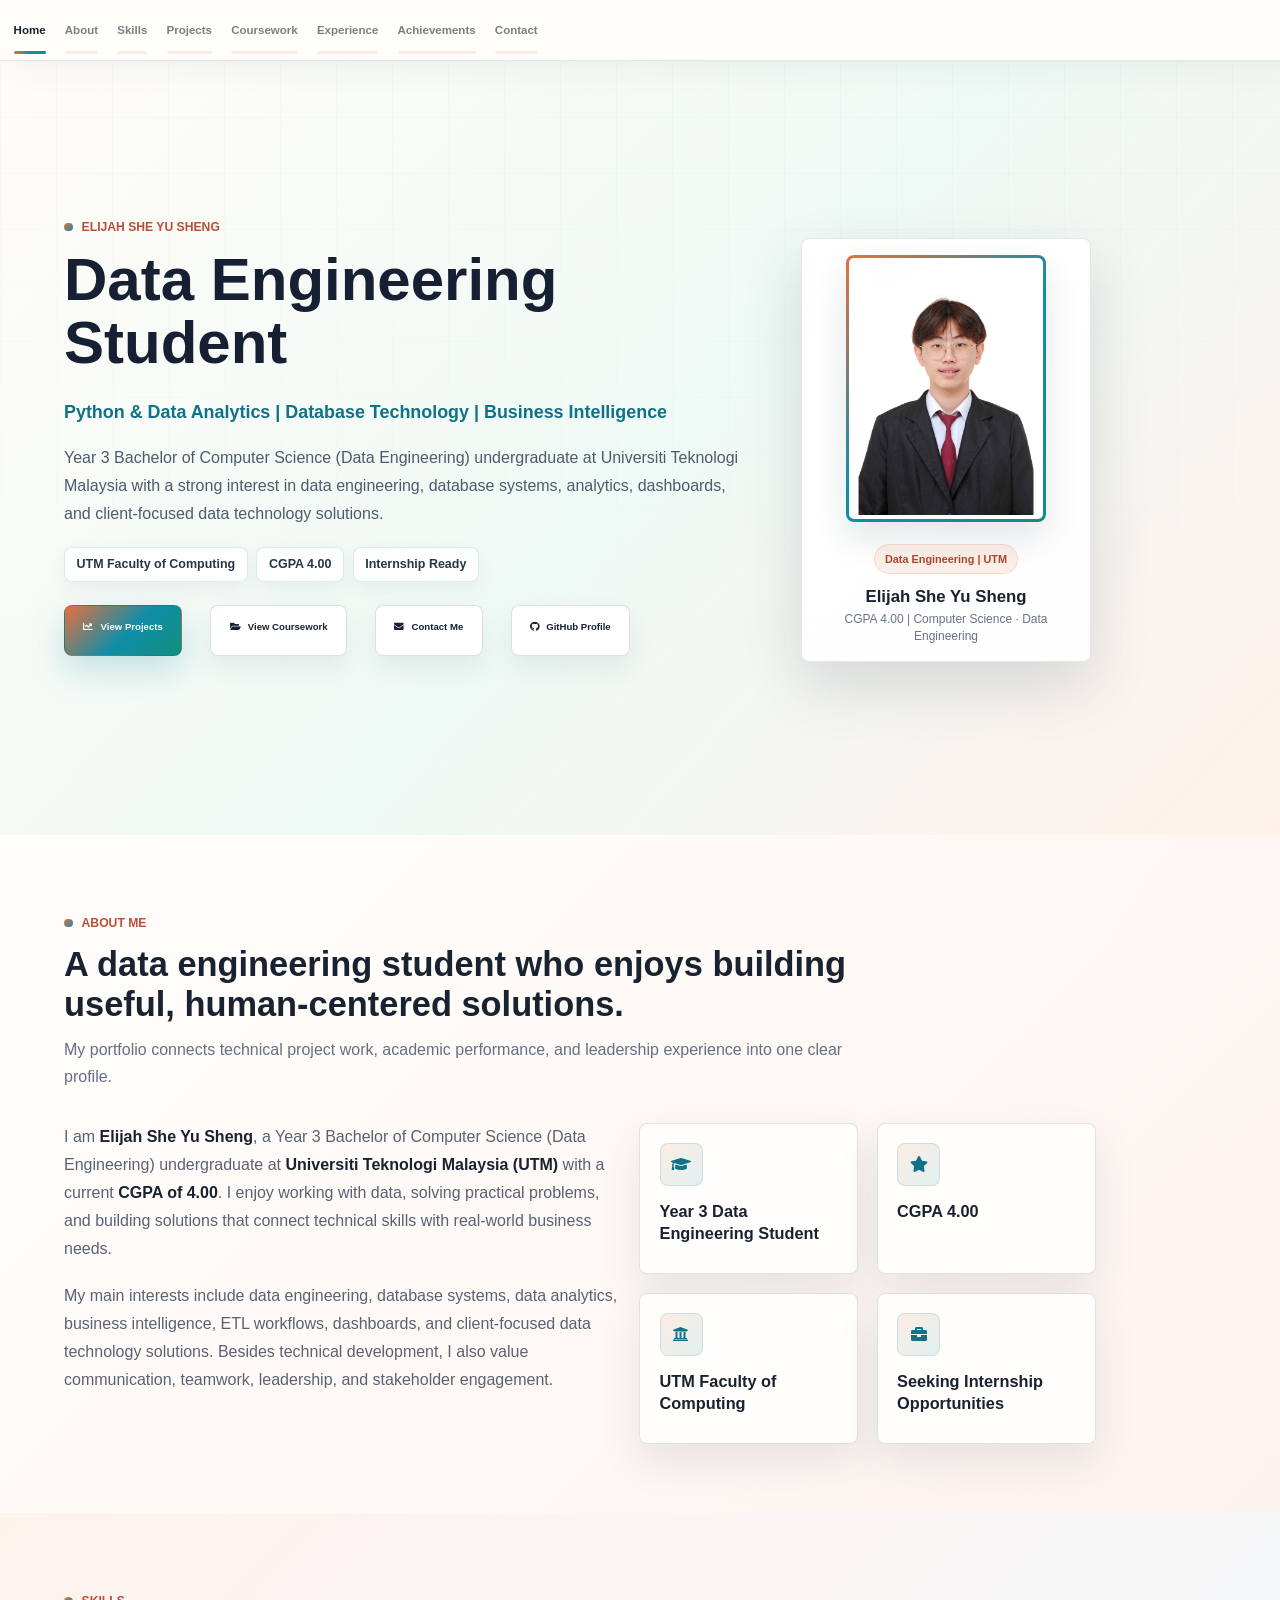
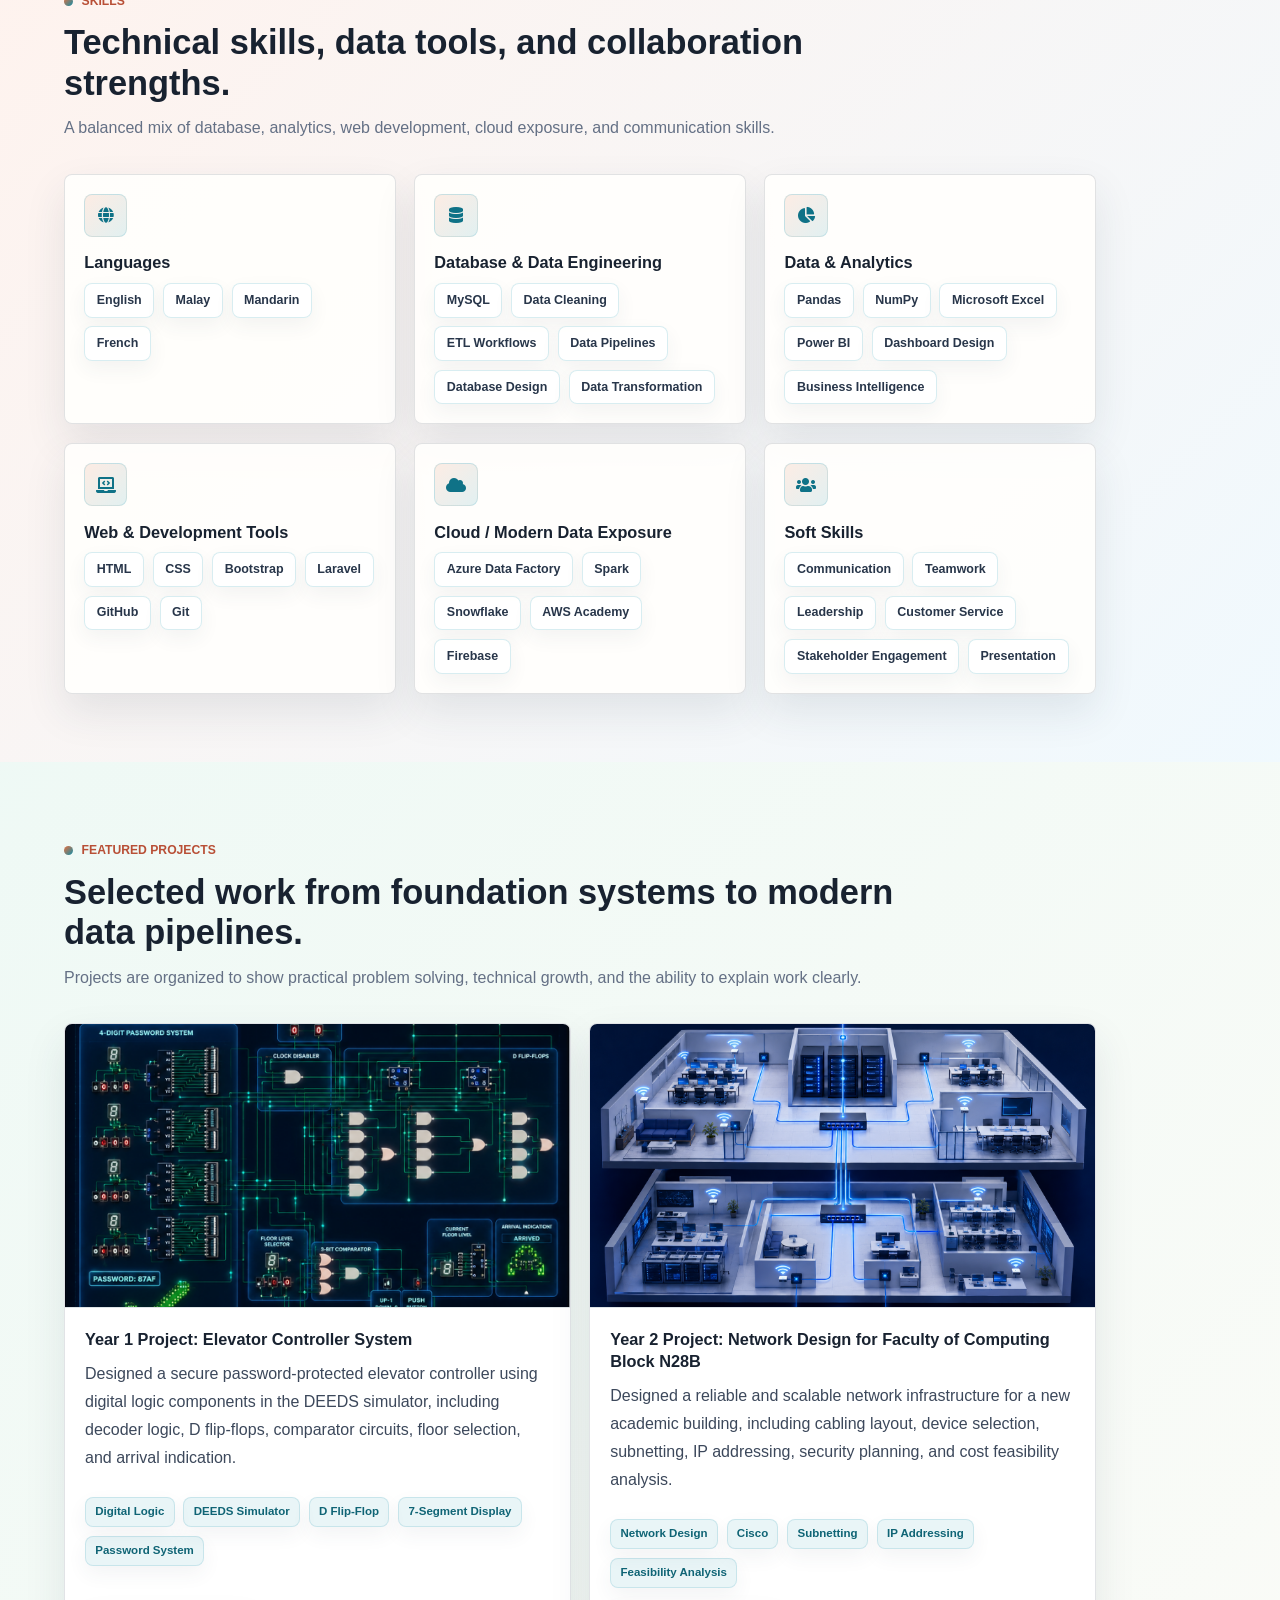
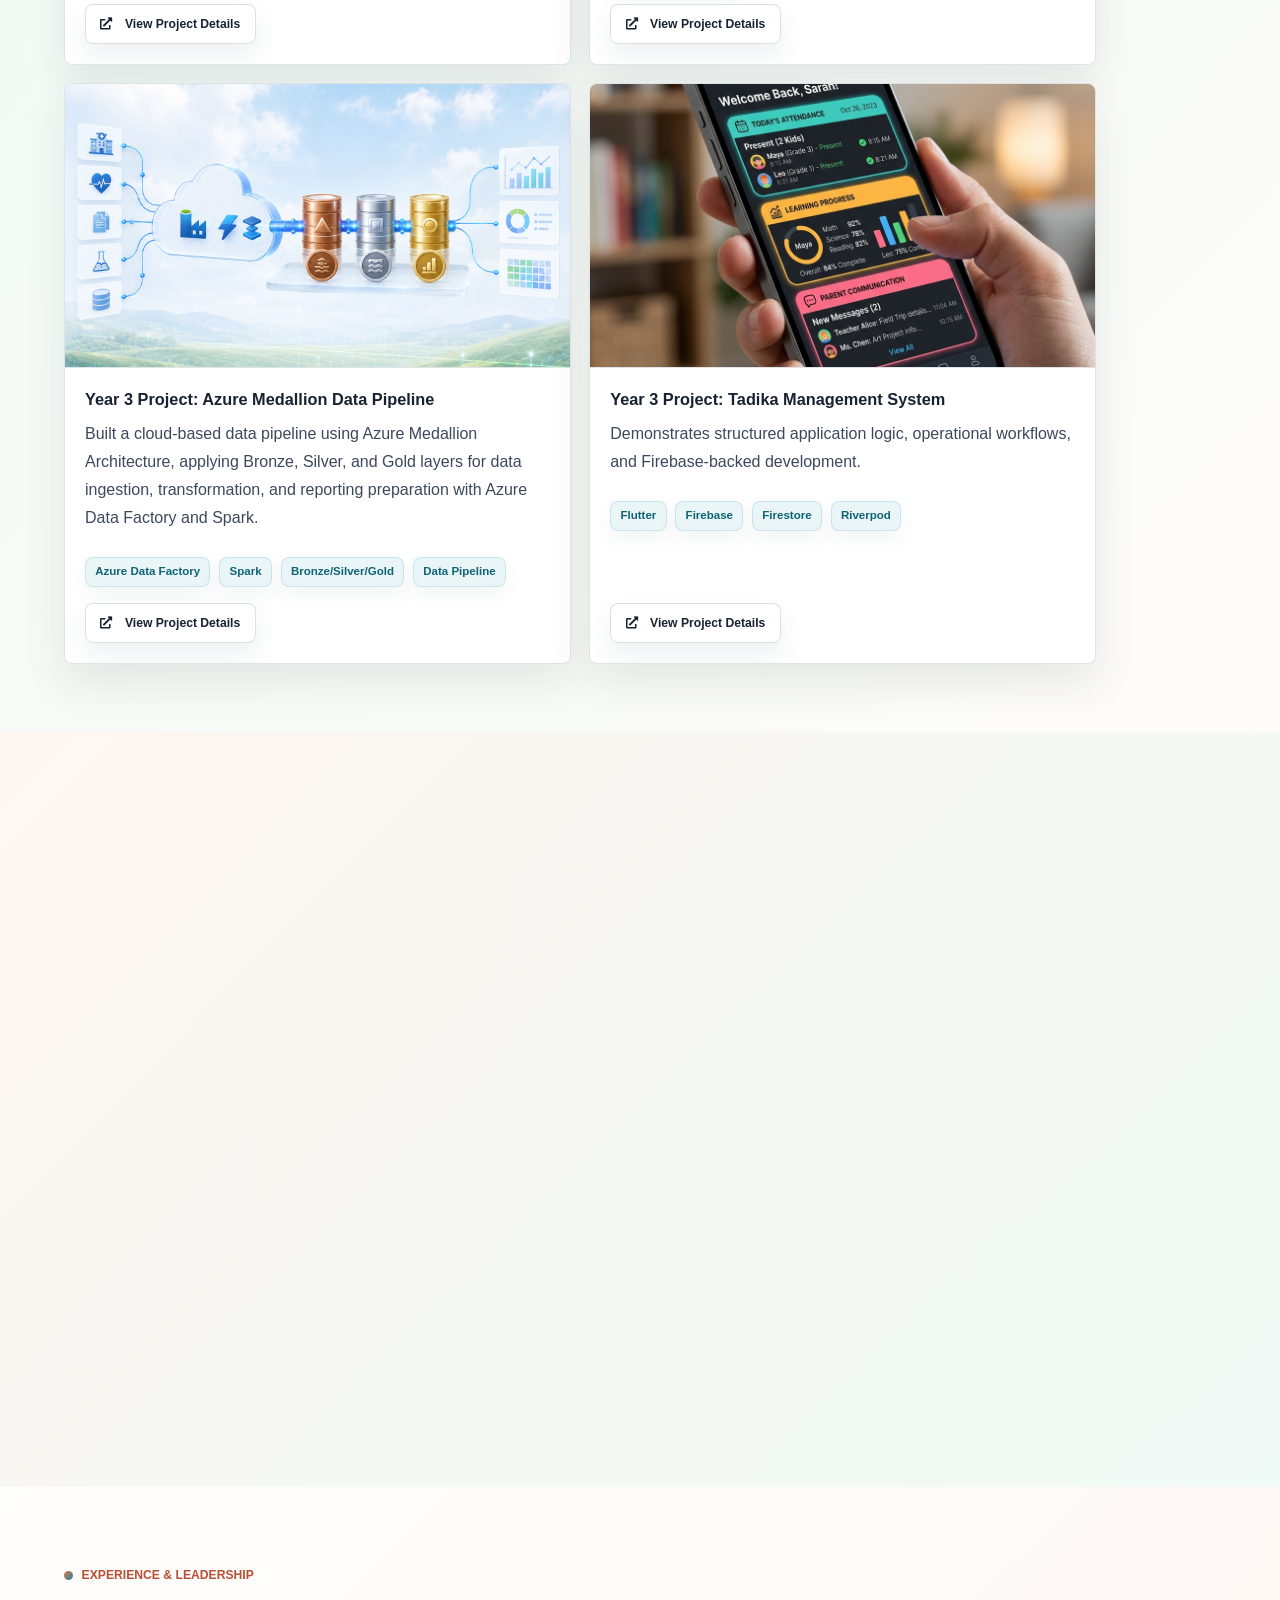
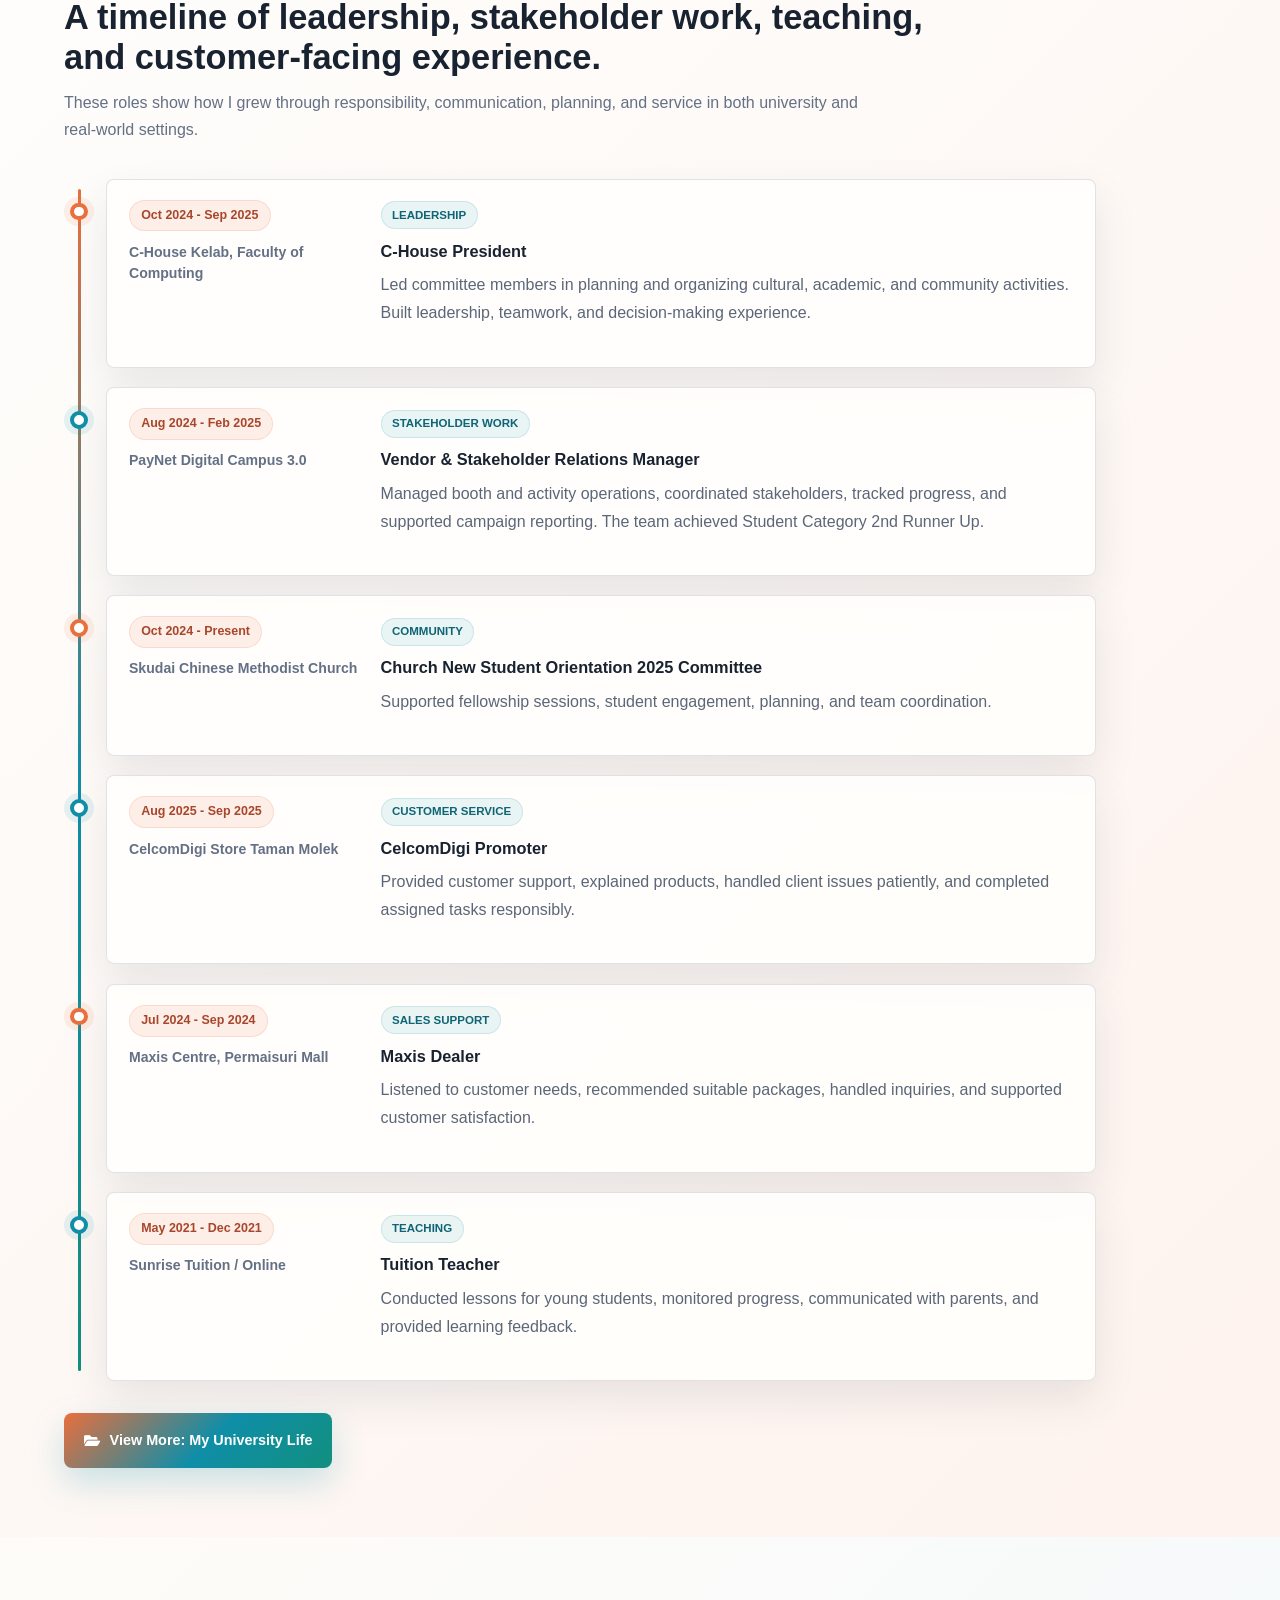
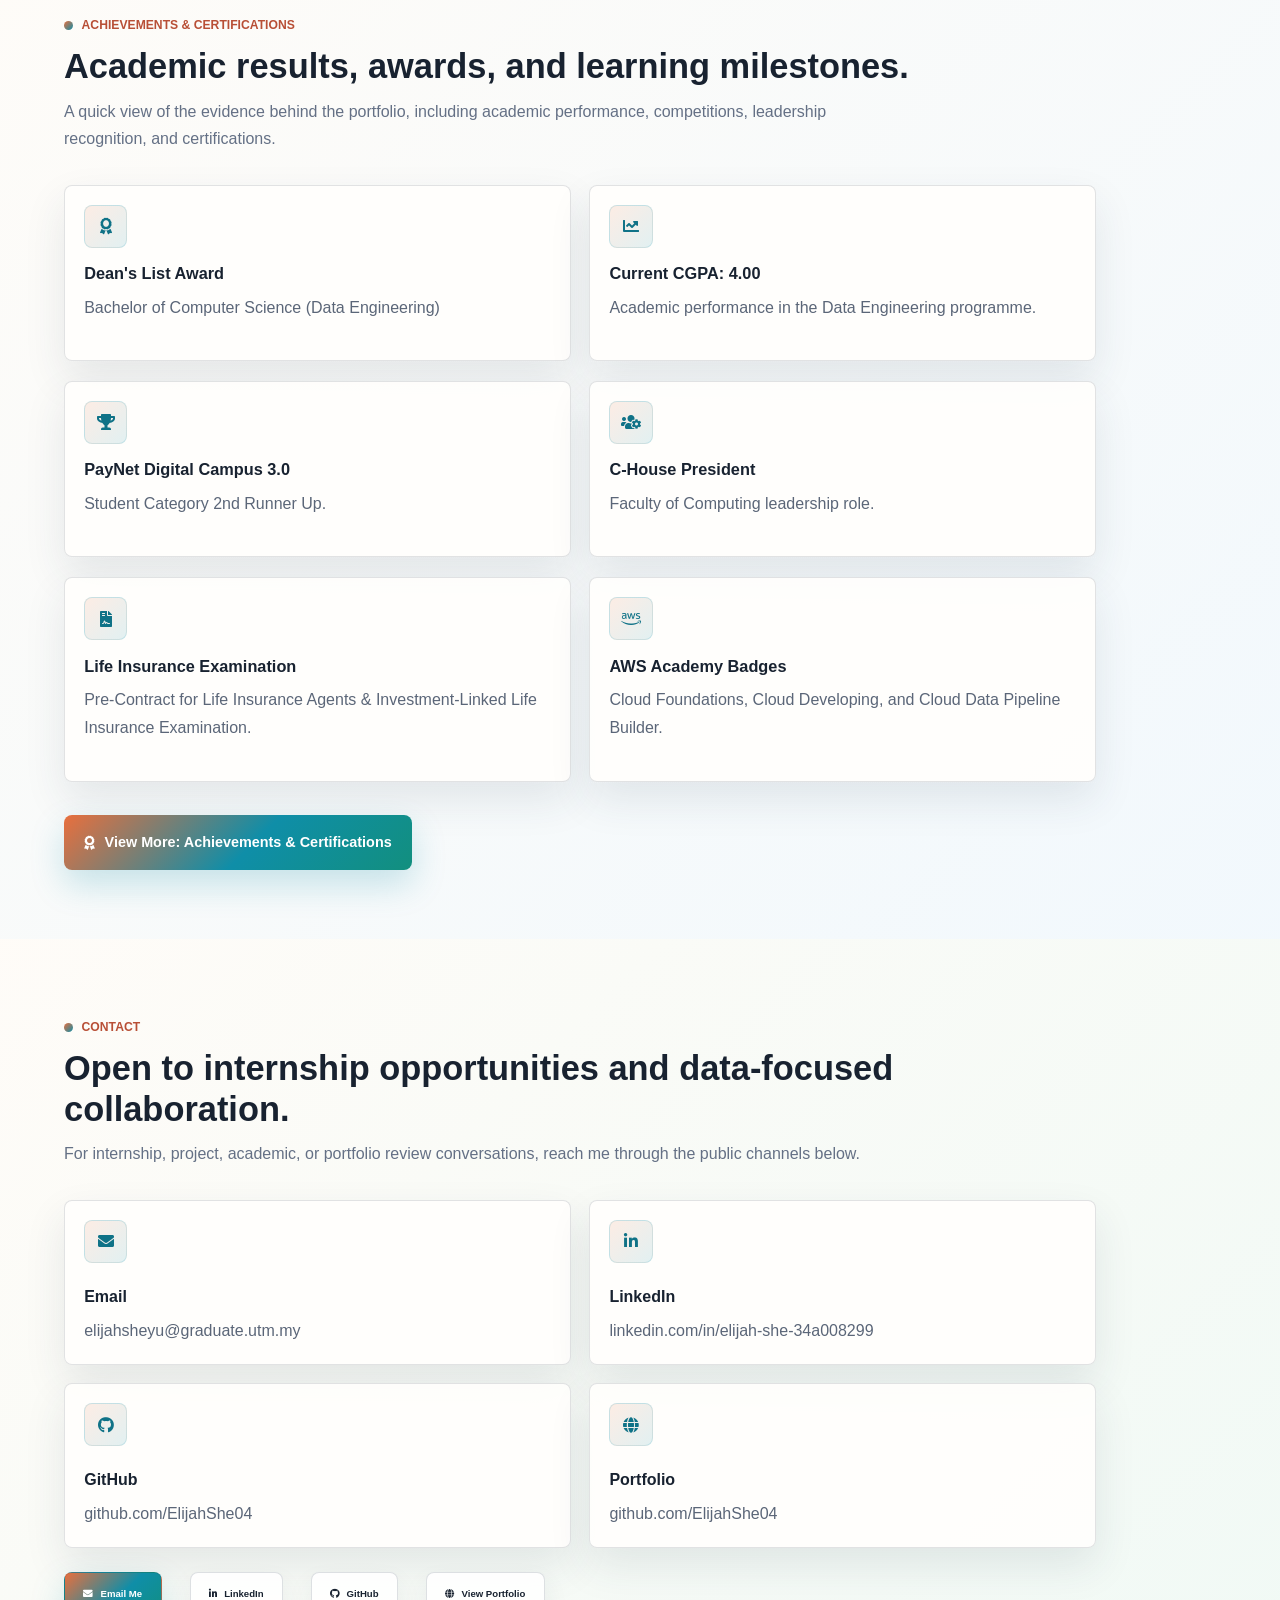
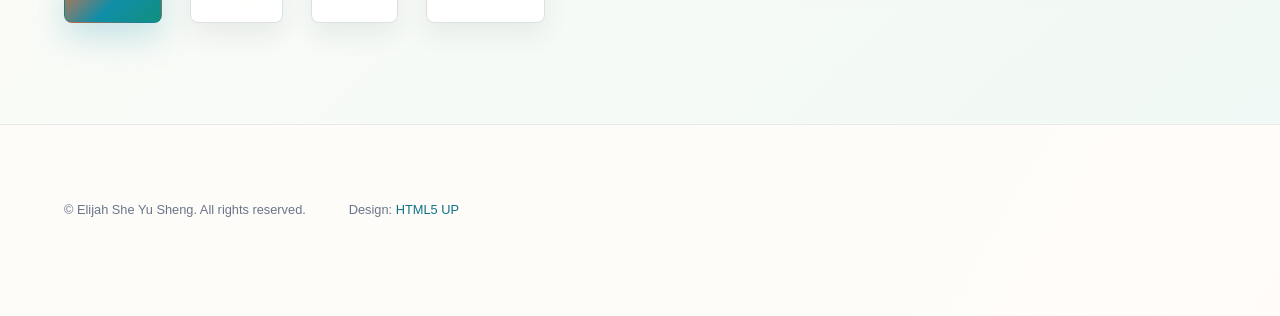
==== index.html @ fec1595b "Add files via upload" ====
<!DOCTYPE HTML>
<!--
	Hyperspace by HTML5 UP
	html5up.net | @ajlkn
	Free for personal and commercial use under the CCA 3.0 license (html5up.net/license)
-->
<html lang="en">

<head>
	<title>Elijah She Yu Sheng | Data Engineering Portfolio</title>
	<meta charset="utf-8" />
	<meta name="viewport" content="width=device-width, initial-scale=1, user-scalable=no" />
	<meta name="description"
		content="Personal portfolio website for Elijah She Yu Sheng, a Year 3 Bachelor of Computer Science (Data Engineering) student at Universiti Teknologi Malaysia." />
	<link rel="stylesheet" href="assets/css/main.css" />
	<noscript>
		<link rel="stylesheet" href="assets/css/noscript.css" />
	</noscript>
</head>

<body class="is-preload">

	<!-- Sidebar -->
	<section id="sidebar">
		<div class="inner">
			<nav aria-label="Main navigation">
				<ul>
					<li><a href="#home">Home</a></li>
					<li><a href="#about">About</a></li>
					<li><a href="#skills">Skills</a></li>
					<li><a href="#projects">Projects</a></li>
					<li><a href="#coursework">Coursework</a></li>
					<li><a href="#experience">Experience</a></li>
					<li><a href="#achievements">Achievements</a></li>
					<li><a href="#contact">Contact</a></li>
				</ul>
			</nav>
		</div>
	</section>

	<!-- Wrapper -->
	<div id="wrapper">

		<!-- Home / Hero -->
		<section id="home" class="wrapper style1 fullscreen fade-up hero-section">
			<div class="inner hero-layout">
				<div class="hero-copy">
					<p class="section-kicker">Elijah She Yu Sheng</p>
					<h1>Data Engineering Student</h1>
					<p class="hero-title">Python &amp; Data Analytics | Database Technology | Business Intelligence</p>
					<p class="hero-summary">Year 3 Bachelor of Computer Science (Data Engineering) undergraduate at
						Universiti Teknologi Malaysia with a strong interest in data engineering, database systems,
						analytics, dashboards, and client-focused data technology solutions.</p>
					<div class="hero-tags" aria-label="Portfolio highlights">
						<span>UTM Faculty of Computing</span>
						<span>CGPA 4.00</span>
						<span>Internship Ready</span>
					</div>
					<ul class="actions hero-actions">
						<li><a href="#projects" class="button primary scrolly icon solid fa-chart-line">View
								Projects</a></li>
						<li><a href="#coursework" class="button scrolly icon solid fa-folder-open">View Coursework</a>
						</li>
						<li><a href="#contact" class="button scrolly icon solid fa-envelope">Contact Me</a></li>
						<li><a href="https://github.com/ElijahShe04" class="button icon brands fa-github"
								target="_blank" rel="noopener noreferrer">GitHub Profile</a></li>
					</ul>
				</div>
				<div class="hero-visual profile-hero" aria-label="Elijah She Yu Sheng profile photo">
					<div class="profile-photo-frame">
						<img src="images/elijah-profile.jpg" alt="Portrait of Elijah She Yu Sheng" />
					</div>

					<div class="profile-caption">
						<span class="profile-badge">Data Engineering | UTM</span>
						<h2>Elijah She Yu Sheng</h2>
						<p>CGPA 4.00 | Computer Science · Data Engineering</p>
					</div>
				</div>
			</div>
		</section>

		<!-- About Me -->
		<section id="about" class="wrapper style2 fade-up">
			<div class="inner">
				<p class="section-kicker">About Me</p>
				<h2>A data engineering student who enjoys building useful, human-centered solutions.</h2>
				<p class="section-lead">My portfolio connects technical project work, academic performance, and
					leadership experience into one clear profile.</p>
				<div class="about-grid">
					<div>
						<p>I am <strong>Elijah She Yu Sheng</strong>, a Year 3 Bachelor of Computer Science (Data
							Engineering) undergraduate at <strong>Universiti Teknologi Malaysia (UTM)</strong> with a
							current <strong>CGPA of 4.00</strong>. I enjoy working with data, solving practical
							problems, and building solutions that connect technical skills with real-world business
							needs.</p>
						<p>My main interests include data engineering, database systems, data analytics, business
							intelligence, ETL workflows, dashboards, and client-focused data technology solutions.
							Besides technical development, I also value communication, teamwork, leadership, and
							stakeholder engagement.</p>
					</div>
					<div class="highlight-grid">
						<article class="highlight-card">
							<span class="icon solid fa-graduation-cap"></span>
							<h3>Year 3 Data Engineering Student</h3>
						</article>
						<article class="highlight-card">
							<span class="icon solid fa-star"></span>
							<h3>CGPA 4.00</h3>
						</article>
						<article class="highlight-card">
							<span class="icon solid fa-university"></span>
							<h3>UTM Faculty of Computing</h3>
						</article>
						<article class="highlight-card">
							<span class="icon solid fa-briefcase"></span>
							<h3>Seeking Internship Opportunities</h3>
						</article>
					</div>
				</div>
			</div>
		</section>

		<!-- Skills -->
		<section id="skills" class="wrapper style3 fade-up">
			<div class="inner">
				<p class="section-kicker">Skills</p>
				<h2>Technical skills, data tools, and collaboration strengths.</h2>
				<p class="section-lead">A balanced mix of database, analytics, web development, cloud exposure, and
					communication skills.</p>
				<div class="skill-grid">
					<article class="skill-category">
						<span class="icon solid fa-globe"></span>
						<h3>Languages</h3>
						<ul class="tag-list">
							<li>English</li>
							<li>Malay</li>
							<li>Mandarin</li>
							<li>French</li>
						</ul>
					</article>
					<article class="skill-category">
						<span class="icon solid fa-database"></span>
						<h3>Database &amp; Data Engineering</h3>
						<ul class="tag-list">
							<li>MySQL</li>
							<li>Data Cleaning</li>
							<li>ETL Workflows</li>
							<li>Data Pipelines</li>
							<li>Database Design</li>
							<li>Data Transformation</li>
						</ul>
					</article>
					<article class="skill-category">
						<span class="icon solid fa-chart-pie"></span>
						<h3>Data &amp; Analytics</h3>
						<ul class="tag-list">
							<li>Pandas</li>
							<li>NumPy</li>
							<li>Microsoft Excel</li>
							<li>Power BI</li>
							<li>Dashboard Design</li>
							<li>Business Intelligence</li>
						</ul>
					</article>
					<article class="skill-category">
						<span class="icon solid fa-laptop-code"></span>
						<h3>Web &amp; Development Tools</h3>
						<ul class="tag-list">
							<li>HTML</li>
							<li>CSS</li>
							<li>Bootstrap</li>
							<li>Laravel</li>
							<li>GitHub</li>
							<li>Git</li>
						</ul>
					</article>
					<article class="skill-category">
						<span class="icon solid fa-cloud"></span>
						<h3>Cloud / Modern Data Exposure</h3>
						<ul class="tag-list">
							<li>Azure Data Factory</li>
							<li>Spark</li>
							<li>Snowflake</li>
							<li>AWS Academy</li>
							<li>Firebase</li>
						</ul>
					</article>
					<article class="skill-category">
						<span class="icon solid fa-users"></span>
						<h3>Soft Skills</h3>
						<ul class="tag-list">
							<li>Communication</li>
							<li>Teamwork</li>
							<li>Leadership</li>
							<li>Customer Service</li>
							<li>Stakeholder Engagement</li>
							<li>Presentation</li>
						</ul>
					</article>
				</div>
			</div>
		</section>

		<!-- Featured Projects -->
		<section id="projects" class="wrapper style2-alt fade-up">
			<div class="inner">
				<p class="section-kicker">Featured Projects</p>
				<h2>Selected work from foundation systems to modern data pipelines.</h2>
				<p class="section-lead">Projects are organized to show practical problem solving, technical growth,
					and the ability to explain work clearly.</p>
				<div class="projects-grid">
					<article class="project-card">
						<img src="images/project_elevator.png"
							alt="Elevator controller system digital logic project preview" />

						<div class="project-body">
							<h3>Year 1 Project: Elevator Controller System</h3>

							<p class="contribution">
								Designed a secure password-protected elevator controller using digital logic components
								in the DEEDS simulator, including decoder logic, D flip-flops, comparator circuits,
								floor selection, and arrival indication.
							</p>

							<ul class="tag-list compact">
								<li>Digital Logic</li>
								<li>DEEDS Simulator</li>
								<li>D Flip-Flop</li>
								<li>7-Segment Display</li>
								<li>Password System</li>
							</ul>

							<a href="https://github.com/ELIJAHSHE04/Semester-Assignment-Portfolio/blob/main/year%201/DIGITAL%20LOGIC/Digital%20Logic%20Project-1.pdf"
								class="button small icon solid fa-external-link-alt">
								View Project Details
							</a>
						</div>
					</article>

					<article class="project-card">
						<img src="images/project_network_design.png" alt="Network design project preview" />

						<div class="project-body">
							<h3>Year 2 Project: Network Design for Faculty of Computing Block N28B</h3>

							<p class="contribution">
								Designed a reliable and scalable network infrastructure for a new academic building,
								including cabling layout, device selection, subnetting, IP addressing,
								security planning, and cost feasibility analysis.
							</p>

							<ul class="tag-list compact">
								<li>Network Design</li>
								<li>Cisco</li>
								<li>Subnetting</li>
								<li>IP Addressing</li>
								<li>Feasibility Analysis</li>
							</ul>

							<a href="https://github.com/ELIJAHSHE04/Semester-Assignment-Portfolio/blob/main/year%202/NETWORK%20COMMUNICATIONS/Netcom_Final_Final.pdf"
								class="button small icon solid fa-external-link-alt">
								View Project Details
							</a>
						</div>
					</article>



					<article class="project-card">
						<img src="images/project_a.png" alt="Azure medallion data pipeline project preview" />

						<div class="project-body">
							<h3>Year 3 Project: Azure Medallion Data Pipeline</h3>

							<p class="contribution">
								Built a cloud-based data pipeline using Azure Medallion Architecture,
								applying Bronze, Silver, and Gold layers for data ingestion, transformation,
								and reporting preparation with Azure Data Factory and Spark.
							</p>

							<ul class="tag-list compact">
								<li>Azure Data Factory</li>
								<li>Spark</li>
								<li>Bronze/Silver/Gold</li>
								<li>Data Pipeline</li>
							</ul>

							<a href="https://github.com/ELIJAHSHE04/Semester-Assignment-Portfolio/blob/main/year%202/SYSTEM%20DEVELOPMENT%20TECHNOLOGY%20(WBL)/TechMedico%20Presentation%20Slide.pdf"
								class="button small icon solid fa-external-link-alt">
								View Project Details
							</a>
						</div>
					</article>
					<article class="project-card">
						<img src="images/project_tadika.png" alt="Tadika management system project preview" />
						<div class="project-body">
							<h3>Year 3 Project: Tadika Management System</h3>
							<p class="contribution">Demonstrates structured application logic, operational workflows,
								and Firebase-backed development.</p>
							<ul class="tag-list compact">
								<li>Flutter</li>
								<li>Firebase</li>
								<li>Firestore</li>
								<li>Riverpod</li>
							</ul>

							<a href="https://github.com/brendan-chia/App-Development-_GENIUSAQILOS"
								class="button small icon solid fa-external-link-alt">
								View Project Details
							</a>
						</div>
					</article>
				</div>
			</div>
		</section>

		<!-- Coursework Portfolio -->
		<section id="coursework" class="wrapper style1-alt fade-up">
			<div class="inner">
				<p class="section-kicker">Coursework Portfolio</p>
				<h2>Academic journey across three years of computer science coursework.</h2>
				<p class="section-lead">Each year highlights a different stage of growth, from computing foundations
					to advanced data engineering and applied systems.</p>
				<div class="course-grid">
					<a href="https://github.com/ELIJAHSHE04/Semester-Assignment-Portfolio/tree/main/year%201"
						class="course-card-link" target="_blank" rel="noopener noreferrer">
						<article class="course-card">
							<span class="icon solid fa-layer-group"></span>
							<h3>Year 1 Foundation</h3>
							<p>
								Computing foundation, programming basics, ethics, digital logic, computer organization,
								statistics, human computer interaction, and system analysis.
							</p>
						</article>
					</a>

					<a href="https://github.com/ELIJAHSHE04/Semester-Assignment-Portfolio/tree/main/year%202"
						class="course-card-link" target="_blank" rel="noopener noreferrer">
						<article class="course-card">
							<span class="icon solid fa-network-wired"></span>
							<h3>Year 2 Technical Development</h3>
							<p>
								Data analytics programming, data mining, database, data structures and algorithms,
								networking, software engineering, system development, and entrepreneurship.
							</p>
						</article>
					</a>

					<a href="https://github.com/ELIJAHSHE04/Semester-Assignment-Portfolio/tree/main/year%203"
						class="course-card-link" target="_blank" rel="noopener noreferrer">
						<article class="course-card">
							<span class="icon solid fa-microchip"></span>
							<h3>Year 3 Advanced Computing</h3>
							<p>
								Artificial intelligence, database programming, enterprise systems design and modeling,
								applied technology, and advanced academic projects.
							</p>
						</article>
					</a>
				</div>
				<ul class="actions">
					<li><a href="https://github.com/ELIJAHSHE04/Semester-Assignment-Portfolio"
							class="button primary icon solid fa-folder-open" target="_blank"
							rel="noopener noreferrer">Open Coursework Portfolio</a></li>
				</ul>
			</div>
		</section>

		<!-- Experience & Leadership -->
		<section id="experience" class="wrapper style2 fade-up">
			<div class="inner">
				<p class="section-kicker">Experience &amp; Leadership</p>
				<h2>A timeline of leadership, stakeholder work, teaching, and customer-facing experience.</h2>
				<p class="section-lead">These roles show how I grew through responsibility, communication, planning,
					and service in both university and real-world settings.</p>
				<div class="timeline">
					<article class="timeline-card">
						<div class="timeline-meta">
							<span>Oct 2024 - Sep 2025</span>
							<strong>C-House Kelab, Faculty of Computing</strong>
						</div>
						<div class="timeline-body">
							<span class="timeline-pill">Leadership</span>
							<h3>C-House President</h3>
							<p>Led committee members in planning and organizing cultural, academic, and community
								activities. Built leadership, teamwork, and decision-making experience.</p>
						</div>
					</article>
					<article class="timeline-card">
						<div class="timeline-meta">
							<span>Aug 2024 - Feb 2025</span>
							<strong>PayNet Digital Campus 3.0</strong>
						</div>
						<div class="timeline-body">
							<span class="timeline-pill">Stakeholder Work</span>
							<h3>Vendor &amp; Stakeholder Relations Manager</h3>
							<p>Managed booth and activity operations, coordinated stakeholders, tracked progress, and
								supported campaign reporting. The team achieved Student Category 2nd Runner Up.</p>
						</div>
					</article>
					<article class="timeline-card">
						<div class="timeline-meta">
							<span>Oct 2024 - Present</span>
							<strong>Skudai Chinese Methodist Church</strong>
						</div>
						<div class="timeline-body">
							<span class="timeline-pill">Community</span>
							<h3>Church New Student Orientation 2025 Committee</h3>
							<p>Supported fellowship sessions, student engagement, planning, and team coordination.</p>
						</div>
					</article>
					<article class="timeline-card">
						<div class="timeline-meta">
							<span>Aug 2025 - Sep 2025</span>
							<strong>CelcomDigi Store Taman Molek</strong>
						</div>
						<div class="timeline-body">
							<span class="timeline-pill">Customer Service</span>
							<h3>CelcomDigi Promoter</h3>
							<p>Provided customer support, explained products, handled client issues patiently, and
								completed assigned tasks responsibly.</p>
						</div>
					</article>
					<article class="timeline-card">
						<div class="timeline-meta">
							<span>Jul 2024 - Sep 2024</span>
							<strong>Maxis Centre, Permaisuri Mall</strong>
						</div>
						<div class="timeline-body">
							<span class="timeline-pill">Sales Support</span>
							<h3>Maxis Dealer</h3>
							<p>Listened to customer needs, recommended suitable packages, handled inquiries, and
								supported customer satisfaction.</p>
						</div>
					</article>
					<article class="timeline-card">
						<div class="timeline-meta">
							<span>May 2021 - Dec 2021</span>
							<strong>Sunrise Tuition / Online</strong>
						</div>
						<div class="timeline-body">
							<span class="timeline-pill">Teaching</span>
							<h3>Tuition Teacher</h3>
							<p>Conducted lessons for young students, monitored progress, communicated with parents, and
								provided learning feedback.</p>
						</div>
					</article>
				</div>
				<div class="experience-actions">
					<a href="https://github.com/ELIJAHSHE04/Semester-Assignment-Portfolio/blob/main/UniLife/life%20book.pdf"
						class="portfolio-button icon solid fa-folder-open" target="_blank" rel="noopener noreferrer">
						View More: My University Life
					</a>
				</div>
			</div>

		</section>

		<!-- Achievements & Certifications -->
		<section id="achievements" class="wrapper style3-alt fade-up">
			<div class="inner">
				<p class="section-kicker">Achievements &amp; Certifications</p>
				<h2>Academic results, awards, and learning milestones.</h2>
				<p class="section-lead">A quick view of the evidence behind the portfolio, including academic
					performance, competitions, leadership recognition, and certifications.</p>

				<div class="achievement-grid">

					<a href="https://github.com/ELIJAHSHE04/Semester-Assignment-Portfolio/blob/main/Achievements%20%26%20Certifications/ACADEMIC%20TRANSCRIPT%20-%20ELIJAH%20SHE%20YU%20SHENG.pdf"
						class="achievement-card-link" target="_blank" rel="noopener noreferrer">
						<article class="achievement-card">
							<span class="icon solid fa-award"></span>
							<h3>Dean's List Award</h3>
							<p>Bachelor of Computer Science (Data Engineering)</p>
						</article>
					</a>

					<a href="https://github.com/ELIJAHSHE04/Semester-Assignment-Portfolio/blob/main/Achievements%20%26%20Certifications/ACADEMIC%20TRANSCRIPT%20-%20ELIJAH%20SHE%20YU%20SHENG.pdf"
						class="achievement-card-link" target="_blank" rel="noopener noreferrer">
						<article class="achievement-card">
							<span class="icon solid fa-chart-line"></span>
							<h3>Current CGPA: 4.00</h3>
							<p>Academic performance in the Data Engineering programme.</p>
						</article>
					</a>

					<a href="https://www.facebook.com/computing.utm/posts/tahniah-utm-utm-berjaya-merangkul-anugerah-khas-paynet-digital-campus-30-selepas/1089337586330022/"
						class="achievement-card-link" target="_blank" rel="noopener noreferrer">
						<article class="achievement-card">
							<span class="icon solid fa-trophy"></span>
							<h3>PayNet Digital Campus 3.0</h3>
							<p>Student Category 2nd Runner Up.</p>
						</article>
					</a>

					<a href="https://github.com/ELIJAHSHE04/Semester-Assignment-Portfolio/blob/main/Achievements%20%26%20Certifications/Chouse%20President.jpeg"
						class="achievement-card-link" target="_blank" rel="noopener noreferrer">
						<article class="achievement-card">
							<span class="icon solid fa-users-cog"></span>
							<h3>C-House President</h3>
							<p>Faculty of Computing leadership role.</p>
						</article>
					</a>

					<a href="https://github.com/ELIJAHSHE04/Semester-Assignment-Portfolio/blob/main/Achievements%20%26%20Certifications/insuran%20result%202425.pdf"
						class="achievement-card-link" target="_blank" rel="noopener noreferrer">
						<article class="achievement-card">
							<span class="icon solid fa-file-contract"></span>
							<h3>Life Insurance Examination</h3>
							<p>
								Pre-Contract for Life Insurance Agents &amp; Investment-Linked Life Insurance
								Examination.
							</p>
						</article>
					</a>

					<a href="https://github.com/ELIJAHSHE04/Semester-Assignment-Portfolio/blob/main/Achievements%20%26%20Certifications/AWS_Academy_Graduate___Cloud_Data_Pipeline_Builder___Training_Badge_Badge20260526-32-807cgn.pdf"
						class="achievement-card-link" target="_blank" rel="noopener noreferrer">
						<article class="achievement-card">
							<span class="icon brands fa-aws"></span>
							<h3>AWS Academy Badges</h3>
							<p>Cloud Foundations, Cloud Developing, and Cloud Data Pipeline Builder.</p>
						</article>
					</a>

				</div>

				<div class="experience-actions">
					<a href="https://github.com/ELIJAHSHE04/Semester-Assignment-Portfolio/tree/main/Achievements%20%26%20Certifications"
						class="portfolio-button icon solid fa-award" target="_blank" rel="noopener noreferrer">
						View More: Achievements &amp; Certifications
					</a>
				</div>
			</div>
		</section>

		<!-- Contact -->
		<section id="contact" class="wrapper style1 fade-up contact-section">
			<div class="inner">
				<p class="section-kicker">Contact</p>
				<h2>Open to internship opportunities and data-focused collaboration.</h2>
				<p class="section-lead">For internship, project, academic, or portfolio review conversations, reach me
					through the public channels below.</p>
				<div class="contact-grid">
					<a href="mailto:elijahsheyu@graduate.utm.my" class="contact-card" target="_blank"
						rel="noopener noreferrer">
						<span class="icon solid fa-envelope"></span>
						<strong>Email</strong>
						<span>elijahsheyu@graduate.utm.my</span>
					</a>
					<a href="https://www.linkedin.com/in/elijah-she-34a008299/" class="contact-card" target="_blank"
						rel="noopener noreferrer">
						<span class="icon brands fa-linkedin-in"></span>
						<strong>LinkedIn</strong>
						<span>linkedin.com/in/elijah-she-34a008299</span>
					</a>
					<a href="https://github.com/ElijahShe04" class="contact-card" target="_blank"
						rel="noopener noreferrer">
						<span class="icon brands fa-github"></span>
						<strong>GitHub</strong>
						<span>github.com/ElijahShe04</span>
					</a>
					<a href="https://github.com/ElijahShe04" class="contact-card" target="_blank"
						rel="noopener noreferrer">
						<span class="icon solid fa-globe"></span>
						<strong>Portfolio</strong>
						<span>github.com/ElijahShe04</span>
					</a>
				</div>
				<ul class="actions contact-actions">
					<li><a href="mailto:elijahsheyu@graduate.utm.my" class="button primary icon solid fa-envelope"
							target="_blank" rel="noopener noreferrer">Email Me</a></li>
					<li><a href="https://www.linkedin.com/in/elijah-she-34a008299/"
							class="button icon brands fa-linkedin-in" target="_blank"
							rel="noopener noreferrer">LinkedIn</a></li>
					<li><a href="https://github.com/ElijahShe04" class="button icon brands fa-github" target="_blank"
							rel="noopener noreferrer">GitHub</a></li>
					<li><a href="https://github.com/ElijahShe04" class="button icon solid fa-globe" target="_blank"
							rel="noopener noreferrer">View
							Portfolio</a></li>
				</ul>
			</div>
		</section>

	</div>

	<!-- Footer -->
	<footer id="footer" class="wrapper style1-alt">
		<div class="inner">
			<ul class="menu">
				<li>&copy; Elijah She Yu Sheng. All rights reserved.</li>
				<li>Design: <a href="http://html5up.net" target="_blank" rel="noopener noreferrer">HTML5 UP</a></li>
			</ul>
		</div>
	</footer>

	<!-- Scripts -->
	<script src="assets/js/jquery.min.js"></script>
	<script src="assets/js/jquery.scrollex.min.js"></script>
	<script src="assets/js/jquery.scrolly.min.js"></script>
	<script src="assets/js/browser.min.js"></script>
	<script src="assets/js/breakpoints.min.js"></script>
	<script src="assets/js/util.js"></script>
	<script src="assets/js/main.js"></script>

</body>

</html>
---- assets/css/main.css ----
@import url(fontawesome-all.min.css);

/*
	Hyperspace by HTML5 UP
	html5up.net | @ajlkn
	Free for personal and commercial use under the CCA 3.0 license (html5up.net/license)
*/

html,
body,
div,
span,
applet,
object,
iframe,
h1,
h2,
h3,
h4,
h5,
h6,
p,
blockquote,
pre,
a,
abbr,
acronym,
address,
big,
cite,
code,
del,
dfn,
em,
img,
ins,
kbd,
q,
s,
samp,
small,
strike,
strong,
sub,
sup,
tt,
var,
b,
u,
i,
center,
dl,
dt,
dd,
ol,
ul,
li,
fieldset,
form,
label,
legend,
table,
caption,
tbody,
tfoot,
thead,
tr,
th,
td,
article,
aside,
canvas,
details,
embed,
figure,
figcaption,
footer,
header,
hgroup,
menu,
nav,
output,
ruby,
section,
summary,
time,
mark,
audio,
video {
	margin: 0;
	padding: 0;
	border: 0;
	font-size: 100%;
	font: inherit;
	vertical-align: baseline;
}

article,
aside,
details,
figcaption,
figure,
footer,
header,
hgroup,
menu,
nav,
section {
	display: block;
}

body {
	line-height: 1;
}

ol,
ul {
	list-style: none;
}

blockquote,
q {
	quotes: none;
}

blockquote:before,
blockquote:after,
q:before,
q:after {
	content: '';
	content: none;
}

table {
	border-collapse: collapse;
	border-spacing: 0;
}

body {
	-webkit-text-size-adjust: none;
}

mark {
	background-color: transparent;
	color: inherit;
}

input::-moz-focus-inner {
	border: 0;
	padding: 0;
}

input,
select,
textarea {
	-moz-appearance: none;
	-webkit-appearance: none;
	-ms-appearance: none;
	appearance: none;
}

/* Basic */

@-ms-viewport {
	width: device-width;
}

body {
	-ms-overflow-style: scrollbar;
}

@media screen and (max-width: 480px) {

	html,
	body {
		min-width: 320px;
	}

}

html {
	box-sizing: border-box;
}

*,
*:before,
*:after {
	box-sizing: inherit;
}

body {
	background: #090d16;
}

body.is-preload *,
body.is-preload *:before,
body.is-preload *:after {
	-moz-animation: none !important;
	-webkit-animation: none !important;
	-ms-animation: none !important;
	animation: none !important;
	-moz-transition: none !important;
	-webkit-transition: none !important;
	-ms-transition: none !important;
	transition: none !important;
}

/* Type */

body,
input,
select,
textarea {
	color: rgba(255, 255, 255, 0.65);
	font-family: -apple-system, BlinkMacSystemFont, "Segoe UI", Roboto, Oxygen, Ubuntu, Cantarell, "Open Sans", "Helvetica Neue", sans-serif;
	font-size: 16.5pt;
	font-weight: normal;
	line-height: 1.75;
}

@media screen and (max-width: 1680px) {

	body,
	input,
	select,
	textarea {
		font-size: 13pt;
	}

}

@media screen and (max-width: 1280px) {

	body,
	input,
	select,
	textarea {
		font-size: 12pt;
	}

}

@media screen and (max-width: 360px) {

	body,
	input,
	select,
	textarea {
		font-size: 11pt;
	}

}

a {
	-moz-transition: color 0.2s ease, border-bottom-color 0.2s ease;
	-webkit-transition: color 0.2s ease, border-bottom-color 0.2s ease;
	-ms-transition: color 0.2s ease, border-bottom-color 0.2s ease;
	transition: color 0.2s ease, border-bottom-color 0.2s ease;
	border-bottom: dotted 1px rgba(255, 255, 255, 0.35);
	color: inherit;
	text-decoration: none;
}

a:hover {
	border-bottom-color: transparent;
	color: #ffffff;
}

strong,
b {
	color: #ffffff;
	font-weight: bold;
}

em,
i {
	font-style: italic;
}

p {
	margin: 0 0 2em 0;
}

h1,
h2,
h3,
h4,
h5,
h6 {
	color: #ffffff;
	font-weight: bold;
	line-height: 1.5;
	margin: 0 0 0.5em 0;
}

h1 a,
h2 a,
h3 a,
h4 a,
h5 a,
h6 a {
	color: inherit;
	text-decoration: none;
}

h1 {
	font-size: 2.75em;
}

h1.major {
	margin: 0 0 1.3em 0;
	position: relative;
	padding-bottom: 0.35em;
}

h1.major:after {
	background-image: -moz-linear-gradient(to right, #4f46e5, #06b6d4);
	background-image: -webkit-linear-gradient(to right, #4f46e5, #06b6d4);
	background-image: -ms-linear-gradient(to right, #4f46e5, #06b6d4);
	background-image: linear-gradient(to right, #4f46e5, #06b6d4);
	-moz-transition: max-width 0.2s ease;
	-webkit-transition: max-width 0.2s ease;
	-ms-transition: max-width 0.2s ease;
	transition: max-width 0.2s ease;
	border-radius: 0.2em;
	bottom: 0;
	content: '';
	height: 0.05em;
	position: absolute;
	right: 0;
	width: 100%;
}

h2 {
	font-size: 1.75em;
}

h3 {
	font-size: 1.1em;
}

h4 {
	font-size: 1em;
}

h5 {
	font-size: 0.8em;
}

h6 {
	font-size: 0.6em;
}

@media screen and (max-width: 736px) {

	h1 {
		font-size: 2em;
	}

	h2 {
		font-size: 1.25em;
	}

	h3 {
		font-size: 1em;
	}

	h4 {
		font-size: 0.8em;
	}

	h5 {
		font-size: 0.6em;
	}

	h6 {
		font-size: 0.6em;
	}

}

sub {
	font-size: 0.8em;
	position: relative;
	top: 0.5em;
}

sup {
	font-size: 0.8em;
	position: relative;
	top: -0.5em;
}

blockquote {
	border-left: solid 4px rgba(255, 255, 255, 0.15);
	font-style: italic;
	margin: 0 0 2em 0;
	padding: 0.5em 0 0.5em 2em;
}

code {
	background: rgba(255, 255, 255, 0.05);
	border-radius: 0.25em;
	border: solid 1px rgba(255, 255, 255, 0.15);
	font-family: "Courier New", monospace;
	font-size: 0.9em;
	margin: 0 0.25em;
	padding: 0.25em 0.65em;
}

pre {
	-webkit-overflow-scrolling: touch;
	font-family: "Courier New", monospace;
	font-size: 0.9em;
	margin: 0 0 2em 0;
}

pre code {
	display: block;
	line-height: 1.75em;
	padding: 1em 1.5em;
	overflow-x: auto;
}

hr {
	border: 0;
	border-bottom: solid 1px rgba(255, 255, 255, 0.15);
	margin: 2em 0;
}

hr.major {
	margin: 3em 0;
}

.align-left {
	text-align: left;
}

.align-center {
	text-align: center;
}

.align-right {
	text-align: right;
}

/* Row */

.row {
	display: flex;
	flex-wrap: wrap;
	box-sizing: border-box;
	align-items: stretch;
}

.row>* {
	box-sizing: border-box;
}

.row.gtr-uniform>*> :last-child {
	margin-bottom: 0;
}

.row.aln-left {
	justify-content: flex-start;
}

.row.aln-center {
	justify-content: center;
}

.row.aln-right {
	justify-content: flex-end;
}

.row.aln-top {
	align-items: flex-start;
}

.row.aln-middle {
	align-items: center;
}

.row.aln-bottom {
	align-items: flex-end;
}

.row>.imp {
	order: -1;
}

.row>.col-1 {
	width: 8.33333%;
}

.row>.off-1 {
	margin-left: 8.33333%;
}

.row>.col-2 {
	width: 16.66667%;
}

.row>.off-2 {
	margin-left: 16.66667%;
}

.row>.col-3 {
	width: 25%;
}

.row>.off-3 {
	margin-left: 25%;
}

.row>.col-4 {
	width: 33.33333%;
}

.row>.off-4 {
	margin-left: 33.33333%;
}

.row>.col-5 {
	width: 41.66667%;
}

.row>.off-5 {
	margin-left: 41.66667%;
}

.row>.col-6 {
	width: 50%;
}

.row>.off-6 {
	margin-left: 50%;
}

.row>.col-7 {
	width: 58.33333%;
}

.row>.off-7 {
	margin-left: 58.33333%;
}

.row>.col-8 {
	width: 66.66667%;
}

.row>.off-8 {
	margin-left: 66.66667%;
}

.row>.col-9 {
	width: 75%;
}

.row>.off-9 {
	margin-left: 75%;
}

.row>.col-10 {
	width: 83.33333%;
}

.row>.off-10 {
	margin-left: 83.33333%;
}

.row>.col-11 {
	width: 91.66667%;
}

.row>.off-11 {
	margin-left: 91.66667%;
}

.row>.col-12 {
	width: 100%;
}

.row>.off-12 {
	margin-left: 100%;
}

.row.gtr-0 {
	margin-top: 0;
	margin-left: 0em;
}

.row.gtr-0>* {
	padding: 0 0 0 0em;
}

.row.gtr-0.gtr-uniform {
	margin-top: 0em;
}

.row.gtr-0.gtr-uniform>* {
	padding-top: 0em;
}

.row.gtr-25 {
	margin-top: 0;
	margin-left: -0.375em;
}

.row.gtr-25>* {
	padding: 0 0 0 0.375em;
}

.row.gtr-25.gtr-uniform {
	margin-top: -0.375em;
}

.row.gtr-25.gtr-uniform>* {
	padding-top: 0.375em;
}

.row.gtr-50 {
	margin-top: 0;
	margin-left: -0.75em;
}

.row.gtr-50>* {
	padding: 0 0 0 0.75em;
}

.row.gtr-50.gtr-uniform {
	margin-top: -0.75em;
}

.row.gtr-50.gtr-uniform>* {
	padding-top: 0.75em;
}

.row {
	margin-top: 0;
	margin-left: -1.5em;
}

.row>* {
	padding: 0 0 0 1.5em;
}

.row.gtr-uniform {
	margin-top: -1.5em;
}

.row.gtr-uniform>* {
	padding-top: 1.5em;
}

.row.gtr-150 {
	margin-top: 0;
	margin-left: -2.25em;
}

.row.gtr-150>* {
	padding: 0 0 0 2.25em;
}

.row.gtr-150.gtr-uniform {
	margin-top: -2.25em;
}

.row.gtr-150.gtr-uniform>* {
	padding-top: 2.25em;
}

.row.gtr-200 {
	margin-top: 0;
	margin-left: -3em;
}

.row.gtr-200>* {
	padding: 0 0 0 3em;
}

.row.gtr-200.gtr-uniform {
	margin-top: -3em;
}

.row.gtr-200.gtr-uniform>* {
	padding-top: 3em;
}

@media screen and (max-width: 1680px) {

	.row {
		display: flex;
		flex-wrap: wrap;
		box-sizing: border-box;
		align-items: stretch;
	}

	.row>* {
		box-sizing: border-box;
	}

	.row.gtr-uniform>*> :last-child {
		margin-bottom: 0;
	}

	.row.aln-left {
		justify-content: flex-start;
	}

	.row.aln-center {
		justify-content: center;
	}

	.row.aln-right {
		justify-content: flex-end;
	}

	.row.aln-top {
		align-items: flex-start;
	}

	.row.aln-middle {
		align-items: center;
	}

	.row.aln-bottom {
		align-items: flex-end;
	}

	.row>.imp-xlarge {
		order: -1;
	}

	.row>.col-1-xlarge {
		width: 8.33333%;
	}

	.row>.off-1-xlarge {
		margin-left: 8.33333%;
	}

	.row>.col-2-xlarge {
		width: 16.66667%;
	}

	.row>.off-2-xlarge {
		margin-left: 16.66667%;
	}

	.row>.col-3-xlarge {
		width: 25%;
	}

	.row>.off-3-xlarge {
		margin-left: 25%;
	}

	.row>.col-4-xlarge {
		width: 33.33333%;
	}

	.row>.off-4-xlarge {
		margin-left: 33.33333%;
	}

	.row>.col-5-xlarge {
		width: 41.66667%;
	}

	.row>.off-5-xlarge {
		margin-left: 41.66667%;
	}

	.row>.col-6-xlarge {
		width: 50%;
	}

	.row>.off-6-xlarge {
		margin-left: 50%;
	}

	.row>.col-7-xlarge {
		width: 58.33333%;
	}

	.row>.off-7-xlarge {
		margin-left: 58.33333%;
	}

	.row>.col-8-xlarge {
		width: 66.66667%;
	}

	.row>.off-8-xlarge {
		margin-left: 66.66667%;
	}

	.row>.col-9-xlarge {
		width: 75%;
	}

	.row>.off-9-xlarge {
		margin-left: 75%;
	}

	.row>.col-10-xlarge {
		width: 83.33333%;
	}

	.row>.off-10-xlarge {
		margin-left: 83.33333%;
	}

	.row>.col-11-xlarge {
		width: 91.66667%;
	}

	.row>.off-11-xlarge {
		margin-left: 91.66667%;
	}

	.row>.col-12-xlarge {
		width: 100%;
	}

	.row>.off-12-xlarge {
		margin-left: 100%;
	}

	.row.gtr-0 {
		margin-top: 0;
		margin-left: 0em;
	}

	.row.gtr-0>* {
		padding: 0 0 0 0em;
	}

	.row.gtr-0.gtr-uniform {
		margin-top: 0em;
	}

	.row.gtr-0.gtr-uniform>* {
		padding-top: 0em;
	}

	.row.gtr-25 {
		margin-top: 0;
		margin-left: -0.375em;
	}

	.row.gtr-25>* {
		padding: 0 0 0 0.375em;
	}

	.row.gtr-25.gtr-uniform {
		margin-top: -0.375em;
	}

	.row.gtr-25.gtr-uniform>* {
		padding-top: 0.375em;
	}

	.row.gtr-50 {
		margin-top: 0;
		margin-left: -0.75em;
	}

	.row.gtr-50>* {
		padding: 0 0 0 0.75em;
	}

	.row.gtr-50.gtr-uniform {
		margin-top: -0.75em;
	}

	.row.gtr-50.gtr-uniform>* {
		padding-top: 0.75em;
	}

	.row {
		margin-top: 0;
		margin-left: -1.5em;
	}

	.row>* {
		padding: 0 0 0 1.5em;
	}

	.row.gtr-uniform {
		margin-top: -1.5em;
	}

	.row.gtr-uniform>* {
		padding-top: 1.5em;
	}

	.row.gtr-150 {
		margin-top: 0;
		margin-left: -2.25em;
	}

	.row.gtr-150>* {
		padding: 0 0 0 2.25em;
	}

	.row.gtr-150.gtr-uniform {
		margin-top: -2.25em;
	}

	.row.gtr-150.gtr-uniform>* {
		padding-top: 2.25em;
	}

	.row.gtr-200 {
		margin-top: 0;
		margin-left: -3em;
	}

	.row.gtr-200>* {
		padding: 0 0 0 3em;
	}

	.row.gtr-200.gtr-uniform {
		margin-top: -3em;
	}

	.row.gtr-200.gtr-uniform>* {
		padding-top: 3em;
	}

}

@media screen and (max-width: 1280px) {

	.row {
		display: flex;
		flex-wrap: wrap;
		box-sizing: border-box;
		align-items: stretch;
	}

	.row>* {
		box-sizing: border-box;
	}

	.row.gtr-uniform>*> :last-child {
		margin-bottom: 0;
	}

	.row.aln-left {
		justify-content: flex-start;
	}

	.row.aln-center {
		justify-content: center;
	}

	.row.aln-right {
		justify-content: flex-end;
	}

	.row.aln-top {
		align-items: flex-start;
	}

	.row.aln-middle {
		align-items: center;
	}

	.row.aln-bottom {
		align-items: flex-end;
	}

	.row>.imp-large {
		order: -1;
	}

	.row>.col-1-large {
		width: 8.33333%;
	}

	.row>.off-1-large {
		margin-left: 8.33333%;
	}

	.row>.col-2-large {
		width: 16.66667%;
	}

	.row>.off-2-large {
		margin-left: 16.66667%;
	}

	.row>.col-3-large {
		width: 25%;
	}

	.row>.off-3-large {
		margin-left: 25%;
	}

	.row>.col-4-large {
		width: 33.33333%;
	}

	.row>.off-4-large {
		margin-left: 33.33333%;
	}

	.row>.col-5-large {
		width: 41.66667%;
	}

	.row>.off-5-large {
		margin-left: 41.66667%;
	}

	.row>.col-6-large {
		width: 50%;
	}

	.row>.off-6-large {
		margin-left: 50%;
	}

	.row>.col-7-large {
		width: 58.33333%;
	}

	.row>.off-7-large {
		margin-left: 58.33333%;
	}

	.row>.col-8-large {
		width: 66.66667%;
	}

	.row>.off-8-large {
		margin-left: 66.66667%;
	}

	.row>.col-9-large {
		width: 75%;
	}

	.row>.off-9-large {
		margin-left: 75%;
	}

	.row>.col-10-large {
		width: 83.33333%;
	}

	.row>.off-10-large {
		margin-left: 83.33333%;
	}

	.row>.col-11-large {
		width: 91.66667%;
	}

	.row>.off-11-large {
		margin-left: 91.66667%;
	}

	.row>.col-12-large {
		width: 100%;
	}

	.row>.off-12-large {
		margin-left: 100%;
	}

	.row.gtr-0 {
		margin-top: 0;
		margin-left: 0em;
	}

	.row.gtr-0>* {
		padding: 0 0 0 0em;
	}

	.row.gtr-0.gtr-uniform {
		margin-top: 0em;
	}

	.row.gtr-0.gtr-uniform>* {
		padding-top: 0em;
	}

	.row.gtr-25 {
		margin-top: 0;
		margin-left: -0.375em;
	}

	.row.gtr-25>* {
		padding: 0 0 0 0.375em;
	}

	.row.gtr-25.gtr-uniform {
		margin-top: -0.375em;
	}

	.row.gtr-25.gtr-uniform>* {
		padding-top: 0.375em;
	}

	.row.gtr-50 {
		margin-top: 0;
		margin-left: -0.75em;
	}

	.row.gtr-50>* {
		padding: 0 0 0 0.75em;
	}

	.row.gtr-50.gtr-uniform {
		margin-top: -0.75em;
	}

	.row.gtr-50.gtr-uniform>* {
		padding-top: 0.75em;
	}

	.row {
		margin-top: 0;
		margin-left: -1.5em;
	}

	.row>* {
		padding: 0 0 0 1.5em;
	}

	.row.gtr-uniform {
		margin-top: -1.5em;
	}

	.row.gtr-uniform>* {
		padding-top: 1.5em;
	}

	.row.gtr-150 {
		margin-top: 0;
		margin-left: -2.25em;
	}

	.row.gtr-150>* {
		padding: 0 0 0 2.25em;
	}

	.row.gtr-150.gtr-uniform {
		margin-top: -2.25em;
	}

	.row.gtr-150.gtr-uniform>* {
		padding-top: 2.25em;
	}

	.row.gtr-200 {
		margin-top: 0;
		margin-left: -3em;
	}

	.row.gtr-200>* {
		padding: 0 0 0 3em;
	}

	.row.gtr-200.gtr-uniform {
		margin-top: -3em;
	}

	.row.gtr-200.gtr-uniform>* {
		padding-top: 3em;
	}

}

@media screen and (max-width: 980px) {

	.row {
		display: flex;
		flex-wrap: wrap;
		box-sizing: border-box;
		align-items: stretch;
	}

	.row>* {
		box-sizing: border-box;
	}

	.row.gtr-uniform>*> :last-child {
		margin-bottom: 0;
	}

	.row.aln-left {
		justify-content: flex-start;
	}

	.row.aln-center {
		justify-content: center;
	}

	.row.aln-right {
		justify-content: flex-end;
	}

	.row.aln-top {
		align-items: flex-start;
	}

	.row.aln-middle {
		align-items: center;
	}

	.row.aln-bottom {
		align-items: flex-end;
	}

	.row>.imp-medium {
		order: -1;
	}

	.row>.col-1-medium {
		width: 8.33333%;
	}

	.row>.off-1-medium {
		margin-left: 8.33333%;
	}

	.row>.col-2-medium {
		width: 16.66667%;
	}

	.row>.off-2-medium {
		margin-left: 16.66667%;
	}

	.row>.col-3-medium {
		width: 25%;
	}

	.row>.off-3-medium {
		margin-left: 25%;
	}

	.row>.col-4-medium {
		width: 33.33333%;
	}

	.row>.off-4-medium {
		margin-left: 33.33333%;
	}

	.row>.col-5-medium {
		width: 41.66667%;
	}

	.row>.off-5-medium {
		margin-left: 41.66667%;
	}

	.row>.col-6-medium {
		width: 50%;
	}

	.row>.off-6-medium {
		margin-left: 50%;
	}

	.row>.col-7-medium {
		width: 58.33333%;
	}

	.row>.off-7-medium {
		margin-left: 58.33333%;
	}

	.row>.col-8-medium {
		width: 66.66667%;
	}

	.row>.off-8-medium {
		margin-left: 66.66667%;
	}

	.row>.col-9-medium {
		width: 75%;
	}

	.row>.off-9-medium {
		margin-left: 75%;
	}

	.row>.col-10-medium {
		width: 83.33333%;
	}

	.row>.off-10-medium {
		margin-left: 83.33333%;
	}

	.row>.col-11-medium {
		width: 91.66667%;
	}

	.row>.off-11-medium {
		margin-left: 91.66667%;
	}

	.row>.col-12-medium {
		width: 100%;
	}

	.row>.off-12-medium {
		margin-left: 100%;
	}

	.row.gtr-0 {
		margin-top: 0;
		margin-left: 0em;
	}

	.row.gtr-0>* {
		padding: 0 0 0 0em;
	}

	.row.gtr-0.gtr-uniform {
		margin-top: 0em;
	}

	.row.gtr-0.gtr-uniform>* {
		padding-top: 0em;
	}

	.row.gtr-25 {
		margin-top: 0;
		margin-left: -0.375em;
	}

	.row.gtr-25>* {
		padding: 0 0 0 0.375em;
	}

	.row.gtr-25.gtr-uniform {
		margin-top: -0.375em;
	}

	.row.gtr-25.gtr-uniform>* {
		padding-top: 0.375em;
	}

	.row.gtr-50 {
		margin-top: 0;
		margin-left: -0.75em;
	}

	.row.gtr-50>* {
		padding: 0 0 0 0.75em;
	}

	.row.gtr-50.gtr-uniform {
		margin-top: -0.75em;
	}

	.row.gtr-50.gtr-uniform>* {
		padding-top: 0.75em;
	}

	.row {
		margin-top: 0;
		margin-left: -1.5em;
	}

	.row>* {
		padding: 0 0 0 1.5em;
	}

	.row.gtr-uniform {
		margin-top: -1.5em;
	}

	.row.gtr-uniform>* {
		padding-top: 1.5em;
	}

	.row.gtr-150 {
		margin-top: 0;
		margin-left: -2.25em;
	}

	.row.gtr-150>* {
		padding: 0 0 0 2.25em;
	}

	.row.gtr-150.gtr-uniform {
		margin-top: -2.25em;
	}

	.row.gtr-150.gtr-uniform>* {
		padding-top: 2.25em;
	}

	.row.gtr-200 {
		margin-top: 0;
		margin-left: -3em;
	}

	.row.gtr-200>* {
		padding: 0 0 0 3em;
	}

	.row.gtr-200.gtr-uniform {
		margin-top: -3em;
	}

	.row.gtr-200.gtr-uniform>* {
		padding-top: 3em;
	}

}

@media screen and (max-width: 736px) {

	.row {
		display: flex;
		flex-wrap: wrap;
		box-sizing: border-box;
		align-items: stretch;
	}

	.row>* {
		box-sizing: border-box;
	}

	.row.gtr-uniform>*> :last-child {
		margin-bottom: 0;
	}

	.row.aln-left {
		justify-content: flex-start;
	}

	.row.aln-center {
		justify-content: center;
	}

	.row.aln-right {
		justify-content: flex-end;
	}

	.row.aln-top {
		align-items: flex-start;
	}

	.row.aln-middle {
		align-items: center;
	}

	.row.aln-bottom {
		align-items: flex-end;
	}

	.row>.imp-small {
		order: -1;
	}

	.row>.col-1-small {
		width: 8.33333%;
	}

	.row>.off-1-small {
		margin-left: 8.33333%;
	}

	.row>.col-2-small {
		width: 16.66667%;
	}

	.row>.off-2-small {
		margin-left: 16.66667%;
	}

	.row>.col-3-small {
		width: 25%;
	}

	.row>.off-3-small {
		margin-left: 25%;
	}

	.row>.col-4-small {
		width: 33.33333%;
	}

	.row>.off-4-small {
		margin-left: 33.33333%;
	}

	.row>.col-5-small {
		width: 41.66667%;
	}

	.row>.off-5-small {
		margin-left: 41.66667%;
	}

	.row>.col-6-small {
		width: 50%;
	}

	.row>.off-6-small {
		margin-left: 50%;
	}

	.row>.col-7-small {
		width: 58.33333%;
	}

	.row>.off-7-small {
		margin-left: 58.33333%;
	}

	.row>.col-8-small {
		width: 66.66667%;
	}

	.row>.off-8-small {
		margin-left: 66.66667%;
	}

	.row>.col-9-small {
		width: 75%;
	}

	.row>.off-9-small {
		margin-left: 75%;
	}

	.row>.col-10-small {
		width: 83.33333%;
	}

	.row>.off-10-small {
		margin-left: 83.33333%;
	}

	.row>.col-11-small {
		width: 91.66667%;
	}

	.row>.off-11-small {
		margin-left: 91.66667%;
	}

	.row>.col-12-small {
		width: 100%;
	}

	.row>.off-12-small {
		margin-left: 100%;
	}

	.row.gtr-0 {
		margin-top: 0;
		margin-left: 0em;
	}

	.row.gtr-0>* {
		padding: 0 0 0 0em;
	}

	.row.gtr-0.gtr-uniform {
		margin-top: 0em;
	}

	.row.gtr-0.gtr-uniform>* {
		padding-top: 0em;
	}

	.row.gtr-25 {
		margin-top: 0;
		margin-left: -0.375em;
	}

	.row.gtr-25>* {
		padding: 0 0 0 0.375em;
	}

	.row.gtr-25.gtr-uniform {
		margin-top: -0.375em;
	}

	.row.gtr-25.gtr-uniform>* {
		padding-top: 0.375em;
	}

	.row.gtr-50 {
		margin-top: 0;
		margin-left: -0.75em;
	}

	.row.gtr-50>* {
		padding: 0 0 0 0.75em;
	}

	.row.gtr-50.gtr-uniform {
		margin-top: -0.75em;
	}

	.row.gtr-50.gtr-uniform>* {
		padding-top: 0.75em;
	}

	.row {
		margin-top: 0;
		margin-left: -1.5em;
	}

	.row>* {
		padding: 0 0 0 1.5em;
	}

	.row.gtr-uniform {
		margin-top: -1.5em;
	}

	.row.gtr-uniform>* {
		padding-top: 1.5em;
	}

	.row.gtr-150 {
		margin-top: 0;
		margin-left: -2.25em;
	}

	.row.gtr-150>* {
		padding: 0 0 0 2.25em;
	}

	.row.gtr-150.gtr-uniform {
		margin-top: -2.25em;
	}

	.row.gtr-150.gtr-uniform>* {
		padding-top: 2.25em;
	}

	.row.gtr-200 {
		margin-top: 0;
		margin-left: -3em;
	}

	.row.gtr-200>* {
		padding: 0 0 0 3em;
	}

	.row.gtr-200.gtr-uniform {
		margin-top: -3em;
	}

	.row.gtr-200.gtr-uniform>* {
		padding-top: 3em;
	}

}

@media screen and (max-width: 480px) {

	.row {
		display: flex;
		flex-wrap: wrap;
		box-sizing: border-box;
		align-items: stretch;
	}

	.row>* {
		box-sizing: border-box;
	}

	.row.gtr-uniform>*> :last-child {
		margin-bottom: 0;
	}

	.row.aln-left {
		justify-content: flex-start;
	}

	.row.aln-center {
		justify-content: center;
	}

	.row.aln-right {
		justify-content: flex-end;
	}

	.row.aln-top {
		align-items: flex-start;
	}

	.row.aln-middle {
		align-items: center;
	}

	.row.aln-bottom {
		align-items: flex-end;
	}

	.row>.imp-xsmall {
		order: -1;
	}

	.row>.col-1-xsmall {
		width: 8.33333%;
	}

	.row>.off-1-xsmall {
		margin-left: 8.33333%;
	}

	.row>.col-2-xsmall {
		width: 16.66667%;
	}

	.row>.off-2-xsmall {
		margin-left: 16.66667%;
	}

	.row>.col-3-xsmall {
		width: 25%;
	}

	.row>.off-3-xsmall {
		margin-left: 25%;
	}

	.row>.col-4-xsmall {
		width: 33.33333%;
	}

	.row>.off-4-xsmall {
		margin-left: 33.33333%;
	}

	.row>.col-5-xsmall {
		width: 41.66667%;
	}

	.row>.off-5-xsmall {
		margin-left: 41.66667%;
	}

	.row>.col-6-xsmall {
		width: 50%;
	}

	.row>.off-6-xsmall {
		margin-left: 50%;
	}

	.row>.col-7-xsmall {
		width: 58.33333%;
	}

	.row>.off-7-xsmall {
		margin-left: 58.33333%;
	}

	.row>.col-8-xsmall {
		width: 66.66667%;
	}

	.row>.off-8-xsmall {
		margin-left: 66.66667%;
	}

	.row>.col-9-xsmall {
		width: 75%;
	}

	.row>.off-9-xsmall {
		margin-left: 75%;
	}

	.row>.col-10-xsmall {
		width: 83.33333%;
	}

	.row>.off-10-xsmall {
		margin-left: 83.33333%;
	}

	.row>.col-11-xsmall {
		width: 91.66667%;
	}

	.row>.off-11-xsmall {
		margin-left: 91.66667%;
	}

	.row>.col-12-xsmall {
		width: 100%;
	}

	.row>.off-12-xsmall {
		margin-left: 100%;
	}

	.row.gtr-0 {
		margin-top: 0;
		margin-left: 0em;
	}

	.row.gtr-0>* {
		padding: 0 0 0 0em;
	}

	.row.gtr-0.gtr-uniform {
		margin-top: 0em;
	}

	.row.gtr-0.gtr-uniform>* {
		padding-top: 0em;
	}

	.row.gtr-25 {
		margin-top: 0;
		margin-left: -0.375em;
	}

	.row.gtr-25>* {
		padding: 0 0 0 0.375em;
	}

	.row.gtr-25.gtr-uniform {
		margin-top: -0.375em;
	}

	.row.gtr-25.gtr-uniform>* {
		padding-top: 0.375em;
	}

	.row.gtr-50 {
		margin-top: 0;
		margin-left: -0.75em;
	}

	.row.gtr-50>* {
		padding: 0 0 0 0.75em;
	}

	.row.gtr-50.gtr-uniform {
		margin-top: -0.75em;
	}

	.row.gtr-50.gtr-uniform>* {
		padding-top: 0.75em;
	}

	.row {
		margin-top: 0;
		margin-left: -1.5em;
	}

	.row>* {
		padding: 0 0 0 1.5em;
	}

	.row.gtr-uniform {
		margin-top: -1.5em;
	}

	.row.gtr-uniform>* {
		padding-top: 1.5em;
	}

	.row.gtr-150 {
		margin-top: 0;
		margin-left: -2.25em;
	}

	.row.gtr-150>* {
		padding: 0 0 0 2.25em;
	}

	.row.gtr-150.gtr-uniform {
		margin-top: -2.25em;
	}

	.row.gtr-150.gtr-uniform>* {
		padding-top: 2.25em;
	}

	.row.gtr-200 {
		margin-top: 0;
		margin-left: -3em;
	}

	.row.gtr-200>* {
		padding: 0 0 0 3em;
	}

	.row.gtr-200.gtr-uniform {
		margin-top: -3em;
	}

	.row.gtr-200.gtr-uniform>* {
		padding-top: 3em;
	}

}

/* Box */

.box {
	border-radius: 0.25em;
	border: solid 1px rgba(255, 255, 255, 0.15);
	margin-bottom: 2em;
	padding: 1.5em;
}

.box> :last-child,
.box> :last-child> :last-child,
.box> :last-child> :last-child> :last-child {
	margin-bottom: 0;
}

.box.alt {
	border: 0;
	border-radius: 0;
	padding: 0;
}

/* Button */

input[type="submit"],
input[type="reset"],
input[type="button"],
button,
.button {
	-moz-appearance: none;
	-webkit-appearance: none;
	-ms-appearance: none;
	appearance: none;
	-moz-transition: border-color 0.2s ease;
	-webkit-transition: border-color 0.2s ease;
	-ms-transition: border-color 0.2s ease;
	transition: border-color 0.2s ease;
	background-color: transparent;
	border: solid 1px !important;
	border-color: rgba(255, 255, 255, 0.15) !important;
	border-radius: 3em;
	color: #ffffff !important;
	cursor: pointer;
	display: inline-block;
	font-size: 0.6em;
	font-weight: bold;
	height: calc(4.75em + 2px);
	letter-spacing: 0.25em;
	line-height: 4.75em;
	outline: 0;
	padding: 0 3.75em;
	position: relative;
	text-align: center;
	text-decoration: none;
	text-transform: uppercase;
	white-space: nowrap;
}

input[type="submit"]:after,
input[type="reset"]:after,
input[type="button"]:after,
button:after,
.button:after {
	-moz-transform: scale(0.25);
	-webkit-transform: scale(0.25);
	-ms-transform: scale(0.25);
	transform: scale(0.25);
	pointer-events: none;
	-moz-transition: opacity 0.2s ease, -moz-transform 0.2s ease;
	-webkit-transition: opacity 0.2s ease, -webkit-transform 0.2s ease;
	-ms-transition: opacity 0.2s ease, -ms-transform 0.2s ease;
	transition: opacity 0.2s ease, transform 0.2s ease;
	background: #ffffff;
	border-radius: 3em;
	content: '';
	height: 100%;
	left: 0;
	opacity: 0;
	position: absolute;
	top: 0;
	width: 100%;
}

input[type="submit"].icon:before,
input[type="reset"].icon:before,
input[type="button"].icon:before,
button.icon:before,
.button.icon:before {
	margin-right: 0.75em;
}

input[type="submit"].fit,
input[type="reset"].fit,
input[type="button"].fit,
button.fit,
.button.fit {
	width: 100%;
}

input[type="submit"].small,
input[type="reset"].small,
input[type="button"].small,
button.small,
.button.small {
	font-size: 0.4em;
}

input[type="submit"].large,
input[type="reset"].large,
input[type="button"].large,
button.large,
.button.large {
	font-size: 0.8em;
}

input[type="submit"].primary,
input[type="reset"].primary,
input[type="button"].primary,
button.primary,
.button.primary {
	background-color: #ffffff;
	color: #090d16 !important;
}

input[type="submit"].primary:after,
input[type="reset"].primary:after,
input[type="button"].primary:after,
button.primary:after,
.button.primary:after {
	display: none;
}

input[type="submit"].disabled,
input[type="submit"]:disabled,
input[type="reset"].disabled,
input[type="reset"]:disabled,
input[type="button"].disabled,
input[type="button"]:disabled,
button.disabled,
button:disabled,
.button.disabled,
.button:disabled {
	cursor: default;
	opacity: 0.5;
	pointer-events: none;
}

input[type="submit"]:hover,
input[type="reset"]:hover,
input[type="button"]:hover,
button:hover,
.button:hover {
	border-color: rgba(255, 255, 255, 0.55) !important;
}

input[type="submit"]:hover:after,
input[type="reset"]:hover:after,
input[type="button"]:hover:after,
button:hover:after,
.button:hover:after {
	opacity: 0.05;
	-moz-transform: scale(1);
	-webkit-transform: scale(1);
	-ms-transform: scale(1);
	transform: scale(1);
}

input[type="submit"]:hover:active,
input[type="reset"]:hover:active,
input[type="button"]:hover:active,
button:hover:active,
.button:hover:active {
	border-color: #ffffff !important;
}

input[type="submit"]:hover:active:after,
input[type="reset"]:hover:active:after,
input[type="button"]:hover:active:after,
button:hover:active:after,
.button:hover:active:after {
	opacity: 0.1;
}

/* Features */

.features {
	display: -moz-flex;
	display: -webkit-flex;
	display: -ms-flex;
	display: flex;
	-moz-flex-wrap: wrap;
	-webkit-flex-wrap: wrap;
	-ms-flex-wrap: wrap;
	flex-wrap: wrap;
	border-radius: 0.25em;
	border: solid 1px rgba(255, 255, 255, 0.15);
	background: rgba(255, 255, 255, 0.05);
	margin: 0 0 2em 0;
}

.features section {
	padding: 3.5em 3em 1em 7em;
	width: 50%;
	border-top: solid 1px rgba(255, 255, 255, 0.15);
	position: relative;
}

.features section:nth-child(-n + 2) {
	border-top-width: 0;
}

.features section:nth-child(2n) {
	border-left: solid 1px rgba(255, 255, 255, 0.15);
}

.features section .icon {
	-moz-transition: opacity 0.5s ease, -moz-transform 0.5s ease;
	-webkit-transition: opacity 0.5s ease, -webkit-transform 0.5s ease;
	-ms-transition: opacity 0.5s ease, -ms-transform 0.5s ease;
	transition: opacity 0.5s ease, transform 0.5s ease;
	-moz-transition-delay: 1s;
	-webkit-transition-delay: 1s;
	-ms-transition-delay: 1s;
	transition-delay: 1s;
	-moz-transform: scale(1);
	-webkit-transform: scale(1);
	-ms-transform: scale(1);
	transform: scale(1);
	position: absolute;
	left: 3em;
	top: 3em;
	opacity: 1;
}

.features section:nth-child(1) .icon {
	-moz-transition-delay: 0.15s;
	-webkit-transition-delay: 0.15s;
	-ms-transition-delay: 0.15s;
	transition-delay: 0.15s;
}

.features section:nth-child(2) .icon {
	-moz-transition-delay: 0.3s;
	-webkit-transition-delay: 0.3s;
	-ms-transition-delay: 0.3s;
	transition-delay: 0.3s;
}

.features section:nth-child(3) .icon {
	-moz-transition-delay: 0.45s;
	-webkit-transition-delay: 0.45s;
	-ms-transition-delay: 0.45s;
	transition-delay: 0.45s;
}

.features section:nth-child(4) .icon {
	-moz-transition-delay: 0.6s;
	-webkit-transition-delay: 0.6s;
	-ms-transition-delay: 0.6s;
	transition-delay: 0.6s;
}

.features section:nth-child(5) .icon {
	-moz-transition-delay: 0.75s;
	-webkit-transition-delay: 0.75s;
	-ms-transition-delay: 0.75s;
	transition-delay: 0.75s;
}

.features section:nth-child(6) .icon {
	-moz-transition-delay: 0.9s;
	-webkit-transition-delay: 0.9s;
	-ms-transition-delay: 0.9s;
	transition-delay: 0.9s;
}

.features section:nth-child(7) .icon {
	-moz-transition-delay: 1.05s;
	-webkit-transition-delay: 1.05s;
	-ms-transition-delay: 1.05s;
	transition-delay: 1.05s;
}

.features section:nth-child(8) .icon {
	-moz-transition-delay: 1.2s;
	-webkit-transition-delay: 1.2s;
	-ms-transition-delay: 1.2s;
	transition-delay: 1.2s;
}

.features section:nth-child(9) .icon {
	-moz-transition-delay: 1.35s;
	-webkit-transition-delay: 1.35s;
	-ms-transition-delay: 1.35s;
	transition-delay: 1.35s;
}

.features section:nth-child(10) .icon {
	-moz-transition-delay: 1.5s;
	-webkit-transition-delay: 1.5s;
	-ms-transition-delay: 1.5s;
	transition-delay: 1.5s;
}

.features section:nth-child(11) .icon {
	-moz-transition-delay: 1.65s;
	-webkit-transition-delay: 1.65s;
	-ms-transition-delay: 1.65s;
	transition-delay: 1.65s;
}

.features section:nth-child(12) .icon {
	-moz-transition-delay: 1.8s;
	-webkit-transition-delay: 1.8s;
	-ms-transition-delay: 1.8s;
	transition-delay: 1.8s;
}

.features section:nth-child(13) .icon {
	-moz-transition-delay: 1.95s;
	-webkit-transition-delay: 1.95s;
	-ms-transition-delay: 1.95s;
	transition-delay: 1.95s;
}

.features section:nth-child(14) .icon {
	-moz-transition-delay: 2.1s;
	-webkit-transition-delay: 2.1s;
	-ms-transition-delay: 2.1s;
	transition-delay: 2.1s;
}

.features section:nth-child(15) .icon {
	-moz-transition-delay: 2.25s;
	-webkit-transition-delay: 2.25s;
	-ms-transition-delay: 2.25s;
	transition-delay: 2.25s;
}

.features section:nth-child(16) .icon {
	-moz-transition-delay: 2.4s;
	-webkit-transition-delay: 2.4s;
	-ms-transition-delay: 2.4s;
	transition-delay: 2.4s;
}

.features section:nth-child(17) .icon {
	-moz-transition-delay: 2.55s;
	-webkit-transition-delay: 2.55s;
	-ms-transition-delay: 2.55s;
	transition-delay: 2.55s;
}

.features section:nth-child(18) .icon {
	-moz-transition-delay: 2.7s;
	-webkit-transition-delay: 2.7s;
	-ms-transition-delay: 2.7s;
	transition-delay: 2.7s;
}

.features section:nth-child(19) .icon {
	-moz-transition-delay: 2.85s;
	-webkit-transition-delay: 2.85s;
	-ms-transition-delay: 2.85s;
	transition-delay: 2.85s;
}

.features section:nth-child(20) .icon {
	-moz-transition-delay: 3s;
	-webkit-transition-delay: 3s;
	-ms-transition-delay: 3s;
	transition-delay: 3s;
}

.features.inactive section .icon {
	-moz-transform: scale(0.5);
	-webkit-transform: scale(0.5);
	-ms-transform: scale(0.5);
	transform: scale(0.5);
	opacity: 0;
}

@media screen and (max-width: 980px) {

	.features {
		display: block;
	}

	.features section {
		border-top-width: 1px !important;
		border-left-width: 0 !important;
		width: 100%;
	}

	.features section:first-child {
		border-top-width: 0 !important;
	}

}

@media screen and (max-width: 736px) {

	.features section {
		padding: 2.5em 1.5em 0.1em 5.5em;
	}

	.features section .icon {
		left: 1.5em;
		top: 2em;
	}

}

@media screen and (max-width: 480px) {

	.features section {
		padding: 2em 1.5em 0.1em 1.5em;
	}

	.features section .icon {
		left: 0;
		position: relative;
		top: 0;
	}

}

/* Form */

form {
	margin: 0 0 2em 0;
}

form> :last-child {
	margin-bottom: 0;
}

form>.fields {
	display: -moz-flex;
	display: -webkit-flex;
	display: -ms-flex;
	display: flex;
	-moz-flex-wrap: wrap;
	-webkit-flex-wrap: wrap;
	-ms-flex-wrap: wrap;
	flex-wrap: wrap;
	width: calc(100% + 3em);
	margin: -1.5em 0 2em -1.5em;
}

form>.fields>.field {
	-moz-flex-grow: 0;
	-webkit-flex-grow: 0;
	-ms-flex-grow: 0;
	flex-grow: 0;
	-moz-flex-shrink: 0;
	-webkit-flex-shrink: 0;
	-ms-flex-shrink: 0;
	flex-shrink: 0;
	padding: 1.5em 0 0 1.5em;
	width: calc(100% - 1.5em);
}

form>.fields>.field.half {
	width: calc(50% - 0.75em);
}

form>.fields>.field.third {
	width: calc(100%/3 - 0.5em);
}

form>.fields>.field.quarter {
	width: calc(25% - 0.375em);
}

@media screen and (max-width: 480px) {

	form>.fields {
		width: calc(100% + 3em);
		margin: -1.5em 0 2em -1.5em;
	}

	form>.fields>.field {
		padding: 1.5em 0 0 1.5em;
		width: calc(100% - 1.5em);
	}

	form>.fields>.field.half {
		width: calc(100% - 1.5em);
	}

	form>.fields>.field.third {
		width: calc(100% - 1.5em);
	}

	form>.fields>.field.quarter {
		width: calc(100% - 1.5em);
	}

}

label {
	color: #ffffff;
	font-weight: bold;
	line-height: 1.5;
	margin: 0 0 0.7em 0;
	display: block;
	font-size: 1.1em;
}

input[type="text"],
input[type="password"],
input[type="email"],
input[type="tel"],
select,
textarea {
	-moz-appearance: none;
	-webkit-appearance: none;
	-ms-appearance: none;
	appearance: none;
	background: rgba(255, 255, 255, 0.05);
	border-radius: 0.25em;
	border: none;
	border: solid 1px rgba(255, 255, 255, 0.15);
	color: inherit;
	display: block;
	outline: 0;
	padding: 0 1em;
	text-decoration: none;
	width: 100%;
}

input[type="text"]:invalid,
input[type="password"]:invalid,
input[type="email"]:invalid,
input[type="tel"]:invalid,
select:invalid,
textarea:invalid {
	box-shadow: none;
}

input[type="text"]:focus,
input[type="password"]:focus,
input[type="email"]:focus,
input[type="tel"]:focus,
select:focus,
textarea:focus {
	border-color: #ffffff;
	box-shadow: 0 0 0 1px #ffffff;
}

select {
	background-image: url("data:image/svg+xml;charset=utf8,%3Csvg xmlns='http://www.w3.org/2000/svg' width='40' height='40' preserveAspectRatio='none' viewBox='0 0 40 40'%3E%3Cpath d='M9.4,12.3l10.4,10.4l10.4-10.4c0.2-0.2,0.5-0.4,0.9-0.4c0.3,0,0.6,0.1,0.9,0.4l3.3,3.3c0.2,0.2,0.4,0.5,0.4,0.9 c0,0.4-0.1,0.6-0.4,0.9L20.7,31.9c-0.2,0.2-0.5,0.4-0.9,0.4c-0.3,0-0.6-0.1-0.9-0.4L4.3,17.3c-0.2-0.2-0.4-0.5-0.4-0.9 c0-0.4,0.1-0.6,0.4-0.9l3.3-3.3c0.2-0.2,0.5-0.4,0.9-0.4S9.1,12.1,9.4,12.3z' fill='rgba(255, 255, 255, 0.15)' /%3E%3C/svg%3E");
	background-size: 1.25rem;
	background-repeat: no-repeat;
	background-position: calc(100% - 1rem) center;
	height: 2.75em;
	padding-right: 2.75em;
	text-overflow: ellipsis;
}

select option {
	color: #ffffff;
	background: #090d16;
}

select:focus::-ms-value {
	background-color: transparent;
}

select::-ms-expand {
	display: none;
}

input[type="text"],
input[type="password"],
input[type="email"],
select {
	height: 2.75em;
}

textarea {
	padding: 0.75em 1em;
}

body.is-ie textarea {
	min-height: 10em;
}

input[type="checkbox"],
input[type="radio"] {
	-moz-appearance: none;
	-webkit-appearance: none;
	-ms-appearance: none;
	appearance: none;
	display: block;
	float: left;
	margin-right: -2em;
	opacity: 0;
	width: 1em;
	z-index: -1;
}

input[type="checkbox"]+label,
input[type="radio"]+label {
	text-decoration: none;
	color: rgba(255, 255, 255, 0.55);
	cursor: pointer;
	display: inline-block;
	font-size: 1em;
	font-weight: normal;
	padding-left: 2.4em;
	padding-right: 0.75em;
	position: relative;
}

input[type="checkbox"]+label:before,
input[type="radio"]+label:before {
	-moz-osx-font-smoothing: grayscale;
	-webkit-font-smoothing: antialiased;
	display: inline-block;
	font-style: normal;
	font-variant: normal;
	text-rendering: auto;
	line-height: 1;
	text-transform: none !important;
	font-family: 'Font Awesome 5 Free';
	font-weight: 900;
}

input[type="checkbox"]+label:before,
input[type="radio"]+label:before {
	background: rgba(255, 255, 255, 0.05);
	border-radius: 0.25em;
	border: solid 1px rgba(255, 255, 255, 0.15);
	content: '';
	display: inline-block;
	font-size: 0.8em;
	height: 2.0625em;
	left: 0;
	line-height: 2.0625em;
	position: absolute;
	text-align: center;
	top: 0;
	width: 2.0625em;
}

input[type="checkbox"]:checked+label:before,
input[type="radio"]:checked+label:before {
	background: #ffffff;
	border-color: #ffffff;
	color: #4f46e5;
	content: '\f00c';
}

input[type="checkbox"]:focus+label:before,
input[type="radio"]:focus+label:before {
	border-color: #ffffff;
	box-shadow: 0 0 0 1px #ffffff;
}

input[type="checkbox"]+label:before {
	border-radius: 0.25em;
}

input[type="radio"]+label:before {
	border-radius: 100%;
}

::-webkit-input-placeholder {
	color: rgba(255, 255, 255, 0.35) !important;
	opacity: 1.0;
}

:-moz-placeholder {
	color: rgba(255, 255, 255, 0.35) !important;
	opacity: 1.0;
}

::-moz-placeholder {
	color: rgba(255, 255, 255, 0.35) !important;
	opacity: 1.0;
}

:-ms-input-placeholder {
	color: rgba(255, 255, 255, 0.35) !important;
	opacity: 1.0;
}

/* Icon */

.icon {
	text-decoration: none;
	border-bottom: none;
	position: relative;
}

.icon:before {
	-moz-osx-font-smoothing: grayscale;
	-webkit-font-smoothing: antialiased;
	display: inline-block;
	font-style: normal;
	font-variant: normal;
	text-rendering: auto;
	line-height: 1;
	text-transform: none !important;
	font-family: 'Font Awesome 5 Free';
	font-weight: 400;
}

.icon>.label {
	display: none;
}

.icon:before {
	line-height: inherit;
}

.icon.solid:before {
	font-weight: 900;
}

.icon.brands:before {
	font-family: 'Font Awesome 5 Brands';
}

.icon.major {
	width: 2.5em;
	height: 2.5em;
	display: block;
	background: #ffffff;
	border-radius: 100%;
	color: #090d16;
	text-align: center;
	line-height: 2.5em;
	margin: 0 0 1.3em 0;
}

.icon.major:before {
	font-size: 1.25em;
}

.wrapper.style1 .icon.major:before {
	color: #4f46e5;
}

.wrapper.style1-alt .icon.major:before {
	color: #3b82f6;
}

.wrapper.style2 .icon.major:before {
	color: #06b6d4;
}

.wrapper.style2-alt .icon.major:before {
	color: #0891b2;
}

.wrapper.style3 .icon.major:before {
	color: #a855f7;
}

.wrapper.style3-alt .icon.major:before {
	color: #9333ea;
}

/* Image */

.image {
	border-radius: 0.25em;
	border: 0;
	display: inline-block;
	position: relative;
}

.image img {
	border-radius: 0.25em;
	display: block;
}

.image.left,
.image.right {
	max-width: 40%;
}

.image.left img,
.image.right img {
	width: 100%;
}

.image.left {
	float: left;
	margin: 0 1.5em 1em 0;
	top: 0.25em;
}

.image.right {
	float: right;
	margin: 0 0 1em 1.5em;
	top: 0.25em;
}

.image.fit {
	display: block;
	margin: 0 0 2em 0;
	width: 100%;
}

.image.fit img {
	width: 100%;
}

.image.main {
	display: block;
	margin: 0 0 3em 0;
	width: 100%;
}

.image.main img {
	width: 100%;
}

/* List */

ol {
	list-style: decimal;
	margin: 0 0 2em 0;
	padding-left: 1.25em;
}

ol li {
	padding-left: 0.25em;
}

ul {
	list-style: disc;
	margin: 0 0 2em 0;
	padding-left: 1em;
}

ul li {
	padding-left: 0.5em;
}

ul.alt {
	list-style: none;
	padding-left: 0;
}

ul.alt li {
	border-top: solid 1px rgba(255, 255, 255, 0.15);
	padding: 0.5em 0;
}

ul.alt li:first-child {
	border-top: 0;
	padding-top: 0;
}

dl {
	margin: 0 0 2em 0;
}

dl dt {
	display: block;
	font-weight: bold;
	margin: 0 0 1em 0;
}

dl dd {
	margin-left: 2em;
}

/* Actions */

ul.actions {
	display: -moz-flex;
	display: -webkit-flex;
	display: -ms-flex;
	display: flex;
	cursor: default;
	list-style: none;
	margin-left: -1em;
	padding-left: 0;
}

ul.actions li {
	padding: 0 0 0 1em;
	vertical-align: middle;
}

ul.actions.special {
	-moz-justify-content: center;
	-webkit-justify-content: center;
	-ms-justify-content: center;
	justify-content: center;
	width: 100%;
	margin-left: 0;
}

ul.actions.special li:first-child {
	padding-left: 0;
}

ul.actions.stacked {
	-moz-flex-direction: column;
	-webkit-flex-direction: column;
	-ms-flex-direction: column;
	flex-direction: column;
	margin-left: 0;
}

ul.actions.stacked li {
	padding: 1.3em 0 0 0;
}

ul.actions.stacked li:first-child {
	padding-top: 0;
}

ul.actions.fit {
	width: calc(100% + 1em);
}

ul.actions.fit li {
	-moz-flex-grow: 1;
	-webkit-flex-grow: 1;
	-ms-flex-grow: 1;
	flex-grow: 1;
	-moz-flex-shrink: 1;
	-webkit-flex-shrink: 1;
	-ms-flex-shrink: 1;
	flex-shrink: 1;
	width: 100%;
}

ul.actions.fit li>* {
	width: 100%;
}

ul.actions.fit.stacked {
	width: 100%;
}

@media screen and (max-width: 480px) {

	ul.actions:not(.fixed) {
		-moz-flex-direction: column;
		-webkit-flex-direction: column;
		-ms-flex-direction: column;
		flex-direction: column;
		margin-left: 0;
		width: 100% !important;
	}

	ul.actions:not(.fixed) li {
		-moz-flex-grow: 1;
		-webkit-flex-grow: 1;
		-ms-flex-grow: 1;
		flex-grow: 1;
		-moz-flex-shrink: 1;
		-webkit-flex-shrink: 1;
		-ms-flex-shrink: 1;
		flex-shrink: 1;
		padding: 1em 0 0 0;
		text-align: center;
		width: 100%;
	}

	ul.actions:not(.fixed) li>* {
		width: 100%;
	}

	ul.actions:not(.fixed) li:first-child {
		padding-top: 0;
	}

	ul.actions:not(.fixed) li input[type="submit"],
	ul.actions:not(.fixed) li input[type="reset"],
	ul.actions:not(.fixed) li input[type="button"],
	ul.actions:not(.fixed) li button,
	ul.actions:not(.fixed) li .button {
		width: 100%;
	}

	ul.actions:not(.fixed) li input[type="submit"].icon:before,
	ul.actions:not(.fixed) li input[type="reset"].icon:before,
	ul.actions:not(.fixed) li input[type="button"].icon:before,
	ul.actions:not(.fixed) li button.icon:before,
	ul.actions:not(.fixed) li .button.icon:before {
		margin-left: -0.5rem;
	}

}

/* Contact */

ul.contact {
	list-style: none;
	padding: 0;
}

ul.contact>li {
	padding: 0;
	margin: 1.5em 0 0 0;
}

ul.contact>li:first-child {
	margin-top: 0;
}

/* Icons */

ul.icons {
	cursor: default;
	list-style: none;
	padding-left: 0;
}

ul.icons li {
	display: inline-block;
	padding: 0 0.75em 0 0;
}

ul.icons li:last-child {
	padding-right: 0;
}

ul.icons li>a,
ul.icons li>span {
	border: 0;
}

ul.icons li>a .label,
ul.icons li>span .label {
	display: none;
}

/* Menu */

ul.menu {
	list-style: none;
	padding: 0;
}

ul.menu>li {
	border-left: solid 1px rgba(255, 255, 255, 0.15);
	display: inline-block;
	line-height: 1;
	margin-left: 1.5em;
	padding: 0 0 0 1.5em;
}

ul.menu>li:first-child {
	border-left: 0;
	margin: 0;
	padding-left: 0;
}

@media screen and (max-width: 480px) {

	ul.menu>li {
		border-left: 0;
		display: block;
		line-height: inherit;
		margin: 0.5em 0 0 0;
		padding-left: 0;
	}

}

/* Section/Article */

section.special,
article.special {
	text-align: center;
}

header p {
	color: rgba(255, 255, 255, 0.35);
	position: relative;
	margin: 0 0 1.5em 0;
}

header h2+p {
	font-size: 1.25em;
	margin-top: -1em;
	line-height: 1.5em;
}

header h3+p {
	font-size: 1.1em;
	margin-top: -0.8em;
	line-height: 1.5em;
}

header h4+p,
header h5+p,
header h6+p {
	font-size: 0.9em;
	margin-top: -0.6em;
	line-height: 1.5em;
}

/* Split */

.split {
	display: -moz-flex;
	display: -webkit-flex;
	display: -ms-flex;
	display: flex;
}

.split>* {
	width: calc(50% - 2.5em);
}

.split> :nth-child(2n - 1) {
	padding-right: 2.5em;
	border-right: solid 1px rgba(255, 255, 255, 0.15);
}

.split> :nth-child(2n) {
	padding-left: 2.5em;
}

.split.style1> :nth-child(2n - 1) {
	width: calc(66.66666% - 2.5em);
}

.split.style1> :nth-child(2n) {
	width: calc(33.33333% - 2.5em);
}

@media screen and (max-width: 1680px) {

	.split>* {
		width: calc(50% - 2em);
	}

	.split> :nth-child(2n - 1) {
		padding-right: 2em;
	}

	.split> :nth-child(2n) {
		padding-left: 2em;
	}

	.split.style1> :nth-child(2n - 1) {
		width: calc(66.66666% - 2em);
	}

	.split.style1> :nth-child(2n) {
		width: calc(33.33333% - 2em);
	}

}

@media screen and (max-width: 980px) {

	.split {
		display: block;
	}

	.split>* {
		border-top: solid 1px rgba(255, 255, 255, 0.15);
		margin: 4em 0 0 0;
		padding: 4em 0 0 0;
		width: 100% !important;
	}

	.split> :nth-child(2n - 1) {
		border-right: 0;
		padding-right: 0;
	}

	.split> :nth-child(2n) {
		padding-left: 0;
	}

	.split> :first-child {
		border-top: 0;
		margin-top: 0;
		padding-top: 0;
	}

}

@media screen and (max-width: 736px) {

	.split>* {
		margin: 3em 0 0 0;
		padding: 3em 0 0 0;
	}

}

/* Spotlights */

.spotlights>section {
	display: -moz-flex;
	display: -webkit-flex;
	display: -ms-flex;
	display: flex;
	-moz-flex-direction: row;
	-webkit-flex-direction: row;
	-ms-flex-direction: row;
	flex-direction: row;
	min-height: 22.5em;
}

body.is-ie .spotlights>section {
	min-height: 0;
}

.spotlights>section>.image {
	background-position: center center;
	background-size: cover;
	border-radius: 0;
	display: block;
	position: relative;
	width: 25em;
}

.spotlights>section>.image img {
	border-radius: 0;
	display: block;
}

.spotlights>section>.image:before {
	-moz-transition: opacity 1s ease;
	-webkit-transition: opacity 1s ease;
	-ms-transition: opacity 1s ease;
	transition: opacity 1s ease;
	background: rgba(49, 36, 80, 0.9);
	content: '';
	display: block;
	height: 100%;
	left: 0;
	opacity: 0;
	position: absolute;
	top: 0;
	width: 100%;
}

.spotlights>section>.content {
	padding: 4em 5em 2em 5em;
	display: -moz-flex;
	display: -webkit-flex;
	display: -ms-flex;
	display: flex;
	-moz-flex-direction: column;
	-webkit-flex-direction: column;
	-ms-flex-direction: column;
	flex-direction: column;
	-moz-justify-content: center;
	-webkit-justify-content: center;
	-ms-justify-content: center;
	justify-content: center;
	width: 50em;
	-ms-flex: 1;
}

.spotlights>section>.content>.inner {
	-moz-transform: translateX(0) translateY(0);
	-webkit-transform: translateX(0) translateY(0);
	-ms-transform: translateX(0) translateY(0);
	transform: translateX(0) translateY(0);
	-moz-transition: opacity 1s ease, -moz-transform 1s ease;
	-webkit-transition: opacity 1s ease, -webkit-transform 1s ease;
	-ms-transition: opacity 1s ease, -ms-transform 1s ease;
	transition: opacity 1s ease, transform 1s ease;
	opacity: 1;
}

.spotlights>section:nth-child(2) {
	background-color: rgba(0, 0, 0, 0.05);
}

.spotlights>section:nth-child(3) {
	background-color: rgba(0, 0, 0, 0.1);
}

.spotlights>section.inactive>.image:before,
body.is-preload .spotlights>section>.image:before {
	opacity: 1;
}

.spotlights>section.inactive>.content>.inner,
body.is-preload .spotlights>section>.content>.inner {
	-moz-transform: translateX(-1em);
	-webkit-transform: translateX(-1em);
	-ms-transform: translateX(-1em);
	transform: translateX(-1em);
	opacity: 0;
}

@media screen and (max-width: 1680px) {

	.spotlights>section>.content {
		padding: 4em 4em 2em 4em;
	}

}

@media screen and (max-width: 980px) {

	.spotlights>section {
		display: block;
	}

	.spotlights>section>.image {
		width: 100%;
		height: 50vh;
	}

	.spotlights>section>.content {
		width: 100%;
	}

	.spotlights>section.inactive>.content>.inner,
	body.is-preload .spotlights>section>.content>.inner {
		-moz-transform: translateY(1em);
		-webkit-transform: translateY(1em);
		-ms-transform: translateY(1em);
		transform: translateY(1em);
	}

}

@media screen and (max-width: 736px) {

	.spotlights>section>.image {
		height: 50vh;
		min-height: 15em;
	}

	.spotlights>section>.content {
		padding: 3em 2em 1em 2em;
	}

}

/* Table */

.table-wrapper {
	-webkit-overflow-scrolling: touch;
	overflow-x: auto;
}

table {
	margin: 0 0 2em 0;
	width: 100%;
}

table tbody tr {
	border: solid 1px rgba(255, 255, 255, 0.15);
	border-left: 0;
	border-right: 0;
}

table tbody tr:nth-child(2n + 1) {
	background-color: rgba(255, 255, 255, 0.05);
}

table td {
	padding: 0.75em 0.75em;
}

table th {
	color: #ffffff;
	font-size: 1em;
	font-weight: bold;
	padding: 0 0.75em 0.75em 0.75em;
	text-align: left;
}

table thead {
	border-bottom: solid 2px rgba(255, 255, 255, 0.15);
}

table tfoot {
	border-top: solid 2px rgba(255, 255, 255, 0.15);
}

table.alt {
	border-collapse: separate;
}

table.alt tbody tr td {
	border: solid 1px rgba(255, 255, 255, 0.15);
	border-left-width: 0;
	border-top-width: 0;
}

table.alt tbody tr td:first-child {
	border-left-width: 1px;
}

table.alt tbody tr:first-child td {
	border-top-width: 1px;
}

table.alt thead {
	border-bottom: 0;
}

table.alt tfoot {
	border-top: 0;
}

/* Wrapper */

.wrapper {
	position: relative;
}

.wrapper>.inner {
	padding: 5em 5em 3em 5em;
	max-width: 100%;
	width: 75em;
}

@media screen and (max-width: 1680px) {

	.wrapper>.inner {
		padding: 4em 4em 2em 4em;
	}

}

@media screen and (max-width: 1280px) {

	.wrapper>.inner {
		width: 100%;
	}

}

@media screen and (max-width: 736px) {

	.wrapper>.inner {
		padding: 3em 2em 1em 2em;
	}

}

.wrapper.alt {
	background-color: #090d16;
}

.wrapper.style1 {
	background-color: #0f172a;
}

.wrapper.style1-alt {
	background-color: #0d121f;
}

.wrapper.style2 {
	background-color: #090d16;
}

.wrapper.style2-alt {
	background-color: #0d121f;
}

.wrapper.style3 {
	background-color: #0f172a;
}

.wrapper.style3-alt {
	background-color: #0d121f;
}

.wrapper.fullscreen {
	display: -moz-flex;
	display: -webkit-flex;
	display: -ms-flex;
	display: flex;
	-moz-flex-direction: column;
	-webkit-flex-direction: column;
	-ms-flex-direction: column;
	flex-direction: column;
	-moz-justify-content: center;
	-webkit-justify-content: center;
	-ms-justify-content: center;
	justify-content: center;
	min-height: 100vh;
}

body.is-ie .wrapper.fullscreen {
	height: 100vh;
}

@media screen and (max-width: 1280px) {

	.wrapper.fullscreen {
		min-height: calc(100vh - 2.5em);
	}

	body.is-ie .wrapper.fullscreen {
		height: calc(100vh - 2.5em);
	}

}

@media screen and (max-width: 736px) {

	.wrapper.fullscreen {
		padding: 2em 0;
		min-height: 0;
	}

	body.is-ie .wrapper.fullscreen {
		height: auto;
	}

}

.wrapper.fade-up>.inner {
	-moz-transform: translateY(0);
	-webkit-transform: translateY(0);
	-ms-transform: translateY(0);
	transform: translateY(0);
	-moz-transition: opacity 1s ease, -moz-transform 1s ease;
	-webkit-transition: opacity 1s ease, -webkit-transform 1s ease;
	-ms-transition: opacity 1s ease, -ms-transform 1s ease;
	transition: opacity 1s ease, transform 1s ease;
	opacity: 1.0;
}

.wrapper.fade-up.inactive>.inner,
body.is-preload .wrapper.fade-up>.inner {
	opacity: 0;
	-moz-transform: translateY(1em);
	-webkit-transform: translateY(1em);
	-ms-transform: translateY(1em);
	transform: translateY(1em);
}

.wrapper.fade-down>.inner {
	-moz-transform: translateY(0);
	-webkit-transform: translateY(0);
	-ms-transform: translateY(0);
	transform: translateY(0);
	-moz-transition: opacity 1s ease, -moz-transform 1s ease;
	-webkit-transition: opacity 1s ease, -webkit-transform 1s ease;
	-ms-transition: opacity 1s ease, -ms-transform 1s ease;
	transition: opacity 1s ease, transform 1s ease;
	opacity: 1.0;
}

.wrapper.fade-down.inactive>.inner,
body.is-preload .wrapper.fade-down>.inner {
	opacity: 0;
	-moz-transform: translateY(-1em);
	-webkit-transform: translateY(-1em);
	-ms-transform: translateY(-1em);
	transform: translateY(-1em);
}

.wrapper.fade>.inner {
	-moz-transition: opacity 1s ease;
	-webkit-transition: opacity 1s ease;
	-ms-transition: opacity 1s ease;
	transition: opacity 1s ease;
	opacity: 1.0;
}

.wrapper.fade.inactive>.inner,
body.is-preload .wrapper.fade>.inner {
	opacity: 0;
}

/* Header */

#header {
	display: -moz-flex;
	display: -webkit-flex;
	display: -ms-flex;
	display: flex;
	background-color: #0f172a;
	cursor: default;
	padding: 1.75em 2em;
}

#header>.title {
	border: 0;
	color: #ffffff;
	display: block;
	font-size: 1.25em;
	font-weight: bold;
}

#header>nav {
	-moz-flex: 1;
	-webkit-flex: 1;
	-ms-flex: 1;
	flex: 1;
	text-align: right;
}

#header>nav>ul {
	margin: 0;
	padding: 0;
}

#header>nav>ul>li {
	display: inline-block;
	margin-left: 1.75em;
	padding: 0;
	vertical-align: middle;
}

#header>nav>ul>li:first-child {
	margin-left: 0;
}

#header>nav>ul>li a {
	border: 0;
	color: rgba(255, 255, 255, 0.35);
	display: inline-block;
	font-size: 0.6em;
	font-weight: bold;
	letter-spacing: 0.25em;
	text-transform: uppercase;
}

#header>nav>ul>li a:hover {
	color: rgba(255, 255, 255, 0.55);
}

#header>nav>ul>li a.active {
	color: #ffffff;
}

@media screen and (max-width: 736px) {

	#header {
		padding: 1em 2em;
	}

}

@media screen and (max-width: 480px) {

	#header {
		display: block;
		padding: 0 2em;
		text-align: left;
	}

	#header .title {
		font-size: 1.25em;
		padding: 1em 0;
	}

	#header>nav {
		border-top: solid 1px rgba(255, 255, 255, 0.15);
		text-align: inherit;
	}

	#header>nav>ul>li {
		margin-left: 1.5em;
	}

	#header>nav>ul>li a {
		height: 6em;
		line-height: 6em;
	}

}

/* Wrapper (main) */

#sidebar+#wrapper {
	margin-left: 18em;
}

@media screen and (max-width: 1280px) {

	#sidebar+#wrapper {
		margin-left: 0;
		padding-top: 3.5em;
	}

}

@media screen and (max-width: 736px) {

	#sidebar+#wrapper {
		padding-top: 0;
	}

}

#header+#wrapper>.wrapper>.inner {
	margin: 0 auto;
}

/* Footer */

#sidebar+#wrapper+#footer {
	margin-left: 18em;
}

@media screen and (max-width: 1280px) {

	#sidebar+#wrapper+#footer {
		margin-left: 0;
	}

}

#footer>.inner a {
	border-bottom-color: rgba(255, 255, 255, 0.15);
}

#footer>.inner a:hover {
	border-bottom-color: transparent;
}

#footer>.inner .menu {
	font-size: 0.8em;
	color: rgba(255, 255, 255, 0.15);
}

#header+#wrapper+#footer>.inner {
	margin: 0 auto;
}

/* Sidebar */

#sidebar {
	padding: 2.5em 2.5em 0.5em 2.5em;
	background: #0d121f;
	cursor: default;
	height: 100vh;
	left: 0;
	overflow-x: hidden;
	overflow-y: auto;
	position: fixed;
	text-align: right;
	top: 0;
	width: 18em;
	z-index: 10000;
}

#sidebar>.inner {
	display: -moz-flex;
	display: -webkit-flex;
	display: -ms-flex;
	display: flex;
	-moz-flex-direction: column;
	-webkit-flex-direction: column;
	-ms-flex-direction: column;
	flex-direction: column;
	-moz-justify-content: center;
	-webkit-justify-content: center;
	-ms-justify-content: center;
	justify-content: center;
	-moz-transform: translateY(0);
	-webkit-transform: translateY(0);
	-ms-transform: translateY(0);
	transform: translateY(0);
	-moz-transition: opacity 1s ease;
	-webkit-transition: opacity 1s ease;
	-ms-transition: opacity 1s ease;
	transition: opacity 1s ease;
	min-height: 100%;
	opacity: 1;
	width: 100%;
}

body.is-ie #sidebar>.inner {
	height: 100%;
}

#sidebar nav>ul {
	list-style: none;
	padding: 0;
}

#sidebar nav>ul>li {
	-moz-transform: translateY(0);
	-webkit-transform: translateY(0);
	-ms-transform: translateY(0);
	transform: translateY(0);
	-moz-transition: opacity 0.15s ease, -moz-transform 0.75s ease;
	-webkit-transition: opacity 0.15s ease, -webkit-transform 0.75s ease;
	-ms-transition: opacity 0.15s ease, -ms-transform 0.75s ease;
	transition: opacity 0.15s ease, transform 0.75s ease;
	margin: 1.5em 0 0 0;
	opacity: 1;
	padding: 0;
	position: relative;
}

#sidebar nav>ul>li:first-child {
	margin: 0;
}

#sidebar nav>ul>li:nth-child(1) {
	-moz-transition-delay: 0.45s;
	-webkit-transition-delay: 0.45s;
	-ms-transition-delay: 0.45s;
	transition-delay: 0.45s;
}

#sidebar nav>ul>li:nth-child(2) {
	-moz-transition-delay: 0.65s;
	-webkit-transition-delay: 0.65s;
	-ms-transition-delay: 0.65s;
	transition-delay: 0.65s;
}

#sidebar nav>ul>li:nth-child(3) {
	-moz-transition-delay: 0.85s;
	-webkit-transition-delay: 0.85s;
	-ms-transition-delay: 0.85s;
	transition-delay: 0.85s;
}

#sidebar nav>ul>li:nth-child(4) {
	-moz-transition-delay: 1.05s;
	-webkit-transition-delay: 1.05s;
	-ms-transition-delay: 1.05s;
	transition-delay: 1.05s;
}

#sidebar nav>ul>li:nth-child(5) {
	-moz-transition-delay: 1.25s;
	-webkit-transition-delay: 1.25s;
	-ms-transition-delay: 1.25s;
	transition-delay: 1.25s;
}

#sidebar nav>ul>li:nth-child(6) {
	-moz-transition-delay: 1.45s;
	-webkit-transition-delay: 1.45s;
	-ms-transition-delay: 1.45s;
	transition-delay: 1.45s;
}

#sidebar nav>ul>li:nth-child(7) {
	-moz-transition-delay: 1.65s;
	-webkit-transition-delay: 1.65s;
	-ms-transition-delay: 1.65s;
	transition-delay: 1.65s;
}

#sidebar nav>ul>li:nth-child(8) {
	-moz-transition-delay: 1.85s;
	-webkit-transition-delay: 1.85s;
	-ms-transition-delay: 1.85s;
	transition-delay: 1.85s;
}

#sidebar nav>ul>li:nth-child(9) {
	-moz-transition-delay: 2.05s;
	-webkit-transition-delay: 2.05s;
	-ms-transition-delay: 2.05s;
	transition-delay: 2.05s;
}

#sidebar nav>ul>li:nth-child(10) {
	-moz-transition-delay: 2.25s;
	-webkit-transition-delay: 2.25s;
	-ms-transition-delay: 2.25s;
	transition-delay: 2.25s;
}

#sidebar nav>ul>li:nth-child(11) {
	-moz-transition-delay: 2.45s;
	-webkit-transition-delay: 2.45s;
	-ms-transition-delay: 2.45s;
	transition-delay: 2.45s;
}

#sidebar nav>ul>li:nth-child(12) {
	-moz-transition-delay: 2.65s;
	-webkit-transition-delay: 2.65s;
	-ms-transition-delay: 2.65s;
	transition-delay: 2.65s;
}

#sidebar nav>ul>li:nth-child(13) {
	-moz-transition-delay: 2.85s;
	-webkit-transition-delay: 2.85s;
	-ms-transition-delay: 2.85s;
	transition-delay: 2.85s;
}

#sidebar nav>ul>li:nth-child(14) {
	-moz-transition-delay: 3.05s;
	-webkit-transition-delay: 3.05s;
	-ms-transition-delay: 3.05s;
	transition-delay: 3.05s;
}

#sidebar nav>ul>li:nth-child(15) {
	-moz-transition-delay: 3.25s;
	-webkit-transition-delay: 3.25s;
	-ms-transition-delay: 3.25s;
	transition-delay: 3.25s;
}

#sidebar nav>ul>li:nth-child(16) {
	-moz-transition-delay: 3.45s;
	-webkit-transition-delay: 3.45s;
	-ms-transition-delay: 3.45s;
	transition-delay: 3.45s;
}

#sidebar nav>ul>li:nth-child(17) {
	-moz-transition-delay: 3.65s;
	-webkit-transition-delay: 3.65s;
	-ms-transition-delay: 3.65s;
	transition-delay: 3.65s;
}

#sidebar nav>ul>li:nth-child(18) {
	-moz-transition-delay: 3.85s;
	-webkit-transition-delay: 3.85s;
	-ms-transition-delay: 3.85s;
	transition-delay: 3.85s;
}

#sidebar nav>ul>li:nth-child(19) {
	-moz-transition-delay: 4.05s;
	-webkit-transition-delay: 4.05s;
	-ms-transition-delay: 4.05s;
	transition-delay: 4.05s;
}

#sidebar nav>ul>li:nth-child(20) {
	-moz-transition-delay: 4.25s;
	-webkit-transition-delay: 4.25s;
	-ms-transition-delay: 4.25s;
	transition-delay: 4.25s;
}

#sidebar nav a {
	-moz-transition: color 0.2s ease;
	-webkit-transition: color 0.2s ease;
	-ms-transition: color 0.2s ease;
	transition: color 0.2s ease;
	border: 0;
	color: rgba(255, 255, 255, 0.35);
	display: block;
	font-size: 0.6em;
	font-weight: bold;
	letter-spacing: 0.25em;
	line-height: 1.75;
	outline: 0;
	padding: 1.35em 0;
	position: relative;
	text-decoration: none;
	text-transform: uppercase;
}

#sidebar nav a:before,
#sidebar nav a:after {
	border-radius: 0.2em;
	bottom: 0;
	content: '';
	height: 0.2em;
	position: absolute;
	right: 0;
	width: 100%;
}

#sidebar nav a:before {
	background: #1e293b;
}

#sidebar nav a:after {
	background-image: -moz-linear-gradient(to right, #4f46e5, #06b6d4);
	background-image: -webkit-linear-gradient(to right, #4f46e5, #06b6d4);
	background-image: -ms-linear-gradient(to right, #4f46e5, #06b6d4);
	background-image: linear-gradient(to right, #4f46e5, #06b6d4);
	-moz-transition: max-width 0.2s ease;
	-webkit-transition: max-width 0.2s ease;
	-ms-transition: max-width 0.2s ease;
	transition: max-width 0.2s ease;
	max-width: 0;
}

#sidebar nav a:hover {
	color: rgba(255, 255, 255, 0.55);
}

#sidebar nav a.active {
	color: #ffffff;
}

#sidebar nav a.active:after {
	max-width: 100%;
}

body.is-preload #sidebar>.inner {
	opacity: 0;
}

body.is-preload #sidebar nav ul li {
	-moz-transform: translateY(2em);
	-webkit-transform: translateY(2em);
	-ms-transform: translateY(2em);
	transform: translateY(2em);
	opacity: 0;
}

@media screen and (max-width: 1280px) {

	#sidebar {
		height: 3.5em;
		left: 0;
		line-height: 3.5em;
		overflow: hidden;
		padding: 0;
		text-align: center;
		top: 0;
		width: 100%;
	}

	#sidebar>.inner {
		-moz-flex-direction: row;
		-webkit-flex-direction: row;
		-ms-flex-direction: row;
		flex-direction: row;
		-moz-align-items: -moz-stretch;
		-webkit-align-items: -webkit-stretch;
		-ms-align-items: -ms-stretch;
		align-items: stretch;
		height: inherit;
		line-height: inherit;
	}

	#sidebar nav {
		height: inherit;
		line-height: inherit;
	}

	#sidebar nav ul {
		display: -moz-flex;
		display: -webkit-flex;
		display: -ms-flex;
		display: flex;
		height: inherit;
		line-height: inherit;
		margin: 0;
	}

	#sidebar nav ul li {
		display: block;
		height: inherit;
		line-height: inherit;
		margin: 0 0 0 2em;
		padding: 0;
	}

	#sidebar nav a {
		height: inherit;
		line-height: inherit;
		padding: 0;
	}

	#sidebar nav a:after {
		background-image: none;
		background-color: #06b6d4;
	}

}

@media screen and (max-width: 736px) {

	#sidebar {
		display: none;
	}

}

/* Intro */

#intro {
	background-attachment: fixed;
	background-image: url("images/intro.svg");
	background-position: top right;
	background-repeat: no-repeat;
	background-size: 100% 100%;
}

#intro p {
	font-size: 1.25em;
}

@media screen and (max-width: 980px) {

	#intro p br {
		display: none;
	}

}

@media screen and (max-width: 736px) {

	#intro p {
		font-size: 1em;
	}

}

@media screen and (max-width: 1280px) {

	#intro {
		background-attachment: scroll;
	}

}

/* Elijah She Yu Sheng portfolio custom layer */

:root {
	--bg: #070b12;
	--bg-soft: #0b1220;
	--panel: rgba(15, 23, 42, 0.84);
	--panel-strong: rgba(17, 24, 39, 0.94);
	--line: rgba(148, 163, 184, 0.22);
	--text: rgba(248, 250, 252, 0.92);
	--muted: rgba(203, 213, 225, 0.76);
	--cyan: #22d3ee;
	--violet: #8b5cf6;
	--emerald: #34d399;
	--amber: #fbbf24;
}

* {
	letter-spacing: 0 !important;
}

html {
	scroll-behavior: smooth;
}

body {
	background:
		radial-gradient(circle at 8% 8%, rgba(34, 211, 238, 0.16), transparent 28em),
		radial-gradient(circle at 86% 18%, rgba(139, 92, 246, 0.17), transparent 30em),
		linear-gradient(135deg, #070b12 0%, #0b1120 44%, #111827 100%);
	color: var(--muted);
}

body,
input,
select,
textarea {
	color: var(--muted);
}

h1,
h2,
h3,
h4,
h5,
h6,
strong,
b {
	color: var(--text);
}

p {
	margin: 0 0 1.2em 0;
}

#wrapper,
#footer {
	background: transparent;
}

.wrapper {
	position: relative;
	overflow: hidden;
}

.wrapper>.inner {
	max-width: 1180px;
	width: 100%;
}

.wrapper.style1,
.wrapper.style1-alt,
.wrapper.style2,
.wrapper.style2-alt,
.wrapper.style3,
.wrapper.style3-alt {
	background-color: transparent;
}

.wrapper.style1 {
	background:
		linear-gradient(135deg, rgba(15, 23, 42, 0.96), rgba(30, 41, 59, 0.78)),
		radial-gradient(circle at 78% 15%, rgba(34, 211, 238, 0.12), transparent 28em);
}

.wrapper.style1-alt,
.wrapper.style3-alt {
	background:
		linear-gradient(135deg, rgba(8, 13, 24, 0.95), rgba(15, 23, 42, 0.88));
}

.wrapper.style2 {
	background:
		linear-gradient(135deg, rgba(9, 14, 27, 0.94), rgba(17, 24, 39, 0.9)),
		radial-gradient(circle at 16% 20%, rgba(52, 211, 153, 0.09), transparent 26em);
}

.wrapper.style2-alt {
	background:
		linear-gradient(135deg, rgba(7, 11, 18, 0.96), rgba(15, 23, 42, 0.92)),
		radial-gradient(circle at 80% 18%, rgba(139, 92, 246, 0.1), transparent 28em);
}

.wrapper.style3 {
	background:
		linear-gradient(135deg, rgba(11, 18, 32, 0.96), rgba(13, 18, 31, 0.94)),
		radial-gradient(circle at 75% 30%, rgba(251, 191, 36, 0.08), transparent 26em);
}

#sidebar {
	background: rgba(5, 10, 20, 0.93);
	border-right: 1px solid var(--line);
	box-shadow: 0 0 32px rgba(0, 0, 0, 0.25);
}

#sidebar nav a {
	color: rgba(226, 232, 240, 0.56);
	font-size: 0.72em;
	text-transform: none;
}

#sidebar nav a:before {
	background: rgba(148, 163, 184, 0.18);
}

#sidebar nav a:after,
h1.major:after {
	background-image: linear-gradient(to right, var(--violet), var(--cyan), var(--emerald));
}

#sidebar nav a:hover,
#sidebar nav a.active {
	color: #ffffff;
}

input[type="submit"],
input[type="reset"],
input[type="button"],
button,
.button {
	border-radius: 8px;
	border-color: rgba(226, 232, 240, 0.22) !important;
	box-shadow: 0 12px 28px rgba(2, 6, 23, 0.18);
	color: #f8fafc !important;
	height: auto;
	line-height: 1.2;
	min-height: 3.2rem;
	padding: 0.95rem 1.15rem;
	text-transform: none;
	white-space: normal;
}

input[type="submit"].primary,
input[type="reset"].primary,
input[type="button"].primary,
button.primary,
.button.primary {
	background: linear-gradient(135deg, var(--cyan), var(--violet));
	color: #ffffff !important;
}

input[type="submit"]:hover,
input[type="reset"]:hover,
input[type="button"]:hover,
button:hover,
.button:hover {
	border-color: rgba(34, 211, 238, 0.55) !important;
	color: #ffffff !important;
	transform: translateY(-1px);
}

.button.small {
	font-size: 0.76rem;
	min-height: 2.45rem;
	padding: 0.7rem 0.9rem;
}

.icon:before {
	color: inherit;
}

.section-kicker {
	color: var(--cyan);
	font-size: 0.88rem;
	font-weight: 700;
	margin-bottom: 0.8rem;
	text-transform: uppercase;
}

.section-lead {
	color: var(--muted);
	max-width: 760px;
}

#home {
	background:
		linear-gradient(135deg, rgba(5, 10, 20, 0.98), rgba(13, 18, 31, 0.9)),
		radial-gradient(circle at 74% 42%, rgba(34, 211, 238, 0.2), transparent 30em),
		radial-gradient(circle at 16% 30%, rgba(139, 92, 246, 0.18), transparent 24em);
	min-height: 92vh;
}

#home:before {
	background-image:
		linear-gradient(rgba(148, 163, 184, 0.07) 1px, transparent 1px),
		linear-gradient(90deg, rgba(148, 163, 184, 0.07) 1px, transparent 1px);
	background-size: 54px 54px;
	content: "";
	inset: 0;
	mask-image: linear-gradient(to bottom, rgba(0, 0, 0, 0.8), transparent 92%);
	opacity: 0.65;
	position: absolute;
}

#home>.inner {
	position: relative;
	z-index: 1;
}

.hero-layout {
	align-items: center;
	display: grid;
	gap: 3.5rem;
	grid-template-columns: minmax(0, 1.18fr) minmax(280px, 0.82fr);
}

.hero-copy h1 {
	font-size: 4rem;
	line-height: 1.08;
	margin-bottom: 0.3em;
}

.hero-title {
	color: #e0f2fe;
	font-size: 1.2rem;
	font-weight: 700;
	margin-bottom: 1rem;
}

.hero-summary {
	color: rgba(226, 232, 240, 0.84);
	max-width: 760px;
}

.hero-tags,
.tag-list {
	display: flex;
	flex-wrap: wrap;
	gap: 0.55rem;
}

.hero-tags {
	margin: 0 0 1.55rem 0;
}

.hero-tags span,
.tag-list li {
	background: rgba(15, 23, 42, 0.78);
	border: 1px solid rgba(148, 163, 184, 0.22);
	border-radius: 8px;
	color: rgba(248, 250, 252, 0.88);
	font-size: 0.78rem;
	font-weight: 700;
	line-height: 1.2;
	padding: 0.55rem 0.72rem;
}

.hero-actions,
.contact-actions {
	flex-wrap: wrap;
	gap: 0.75rem;
}

.hero-actions li,
.contact-actions li {
	margin: 0;
	padding: 0;
}

.hero-visual {
	background:
		linear-gradient(145deg, rgba(15, 23, 42, 0.88), rgba(8, 13, 24, 0.88)),
		radial-gradient(circle at 20% 15%, rgba(34, 211, 238, 0.18), transparent 12em);
	border: 1px solid rgba(34, 211, 238, 0.18);
	border-radius: 8px;
	box-shadow: 0 24px 80px rgba(0, 0, 0, 0.24), inset 0 0 30px rgba(139, 92, 246, 0.08);
	padding: 1rem;
}

.signal-grid {
	display: grid;
	gap: 0.85rem;
	grid-template-columns: repeat(2, minmax(0, 1fr));
}

.signal-grid div {
	background: rgba(2, 6, 23, 0.52);
	border: 1px solid rgba(148, 163, 184, 0.18);
	border-radius: 8px;
	min-height: 8.5rem;
	padding: 1rem;
	position: relative;
}

.signal-grid div:after {
	background: linear-gradient(135deg, var(--cyan), var(--violet));
	border-radius: 999px;
	content: "";
	height: 0.44rem;
	position: absolute;
	right: 1rem;
	top: 1rem;
	width: 0.44rem;
}

.signal-grid .metric {
	color: #ffffff;
	display: block;
	font-size: 1.55rem;
	font-weight: 800;
	margin-bottom: 0.45rem;
}

.signal-grid span:last-child {
	color: rgba(203, 213, 225, 0.72);
	display: block;
	font-size: 0.86rem;
	line-height: 1.45;
}

.about-grid {
	display: grid;
	gap: 2rem;
	grid-template-columns: minmax(0, 1fr) minmax(300px, 0.82fr);
}

.highlight-grid,
.skill-grid,
.projects-grid,
.course-grid,
.achievement-grid,
.contact-grid {
	display: grid;
	gap: 1rem;
}

.highlight-grid {
	grid-template-columns: repeat(2, minmax(0, 1fr));
}

.skill-grid {
	grid-template-columns: repeat(3, minmax(0, 1fr));
}

.projects-grid {
	grid-template-columns: repeat(2, minmax(0, 1fr));
}

.course-grid {
	grid-template-columns: repeat(3, minmax(0, 1fr));
	margin-bottom: 1.6rem;
}

.achievement-grid,
.contact-grid {
	grid-template-columns: repeat(2, minmax(0, 1fr));
}

.highlight-card,
.skill-category,
.project-card,
.course-card,
.timeline-card,
.achievement-card,
.contact-card {
	background: var(--panel);
	border: 1px solid var(--line);
	border-radius: 8px;
	box-shadow: 0 18px 50px rgba(2, 6, 23, 0.18);
	transition: border-color 0.2s ease, box-shadow 0.2s ease, transform 0.2s ease;
}

.highlight-card:hover,
.skill-category:hover,
.project-card:hover,
.course-card:hover,
.timeline-card:hover,
.achievement-card:hover,
.contact-card:hover {
	border-color: rgba(34, 211, 238, 0.48);
	box-shadow: 0 22px 60px rgba(2, 6, 23, 0.28), 0 0 28px rgba(34, 211, 238, 0.08);
	transform: translateY(-2px);
}

.highlight-card,
.skill-category,
.course-card,
.achievement-card,
.contact-card {
	padding: 1.2rem;
}

.highlight-card .icon,
.skill-category>.icon,
.course-card>.icon,
.achievement-card>.icon,
.contact-card>.icon,
.project-icon .icon {
	align-items: center;
	background: linear-gradient(135deg, rgba(34, 211, 238, 0.18), rgba(139, 92, 246, 0.18));
	border: 1px solid rgba(34, 211, 238, 0.18);
	border-radius: 8px;
	color: #67e8f9;
	display: inline-flex;
	height: 2.7rem;
	justify-content: center;
	margin-bottom: 0.9rem;
	width: 2.7rem;
}

.highlight-card h3,
.skill-category h3,
.course-card h3,
.achievement-card h3,
.project-card h3,
.timeline-card h3 {
	font-size: 1.02rem;
	line-height: 1.35;
	margin-bottom: 0.6rem;
}

.tag-list {
	list-style: none;
	margin: 0;
	padding: 0;
}

.tag-list.compact {
	margin: 0.4rem 0 1rem 0;
}

.tag-list.compact li {
	background: rgba(34, 211, 238, 0.1);
	border-color: rgba(34, 211, 238, 0.2);
	color: #dffafe;
	font-size: 0.72rem;
	padding: 0.45rem 0.58rem;
}

.project-card {
	display: flex;
	flex-direction: column;
	overflow: hidden;
}

.project-card img,
.project-icon {
	aspect-ratio: 16 / 9;
	background:
		linear-gradient(135deg, rgba(34, 211, 238, 0.14), rgba(139, 92, 246, 0.14)),
		rgba(2, 6, 23, 0.45);
	border-bottom: 1px solid var(--line);
	display: block;
	object-fit: cover;
	width: 100%;
}

.project-icon {
	align-items: center;
	display: flex;
	justify-content: center;
}

.project-icon .icon {
	font-size: 2rem;
	height: 5rem;
	margin: 0;
	width: 5rem;
}

.project-body {
	display: flex;
	flex: 1;
	flex-direction: column;
	padding: 1.15rem;
}

.project-body .button {
	align-self: flex-start;
	margin-top: auto;
}

.contribution {
	color: rgba(226, 232, 240, 0.86);
	font-weight: 700;
}

.timeline {
	display: grid;
	gap: 1rem;
}

.timeline-card {
	display: grid;
	gap: 1.2rem;
	grid-template-columns: 220px minmax(0, 1fr);
	padding: 1.2rem;
}

.timeline-meta {
	border-right: 1px solid var(--line);
	padding-right: 1rem;
}

.timeline-meta span {
	color: var(--cyan);
	display: block;
	font-size: 0.86rem;
	font-weight: 800;
	margin-bottom: 0.35rem;
}

.timeline-meta strong {
	color: rgba(226, 232, 240, 0.78);
	display: block;
	font-size: 0.9rem;
	line-height: 1.45;
}

.contact-card {
	border-bottom: 1px solid var(--line);
	color: inherit;
	display: grid;
	gap: 0.35rem;
	min-width: 0;
}

.contact-card:hover {
	color: inherit;
}

.contact-card strong {
	display: block;
}

.contact-card span:last-child {
	color: rgba(203, 213, 225, 0.78);
	overflow-wrap: anywhere;
}

.contact-actions {
	margin-top: 1.5rem;
}

#footer {
	border-top: 1px solid rgba(148, 163, 184, 0.16);
}

#footer>.inner .menu {
	color: rgba(203, 213, 225, 0.56);
}

#footer a {
	color: rgba(248, 250, 252, 0.82);
}

@media screen and (max-width: 1280px) {

	#sidebar {
		border-bottom: 1px solid var(--line);
		border-right: 0;
		height: 3.8rem;
		line-height: 1;
		overflow-x: auto;
		overflow-y: hidden;
		padding: 0 0.85rem;
	}

	#sidebar>.inner {
		display: block;
		height: auto;
		line-height: 1;
		min-width: max-content;
	}

	#sidebar nav {
		height: auto;
		line-height: 1;
	}

	#sidebar nav ul {
		align-items: center;
		display: flex;
		gap: 1.2rem;
		height: 3.8rem;
		line-height: 1;
		margin: 0;
	}

	#sidebar nav ul li {
		height: auto;
		line-height: 1;
		margin: 0;
		padding: 0;
	}

	#sidebar nav a {
		font-size: 0.72rem;
		height: auto;
		line-height: 1.25;
		padding: 1rem 0;
		white-space: nowrap;
	}

	#sidebar+#wrapper {
		padding-top: 3.8rem;
	}

}

@media screen and (max-width: 980px) {

	.hero-layout,
	.about-grid,
	.skill-grid,
	.projects-grid,
	.course-grid,
	.achievement-grid,
	.contact-grid {
		grid-template-columns: 1fr;
	}

	.hero-copy h1 {
		font-size: 3rem;
	}

	.timeline-card {
		grid-template-columns: 1fr;
	}

	.timeline-meta {
		border-right: 0;
		border-bottom: 1px solid var(--line);
		padding-bottom: 0.9rem;
		padding-right: 0;
	}

}

@media screen and (max-width: 736px) {

	#sidebar {
		display: block;
		height: 4rem;
		padding: 0 0.75rem;
	}

	#sidebar nav ul {
		height: 4rem;
		gap: 1rem;
	}

	#sidebar nav a {
		font-size: 0.7rem;
		padding: 1.08rem 0;
	}

	#sidebar+#wrapper {
		padding-top: 4rem;
	}

	.wrapper.fullscreen {
		min-height: auto;
	}

	.wrapper>.inner {
		padding: 3.2rem 1.25rem 2.2rem 1.25rem;
	}

	#home {
		min-height: auto;
	}

	.hero-layout {
		gap: 2rem;
	}

	.hero-copy h1 {
		font-size: 2.45rem;
	}

	.hero-title {
		font-size: 1rem;
	}

	.signal-grid,
	.highlight-grid {
		grid-template-columns: 1fr;
	}

	.signal-grid div {
		min-height: 7rem;
	}

	input[type="submit"],
	input[type="reset"],
	input[type="button"],
	button,
	.button {
		width: 100%;
	}

}

@media screen and (max-width: 480px) {

	.hero-copy h1 {
		font-size: 2.15rem;
	}

	.project-body,
	.highlight-card,
	.skill-category,
	.course-card,
	.timeline-card,
	.achievement-card,
	.contact-card {
		padding: 1rem;
	}

}

/* Light portfolio refresh: brighter, softer, and photo-first */

:root {
	--bg: #f6fbff;
	--bg-soft: #edf8ff;
	--panel: rgba(255, 255, 255, 0.9);
	--panel-strong: rgba(255, 255, 255, 0.98);
	--line: rgba(46, 91, 125, 0.16);
	--text: #172033;
	--muted: #52627a;
	--cyan: #0ea5e9;
	--violet: #6366f1;
	--emerald: #14b8a6;
	--amber: #f97316;
}

body {
	background:
		radial-gradient(circle at 8% 10%, rgba(14, 165, 233, 0.16), transparent 25em),
		radial-gradient(circle at 88% 12%, rgba(20, 184, 166, 0.12), transparent 28em),
		radial-gradient(circle at 55% 90%, rgba(99, 102, 241, 0.11), transparent 30em),
		linear-gradient(135deg, #f8fcff 0%, #eef8ff 46%, #f8f4ff 100%);
	color: var(--muted);
}

body,
input,
select,
textarea {
	color: var(--muted);
}

h1,
h2,
h3,
h4,
h5,
h6,
strong,
b {
	color: var(--text);
}

a {
	color: #2563eb;
}

a:hover {
	color: #0f766e;
}

.wrapper.style1,
.wrapper.style1-alt,
.wrapper.style2,
.wrapper.style2-alt,
.wrapper.style3,
.wrapper.style3-alt {
	background-color: transparent;
}

.wrapper.style1 {
	background:
		linear-gradient(135deg, rgba(248, 252, 255, 0.96), rgba(232, 247, 255, 0.92)),
		radial-gradient(circle at 85% 12%, rgba(99, 102, 241, 0.13), transparent 24em);
}

.wrapper.style1-alt {
	background:
		linear-gradient(135deg, rgba(242, 250, 255, 0.98), rgba(239, 255, 249, 0.9));
}

.wrapper.style2 {
	background:
		linear-gradient(135deg, rgba(255, 255, 255, 0.88), rgba(236, 248, 255, 0.9)),
		radial-gradient(circle at 12% 18%, rgba(20, 184, 166, 0.12), transparent 24em);
}

.wrapper.style2-alt {
	background:
		linear-gradient(135deg, rgba(246, 251, 255, 0.98), rgba(246, 244, 255, 0.92)),
		radial-gradient(circle at 85% 16%, rgba(14, 165, 233, 0.12), transparent 25em);
}

.wrapper.style3 {
	background:
		linear-gradient(135deg, rgba(238, 248, 255, 0.96), rgba(246, 244, 255, 0.92)),
		radial-gradient(circle at 12% 35%, rgba(249, 115, 22, 0.08), transparent 24em);
}

.wrapper.style3-alt {
	background:
		linear-gradient(135deg, rgba(255, 255, 255, 0.94), rgba(236, 253, 245, 0.82));
}

#sidebar {
	background: rgba(255, 255, 255, 0.86);
	backdrop-filter: blur(16px);
	border-right: 1px solid rgba(46, 91, 125, 0.14);
	box-shadow: 12px 0 40px rgba(37, 99, 235, 0.07);
}

#sidebar nav a {
	color: rgba(23, 32, 51, 0.58);
}

#sidebar nav a:before {
	background: rgba(14, 165, 233, 0.12);
}

#sidebar nav a:after,
h1.major:after {
	background-image: linear-gradient(to right, #14b8a6, #0ea5e9, #6366f1);
}

#sidebar nav a:hover,
#sidebar nav a.active {
	color: #0f172a;
}

.section-kicker {
	color: #0f8fb9;
}

.section-lead {
	color: #52627a;
}

#home {
	background:
		linear-gradient(135deg, rgba(251, 253, 255, 0.98), rgba(232, 247, 255, 0.92) 52%, rgba(245, 240, 255, 0.9)),
		radial-gradient(circle at 81% 24%, rgba(14, 165, 233, 0.18), transparent 28em),
		radial-gradient(circle at 16% 18%, rgba(20, 184, 166, 0.13), transparent 22em);
	min-height: 92vh;
}

#home:before {
	background-image:
		linear-gradient(rgba(14, 165, 233, 0.08) 1px, transparent 1px),
		linear-gradient(90deg, rgba(14, 165, 233, 0.08) 1px, transparent 1px);
	mask-image: linear-gradient(to bottom, rgba(0, 0, 0, 0.65), transparent 92%);
	opacity: 0.78;
}

.hero-layout {
	grid-template-columns: minmax(0, 1.06fr) minmax(310px, 0.74fr);
}

.hero-copy h1 {
	color: #111827;
	text-shadow: none;
}

.hero-title {
	color: #0f5f85;
}

.hero-summary {
	color: #42526a;
}

.hero-tags span,
.tag-list li {
	background: rgba(255, 255, 255, 0.82);
	border-color: rgba(14, 165, 233, 0.18);
	color: #203047;
	box-shadow: 0 8px 22px rgba(37, 99, 235, 0.06);
}

input[type="submit"],
input[type="reset"],
input[type="button"],
button,
.button {
	background: rgba(255, 255, 255, 0.88);
	border-color: rgba(23, 32, 51, 0.16) !important;
	box-shadow: 0 12px 28px rgba(37, 99, 235, 0.08);
	color: #172033 !important;
}

input[type="submit"].primary,
input[type="reset"].primary,
input[type="button"].primary,
button.primary,
.button.primary {
	background: linear-gradient(135deg, #14b8a6, #0ea5e9 52%, #6366f1);
	color: #ffffff !important;
}

input[type="submit"]:hover,
input[type="reset"]:hover,
input[type="button"]:hover,
button:hover,
.button:hover {
	background: #ffffff;
	border-color: rgba(14, 165, 233, 0.5) !important;
	box-shadow: 0 18px 36px rgba(14, 165, 233, 0.16);
	color: #0f172a !important;
}

.button.primary:hover {
	background: linear-gradient(135deg, #0d9488, #0284c7 52%, #4f46e5);
	color: #ffffff !important;
}

.hero-visual.profile-hero {
	background:
		linear-gradient(145deg, rgba(255, 255, 255, 0.96), rgba(239, 248, 255, 0.88)),
		radial-gradient(circle at 22% 12%, rgba(20, 184, 166, 0.16), transparent 12em);
	border: 1px solid rgba(14, 165, 233, 0.22);
	box-shadow: 0 26px 70px rgba(37, 99, 235, 0.14);
	padding: 1rem;
}

.profile-photo-frame {
	background:
		linear-gradient(#ffffff, #ffffff) padding-box,
		linear-gradient(135deg, #14b8a6, #0ea5e9, #6366f1) border-box;
	border: 4px solid transparent;
	border-radius: 8px;
	box-shadow: 0 20px 46px rgba(15, 23, 42, 0.11);
	overflow: hidden;
}

.profile-photo-frame img {
	aspect-ratio: 4 / 5;
	display: block;
	height: auto;
	object-fit: cover;
	object-position: center 18%;
	width: 100%;
}

.profile-caption {
	padding: 1rem 0.2rem 0.6rem 0.2rem;
	text-align: center;
}

.profile-caption h2 {
	font-size: 1.35rem;
	line-height: 1.25;
	margin-bottom: 0.3rem;
}

.profile-caption p {
	color: #52627a;
	font-size: 0.92rem;
	margin: 0;
}

.profile-badge {
	background: rgba(14, 165, 233, 0.1);
	border: 1px solid rgba(14, 165, 233, 0.18);
	border-radius: 999px;
	color: #0369a1;
	display: inline-block;
	font-size: 0.78rem;
	font-weight: 800;
	margin-bottom: 0.7rem;
	padding: 0.42rem 0.7rem;
}

.profile-signals {
	gap: 0.65rem;
	margin-top: 0.6rem;
}

.profile-signals div {
	background: rgba(255, 255, 255, 0.78);
	border-color: rgba(14, 165, 233, 0.18);
	box-shadow: 0 10px 24px rgba(37, 99, 235, 0.06);
	min-height: 5.6rem;
	padding: 0.8rem;
}

.profile-signals .metric {
	color: #0f172a;
	font-size: 1.1rem;
}

.profile-signals span:last-child {
	color: #64748b;
	font-size: 0.76rem;
}

.signal-grid div:after {
	background: linear-gradient(135deg, #14b8a6, #0ea5e9);
}

.highlight-card,
.skill-category,
.project-card,
.course-card,
.timeline-card,
.achievement-card,
.contact-card {
	background: rgba(255, 255, 255, 0.86);
	border-color: rgba(46, 91, 125, 0.15);
	box-shadow: 0 18px 48px rgba(37, 99, 235, 0.08);
}

.highlight-card:hover,
.skill-category:hover,
.project-card:hover,
.course-card:hover,
.timeline-card:hover,
.achievement-card:hover,
.contact-card:hover {
	border-color: rgba(14, 165, 233, 0.38);
	box-shadow: 0 22px 54px rgba(37, 99, 235, 0.14), 0 0 26px rgba(20, 184, 166, 0.1);
}

.highlight-card .icon,
.skill-category>.icon,
.course-card>.icon,
.achievement-card>.icon,
.contact-card>.icon,
.project-icon .icon {
	background: linear-gradient(135deg, rgba(20, 184, 166, 0.14), rgba(14, 165, 233, 0.12), rgba(99, 102, 241, 0.1));
	border-color: rgba(14, 165, 233, 0.18);
	color: #0284c7;
}

.tag-list.compact li {
	background: rgba(14, 165, 233, 0.1);
	border-color: rgba(14, 165, 233, 0.18);
	color: #075985;
}

.project-card img,
.project-icon {
	background:
		linear-gradient(135deg, rgba(20, 184, 166, 0.12), rgba(99, 102, 241, 0.1)),
		#f8fcff;
	border-bottom-color: rgba(46, 91, 125, 0.14);
}

.project-body,
.course-card p,
.timeline-card p,
.achievement-card p,
.skill-category p {
	color: #52627a;
}

.contribution {
	color: #203047;
}

.timeline-meta {
	border-right-color: rgba(46, 91, 125, 0.16);
}

.timeline-meta span {
	color: #0f8fb9;
}

.timeline-meta strong {
	color: #52627a;
}

.contact-card {
	border-bottom-color: rgba(46, 91, 125, 0.16);
}

.contact-card span:last-child {
	color: #52627a;
}

#footer {
	background: rgba(255, 255, 255, 0.72);
	border-top-color: rgba(46, 91, 125, 0.12);
}

#footer>.inner .menu {
	color: #64748b;
}

#footer a {
	color: #2563eb;
}

@media screen and (max-width: 1280px) {

	#sidebar {
		border-bottom-color: rgba(46, 91, 125, 0.14);
		border-right: 0;
	}

}

@media screen and (max-width: 980px) {

	.hero-layout {
		grid-template-columns: 1fr;
	}

	.hero-visual.profile-hero {
		margin: 0 auto;
		max-width: 430px;
		width: 100%;
	}

}

@media screen and (max-width: 736px) {

	.hero-copy h1 {
		font-size: 2.35rem;
	}

	.profile-photo-frame img {
		aspect-ratio: 5 / 6;
	}

}

/* ===== HERO PHOTO SIZE FIX ===== */

.hero-layout {
	display: grid;
	grid-template-columns: minmax(0, 1.2fr) minmax(260px, 360px);
	align-items: center;
	gap: 3rem;
}

.profile-hero {
	width: 100%;
	max-width: 360px;
	margin: 0 auto;
	padding: 1rem;
}

.profile-photo-frame {
	width: 100%;
	max-width: 260px;
	aspect-ratio: 3 / 4;
	margin: 0 auto 1rem;
	padding: 0.35rem;
	border-radius: 12px;
	overflow: hidden;
}

.profile-photo-frame img {
	width: 100%;
	height: 100%;
	object-fit: cover;
	object-position: center top;
	display: block;
	border-radius: 8px;
}

.profile-caption {
	text-align: center;
}

.profile-caption h2 {
	font-size: 1.15rem;
	margin: 0.4rem 0 0.25rem;
}

.profile-caption p {
	font-size: 0.85rem;
	margin-bottom: 0.8rem;
}

.profile-badge {
	font-size: 0.75rem;
	padding: 0.35rem 0.75rem;
}

.profile-signals {
	grid-template-columns: repeat(2, 1fr);
	gap: 0.6rem;
}

.profile-signals div {
	padding: 0.75rem;
}

.profile-signals .metric {
	font-size: 1rem;
}

/* Tablet */
@media screen and (max-width: 980px) {
	.hero-layout {
		grid-template-columns: 1fr;
		gap: 2rem;
	}

	.profile-hero {
		max-width: 320px;
	}

	.profile-photo-frame {
		max-width: 230px;
	}
}

/* Mobile */
@media screen and (max-width: 480px) {
	.profile-hero {
		max-width: 280px;
		padding: 0.8rem;
	}

	.profile-photo-frame {
		max-width: 200px;
	}

	.profile-caption h2 {
		font-size: 1rem;
	}

	.profile-caption p {
		font-size: 0.75rem;
	}

	.profile-signals {
		grid-template-columns: 1fr;
	}
}

/* ===== HERO PROFILE COMPACT FIX ===== */

.hero-layout {
	display: grid;
	grid-template-columns: minmax(0, 1.25fr) minmax(220px, 300px);
	align-items: center;
	gap: 3rem;
}

.hero-visual.profile-hero,
.profile-hero {
	width: 100%;
	max-width: 280px;
	margin: 0 auto;
	padding: 0.9rem;
	border-radius: 12px;
}

.profile-photo-frame {
	width: 100%;
	max-width: 190px;
	aspect-ratio: 3 / 4;
	margin: 0 auto 0.85rem;
	padding: 0.3rem;
	border-radius: 12px;
	overflow: hidden;
}

.profile-photo-frame img {
	width: 100%;
	height: 100%;
	object-fit: cover;
	object-position: center top;
	display: block;
	border-radius: 8px;
}

.profile-caption {
	text-align: center;
	padding: 0.5rem 0 0;
}

.profile-badge {
	display: inline-block;
	font-size: 0.68rem;
	padding: 0.3rem 0.6rem;
	margin-bottom: 0.55rem;
	border-radius: 999px;
}

.profile-caption h2 {
	font-size: 1rem;
	line-height: 1.2;
	margin: 0.25rem 0;
}

.profile-caption p {
	font-size: 0.75rem;
	line-height: 1.4;
	margin: 0;
}

/* Remove the 4 small boxes below profile */
.profile-signals,
.signal-grid.profile-signals {
	display: none !important;
}

/* Tablet */
@media screen and (max-width: 980px) {
	.hero-layout {
		grid-template-columns: 1fr;
		gap: 2rem;
	}

	.hero-visual.profile-hero,
	.profile-hero {
		max-width: 250px;
	}

	.profile-photo-frame {
		max-width: 170px;
	}
}

/* Mobile */
@media screen and (max-width: 480px) {

	.hero-visual.profile-hero,
	.profile-hero {
		max-width: 220px;
		padding: 0.75rem;
	}

	.profile-photo-frame {
		max-width: 150px;
	}

	.profile-caption h2 {
		font-size: 0.95rem;
	}

	.profile-caption p {
		font-size: 0.7rem;
	}
}

/* ===== ABOUT ME LIST FIX ===== */

.about-list {
	list-style: none;
	padding-left: 0;
	margin: 1.5rem 0 0;
}

.about-list li {
	display: flex;
	align-items: flex-start;
	gap: 0.7rem;
	margin-bottom: 0.85rem;
	line-height: 1.6;
}

.about-list li span {
	flex: 0 0 auto;
	font-size: 1.05rem;
}

.course-card-link {
	display: block;
	text-decoration: none;
	color: inherit;
}

.course-card-link .course-card {
	cursor: pointer;
	transition: transform 0.25s ease, box-shadow 0.25s ease;
}

.course-card-link .course-card:hover {
	transform: translateY(-6px);
	box-shadow: 0 18px 40px rgba(15, 23, 42, 0.12);
}

.project-body p.contribution {
	font-weight: normal !important;
}

.experience-actions {
	margin-top: 2rem;
	text-align: left;
}

.portfolio-button {
	display: inline-flex;
	align-items: center;
	gap: 0.6rem;
	padding: 0.9rem 1.4rem;
	border-radius: 0.65rem;
	background: linear-gradient(135deg, #13b8c8, #5965f3);
	color: #ffffff !important;
	font-weight: 700;
	font-size: 0.9rem;
	text-decoration: none;
	box-shadow: 0 12px 28px rgba(19, 184, 200, 0.25);
	transition: transform 0.25s ease, box-shadow 0.25s ease;
}

.portfolio-button:hover {
	transform: translateY(-4px);
	box-shadow: 0 18px 38px rgba(89, 101, 243, 0.35);
	color: #ffffff !important;
}

/* ===== WARM PORTFOLIO STANDARDIZATION ===== */

:root {
	--bg: #fff8f3;
	--bg-soft: #eef9f5;
	--panel: rgba(255, 254, 252, 0.92);
	--panel-strong: rgba(255, 255, 255, 0.98);
	--line: rgba(43, 61, 82, 0.14);
	--text: #182230;
	--muted: #596273;
	--cyan: #0f8ea8;
	--violet: #6d6ccf;
	--emerald: #128f7e;
	--amber: #e96f3d;
	--rose: #c95757;
	--shadow-soft: 0 18px 42px rgba(43, 61, 82, 0.1);
	--shadow-lift: 0 24px 58px rgba(43, 61, 82, 0.16);
}

body {
	background:
		linear-gradient(120deg, rgba(255, 248, 243, 0.98), rgba(238, 249, 245, 0.94) 48%, rgba(255, 242, 237, 0.98)),
		linear-gradient(90deg, rgba(15, 142, 168, 0.04) 1px, transparent 1px);
	background-size: auto, 64px 64px;
	color: var(--muted);
}

h1,
h2,
h3,
h4,
h5,
h6,
strong,
b {
	color: var(--text);
}

a {
	color: #0f7287;
}

a:hover {
	color: #c44d34;
}

#wrapper,
#footer {
	background: transparent;
}

.wrapper {
	overflow: hidden;
}

.wrapper>.inner {
	max-width: 1160px;
	padding-bottom: 4.3rem;
	padding-top: 4.6rem;
}

.wrapper.style1,
.wrapper.style1-alt,
.wrapper.style2,
.wrapper.style2-alt,
.wrapper.style3,
.wrapper.style3-alt {
	background-color: transparent;
}

.wrapper.style1 {
	background:
		linear-gradient(135deg, rgba(255, 252, 248, 0.96), rgba(239, 250, 246, 0.9));
}

.wrapper.style1-alt {
	background:
		linear-gradient(135deg, rgba(255, 246, 241, 0.94), rgba(239, 250, 246, 0.9));
}

.wrapper.style2 {
	background:
		linear-gradient(135deg, rgba(255, 254, 252, 0.95), rgba(255, 242, 237, 0.86));
}

.wrapper.style2-alt {
	background:
		linear-gradient(135deg, rgba(238, 249, 245, 0.95), rgba(255, 252, 248, 0.9));
}

.wrapper.style3 {
	background:
		linear-gradient(135deg, rgba(255, 242, 237, 0.92), rgba(240, 249, 255, 0.88));
}

.wrapper.style3-alt {
	background:
		linear-gradient(135deg, rgba(255, 252, 248, 0.95), rgba(240, 249, 255, 0.86));
}

#sidebar {
	background: rgba(255, 254, 252, 0.9);
	backdrop-filter: blur(18px);
	border-color: rgba(43, 61, 82, 0.12);
	box-shadow: 14px 0 38px rgba(43, 61, 82, 0.08);
}

#sidebar nav a {
	color: rgba(24, 34, 48, 0.58);
	font-weight: 800;
	text-transform: none;
}

#sidebar nav a:before {
	background: rgba(233, 111, 61, 0.12);
}

#sidebar nav a:after,
h1.major:after {
	background-image: linear-gradient(to right, var(--amber), var(--cyan), var(--emerald));
}

#sidebar nav a:hover,
#sidebar nav a.active {
	color: var(--text);
}

.section-kicker {
	align-items: center;
	color: #b84f36;
	display: inline-flex;
	font-size: 0.76rem;
	font-weight: 900;
	gap: 0.55rem;
	line-height: 1.2;
	margin-bottom: 0.85rem;
	text-transform: uppercase;
}

.section-kicker:before {
	background: linear-gradient(135deg, var(--amber), var(--cyan));
	border-radius: 999px;
	content: "";
	height: 0.55rem;
	width: 0.55rem;
}

.inner>.section-kicker+h2 {
	font-size: 2.15rem;
	line-height: 1.18;
	margin-bottom: 0.7rem;
	max-width: 860px;
}

.section-lead {
	color: #647085;
	font-size: 1rem;
	line-height: 1.7;
	margin-bottom: 2rem;
	max-width: 820px;
}

#home,
.wrapper.fullscreen.hero-section {
	background:
		linear-gradient(132deg, rgba(255, 252, 248, 0.98), rgba(238, 249, 245, 0.93) 52%, rgba(255, 241, 235, 0.96));
	min-height: 86vh;
}

#home:before {
	background-image:
		linear-gradient(rgba(15, 142, 168, 0.07) 1px, transparent 1px),
		linear-gradient(90deg, rgba(15, 142, 168, 0.07) 1px, transparent 1px);
	background-size: 56px 56px;
	mask-image: linear-gradient(to bottom, rgba(0, 0, 0, 0.68), transparent 90%);
	opacity: 0.6;
}

.hero-layout {
	align-items: center;
	display: grid;
	gap: 3.2rem;
	grid-template-columns: minmax(0, 1.2fr) minmax(230px, 300px);
}

.hero-copy h1 {
	color: #172033;
	font-size: 3.75rem;
	line-height: 1.05;
	margin-bottom: 0.38em;
}

.hero-title {
	color: #0f7287;
	font-size: 1.12rem;
	font-weight: 800;
}

.hero-summary {
	color: #4d5b6d;
	font-size: 1rem;
	line-height: 1.75;
	max-width: 720px;
}

.hero-tags {
	margin-bottom: 1.45rem;
}

.hero-tags span,
.tag-list li {
	background: rgba(255, 255, 255, 0.86);
	border-color: rgba(15, 142, 168, 0.16);
	box-shadow: 0 8px 20px rgba(43, 61, 82, 0.06);
	color: #28364a;
}

input[type="submit"],
input[type="reset"],
input[type="button"],
button,
.button {
	background: rgba(255, 255, 255, 0.9);
	border-color: rgba(43, 61, 82, 0.16) !important;
	border-radius: 8px;
	box-shadow: 0 12px 26px rgba(43, 61, 82, 0.08);
	color: var(--text) !important;
	font-weight: 800;
}

input[type="submit"].primary,
input[type="reset"].primary,
input[type="button"].primary,
button.primary,
.button.primary,
.portfolio-button {
	background: linear-gradient(135deg, var(--amber), var(--cyan) 54%, var(--emerald));
	border: 0;
	box-shadow: 0 14px 34px rgba(15, 142, 168, 0.22);
	color: #ffffff !important;
}

input[type="submit"]:hover,
input[type="reset"]:hover,
input[type="button"]:hover,
button:hover,
.button:hover {
	background: #ffffff;
	border-color: rgba(233, 111, 61, 0.38) !important;
	box-shadow: var(--shadow-lift);
	color: var(--text) !important;
	transform: translateY(-2px);
}

.button.primary:hover,
.portfolio-button:hover {
	background: linear-gradient(135deg, #d85e31, #087f99 54%, #0f7f70);
	box-shadow: 0 18px 42px rgba(15, 142, 168, 0.24);
	color: #ffffff !important;
	transform: translateY(-3px);
}

.hero-visual.profile-hero,
.profile-hero {
	background: rgba(255, 255, 255, 0.9);
	border: 1px solid rgba(43, 61, 82, 0.12);
	border-radius: 8px;
	box-shadow: var(--shadow-lift);
	max-width: 290px;
	padding: 1rem;
}

.profile-photo-frame {
	background:
		linear-gradient(#ffffff, #ffffff) padding-box,
		linear-gradient(135deg, var(--amber), var(--cyan), var(--emerald)) border-box;
	border: 3px solid transparent;
	border-radius: 8px;
	box-shadow: 0 16px 34px rgba(43, 61, 82, 0.12);
	max-width: 200px;
	padding: 0.25rem;
}

.profile-photo-frame img {
	border-radius: 6px;
	object-position: center top;
}

.profile-badge {
	background: rgba(233, 111, 61, 0.1);
	border-color: rgba(233, 111, 61, 0.18);
	color: #a8462c;
	font-weight: 900;
}

.profile-caption h2 {
	color: var(--text);
	font-size: 1.05rem;
}

.profile-caption p {
	color: #687487;
}

.about-grid,
.highlight-grid,
.skill-grid,
.projects-grid,
.course-grid,
.achievement-grid,
.contact-grid {
	gap: 1.15rem;
}

.about-grid {
	align-items: start;
	margin-top: 0.5rem;
}

.highlight-card,
.skill-category,
.project-card,
.course-card,
.timeline-card,
.achievement-card,
.contact-card {
	background: var(--panel);
	border: 1px solid var(--line);
	border-radius: 8px;
	box-shadow: var(--shadow-soft);
}

.highlight-card:hover,
.skill-category:hover,
.project-card:hover,
.course-card:hover,
.timeline-card:hover,
.achievement-card:hover,
.contact-card:hover {
	border-color: rgba(233, 111, 61, 0.28);
	box-shadow: var(--shadow-lift);
	transform: translateY(-3px);
}

.highlight-card .icon,
.skill-category>.icon,
.course-card>.icon,
.achievement-card>.icon,
.contact-card>.icon,
.project-icon .icon {
	background: linear-gradient(135deg, rgba(233, 111, 61, 0.12), rgba(15, 142, 168, 0.12));
	border-color: rgba(15, 142, 168, 0.16);
	color: #0f7287;
}

.highlight-card h3,
.skill-category h3,
.course-card h3,
.achievement-card h3,
.project-card h3,
.timeline-card h3 {
	color: var(--text);
	font-size: 1.02rem;
	line-height: 1.35;
}

.skill-category,
.course-card,
.achievement-card,
.contact-card {
	height: 100%;
}

.project-card {
	background: rgba(255, 255, 255, 0.94);
}

.project-card img,
.project-icon {
	background: #f7fbfb;
	border-bottom-color: rgba(43, 61, 82, 0.12);
}

.project-body {
	color: #5b6678;
	padding: 1.25rem;
}

.project-body p.contribution,
.contribution {
	color: #3c485b;
	font-weight: 500 !important;
}

.tag-list.compact li {
	background: rgba(15, 142, 168, 0.09);
	border-color: rgba(15, 142, 168, 0.15);
	color: #0f6475;
}

.course-card-link,
.achievement-card-link {
	color: inherit;
	display: block;
	height: 100%;
	text-decoration: none;
}

.course-card-link:hover,
.achievement-card-link:hover {
	color: inherit;
}

.timeline {
	display: grid;
	gap: 1.2rem;
	margin-top: 2.2rem;
	padding-left: 2.65rem;
	position: relative;
}

.timeline:before {
	background: linear-gradient(to bottom, var(--amber), var(--cyan), var(--emerald));
	border-radius: 999px;
	bottom: 0.65rem;
	content: "";
	left: 0.88rem;
	position: absolute;
	top: 0.65rem;
	width: 3px;
}

.timeline-card {
	align-items: start;
	display: grid;
	gap: 1.35rem;
	grid-template-columns: minmax(150px, 230px) minmax(0, 1fr);
	padding: 1.25rem 1.35rem;
	position: relative;
}

.timeline-card:before {
	background: #ffffff;
	border: 4px solid var(--amber);
	border-radius: 999px;
	box-shadow: 0 0 0 6px rgba(233, 111, 61, 0.1);
	content: "";
	height: 1.1rem;
	left: -2.34rem;
	position: absolute;
	top: 1.45rem;
	width: 1.1rem;
}

.timeline-card:nth-child(even):before {
	border-color: var(--cyan);
	box-shadow: 0 0 0 6px rgba(15, 142, 168, 0.1);
}

.timeline-meta {
	border: 0;
	padding: 0;
}

.timeline-meta span {
	background: rgba(233, 111, 61, 0.1);
	border: 1px solid rgba(233, 111, 61, 0.16);
	border-radius: 999px;
	color: #a8462c;
	display: inline-flex;
	font-size: 0.78rem;
	font-weight: 900;
	line-height: 1.25;
	margin-bottom: 0.65rem;
	padding: 0.45rem 0.7rem;
}

.timeline-meta strong {
	color: #647085;
	font-size: 0.88rem;
	line-height: 1.5;
}

.timeline-body {
	min-width: 0;
}

.timeline-pill {
	background: rgba(15, 142, 168, 0.09);
	border: 1px solid rgba(15, 142, 168, 0.14);
	border-radius: 999px;
	color: #0f6475;
	display: inline-flex;
	font-size: 0.72rem;
	font-weight: 900;
	line-height: 1.2;
	margin-bottom: 0.65rem;
	padding: 0.38rem 0.65rem;
	text-transform: uppercase;
}

.timeline-card p,
.course-card p,
.achievement-card p,
.skill-category p {
	color: #5b6678;
}

.experience-actions {
	margin-top: 2rem;
}

.portfolio-button {
	border-radius: 8px;
	padding: 0.95rem 1.25rem;
}

.contact-card {
	border-bottom: 1px solid var(--line);
	color: inherit;
}

.contact-card span:last-child {
	color: #5b6678;
}

#footer {
	background: rgba(255, 254, 252, 0.82);
	border-top: 1px solid rgba(43, 61, 82, 0.1);
}

#footer>.inner .menu {
	color: #697589;
}

#footer a {
	color: #0f7287;
}

@media screen and (max-width: 1280px) {

	#sidebar {
		border-bottom-color: rgba(43, 61, 82, 0.12);
	}

}

@media screen and (max-width: 980px) {

	.wrapper>.inner {
		padding-bottom: 3.6rem;
		padding-top: 3.8rem;
	}

	.hero-layout,
	.about-grid,
	.skill-grid,
	.projects-grid,
	.course-grid,
	.achievement-grid,
	.contact-grid {
		grid-template-columns: 1fr;
	}

	.hero-copy h1 {
		font-size: 3rem;
	}

	.inner>.section-kicker+h2 {
		font-size: 1.9rem;
	}

	.timeline-card {
		grid-template-columns: 1fr;
	}

}

@media screen and (max-width: 736px) {

	.wrapper>.inner {
		padding-left: 1.2rem;
		padding-right: 1.2rem;
	}

	#home,
	.wrapper.fullscreen.hero-section {
		min-height: auto;
	}

	.hero-copy h1 {
		font-size: 2.35rem;
	}

	.inner>.section-kicker+h2 {
		font-size: 1.55rem;
	}

	.section-lead {
		font-size: 0.95rem;
		margin-bottom: 1.5rem;
	}

	.timeline {
		gap: 1rem;
		padding-left: 1.45rem;
	}

	.timeline:before {
		left: 0.36rem;
	}

	.timeline-card {
		padding: 1.05rem;
	}

	.timeline-card:before {
		height: 0.85rem;
		left: -1.43rem;
		top: 1.2rem;
		width: 0.85rem;
	}

	.timeline-meta span,
	.timeline-pill {
		border-radius: 8px;
	}

}
---- assets/css/noscript.css ----
/*
	Hyperspace by HTML5 UP
	html5up.net | @ajlkn
	Free for personal and commercial use under the CCA 3.0 license (html5up.net/license)
*/

/* Spotlights */

	.spotlights > section > .image:before {
		opacity: 0 !important;
	}

	.spotlights > section > .content > .inner {
		-moz-transform: none !important;
		-webkit-transform: none !important;
		-ms-transform: none !important;
		transform: none !important;
		opacity: 1 !important;
	}

/* Wrapper */

	.wrapper > .inner {
		opacity: 1 !important;
		-moz-transform: none !important;
		-webkit-transform: none !important;
		-ms-transform: none !important;
		transform: none !important;
	}

/* Sidebar */

	#sidebar > .inner {
		opacity: 1 !important;
	}

	#sidebar nav > ul > li {
		-moz-transform: none !important;
		-webkit-transform: none !important;
		-ms-transform: none !important;
		transform: none !important;
		opacity: 1 !important;
	}
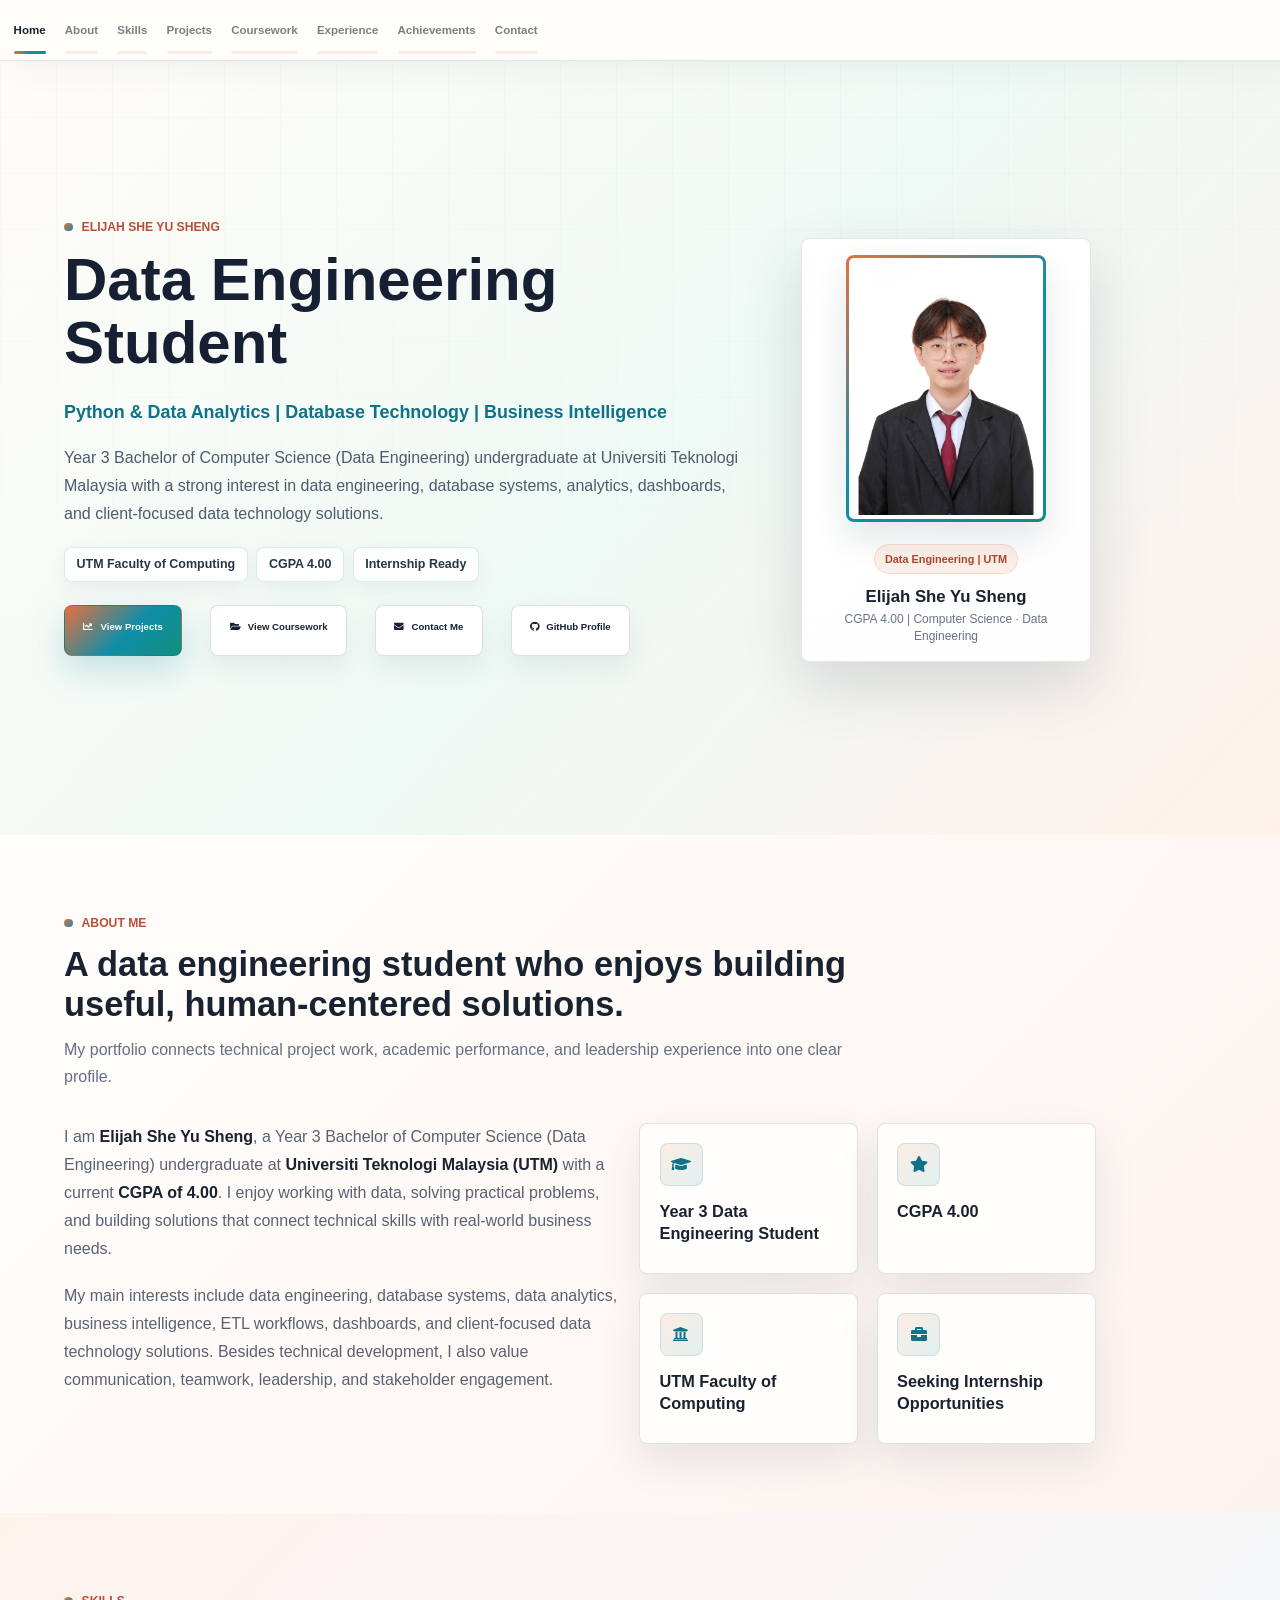
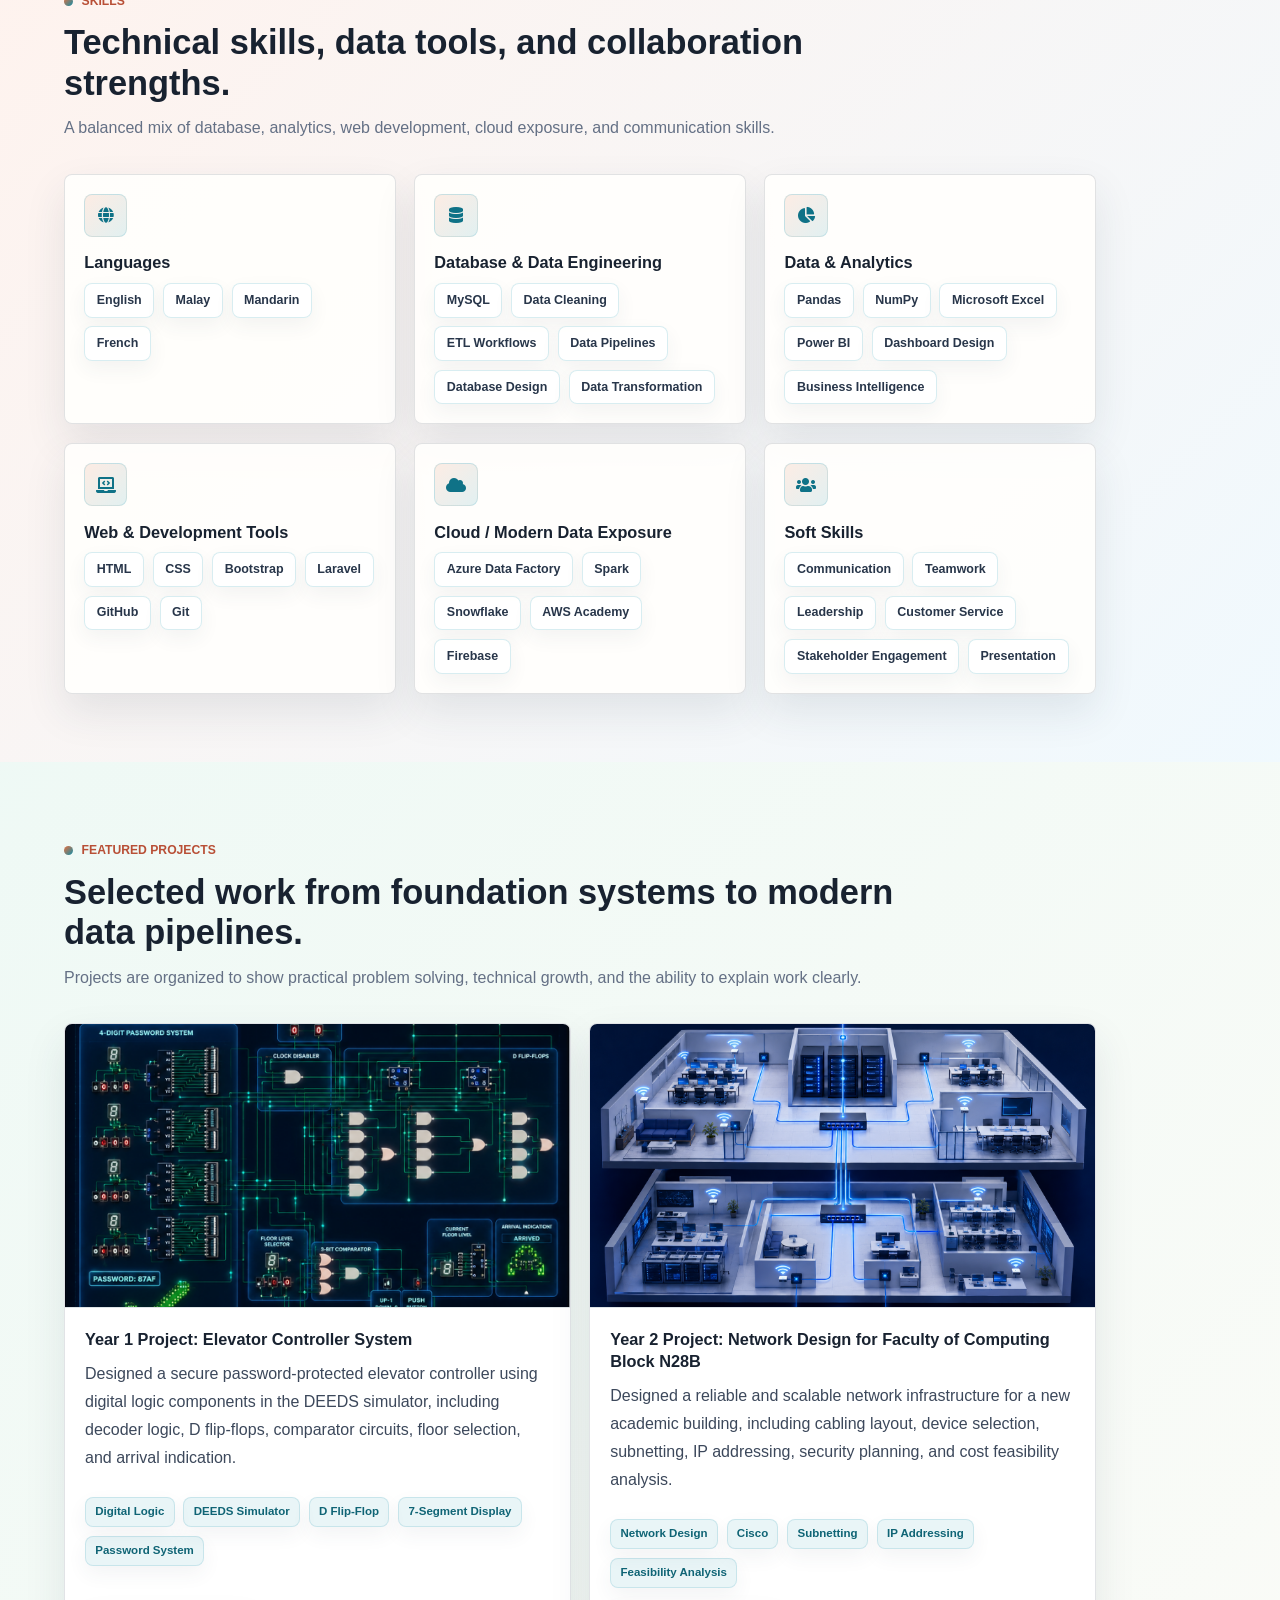
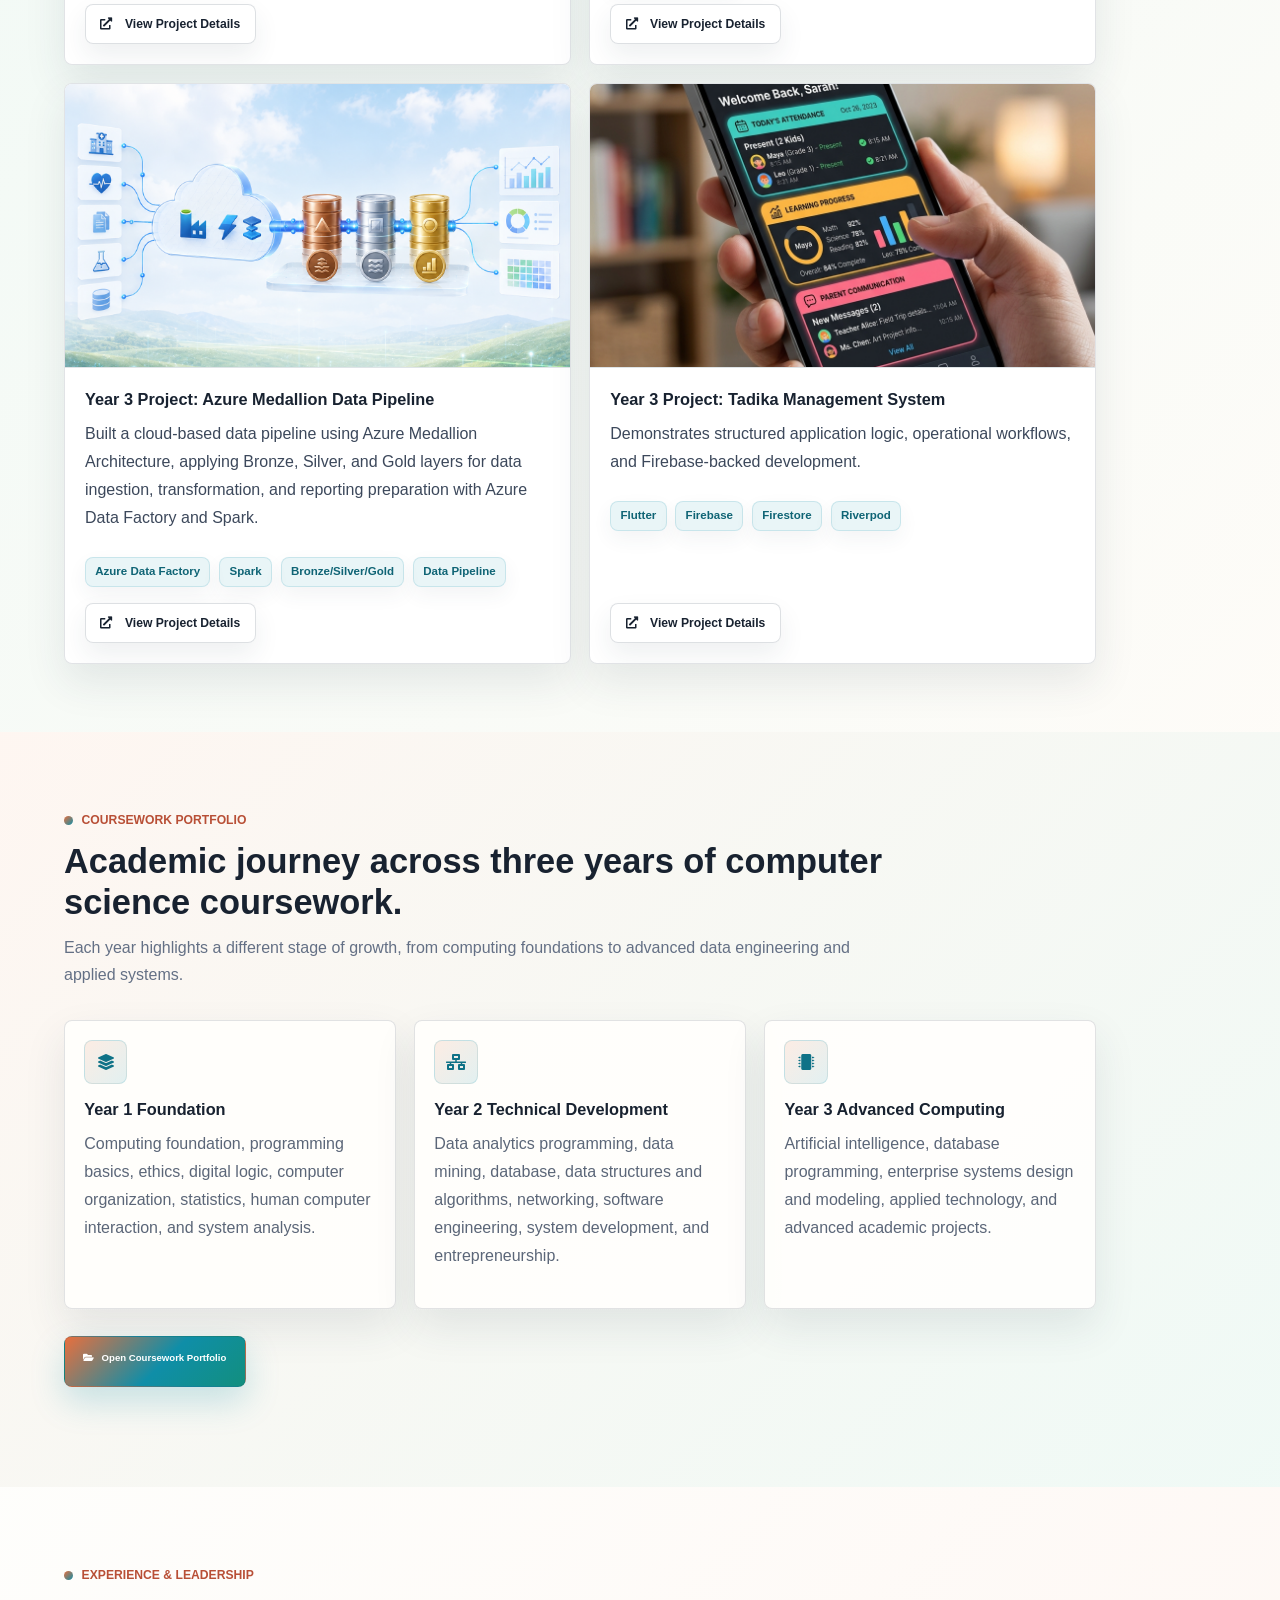
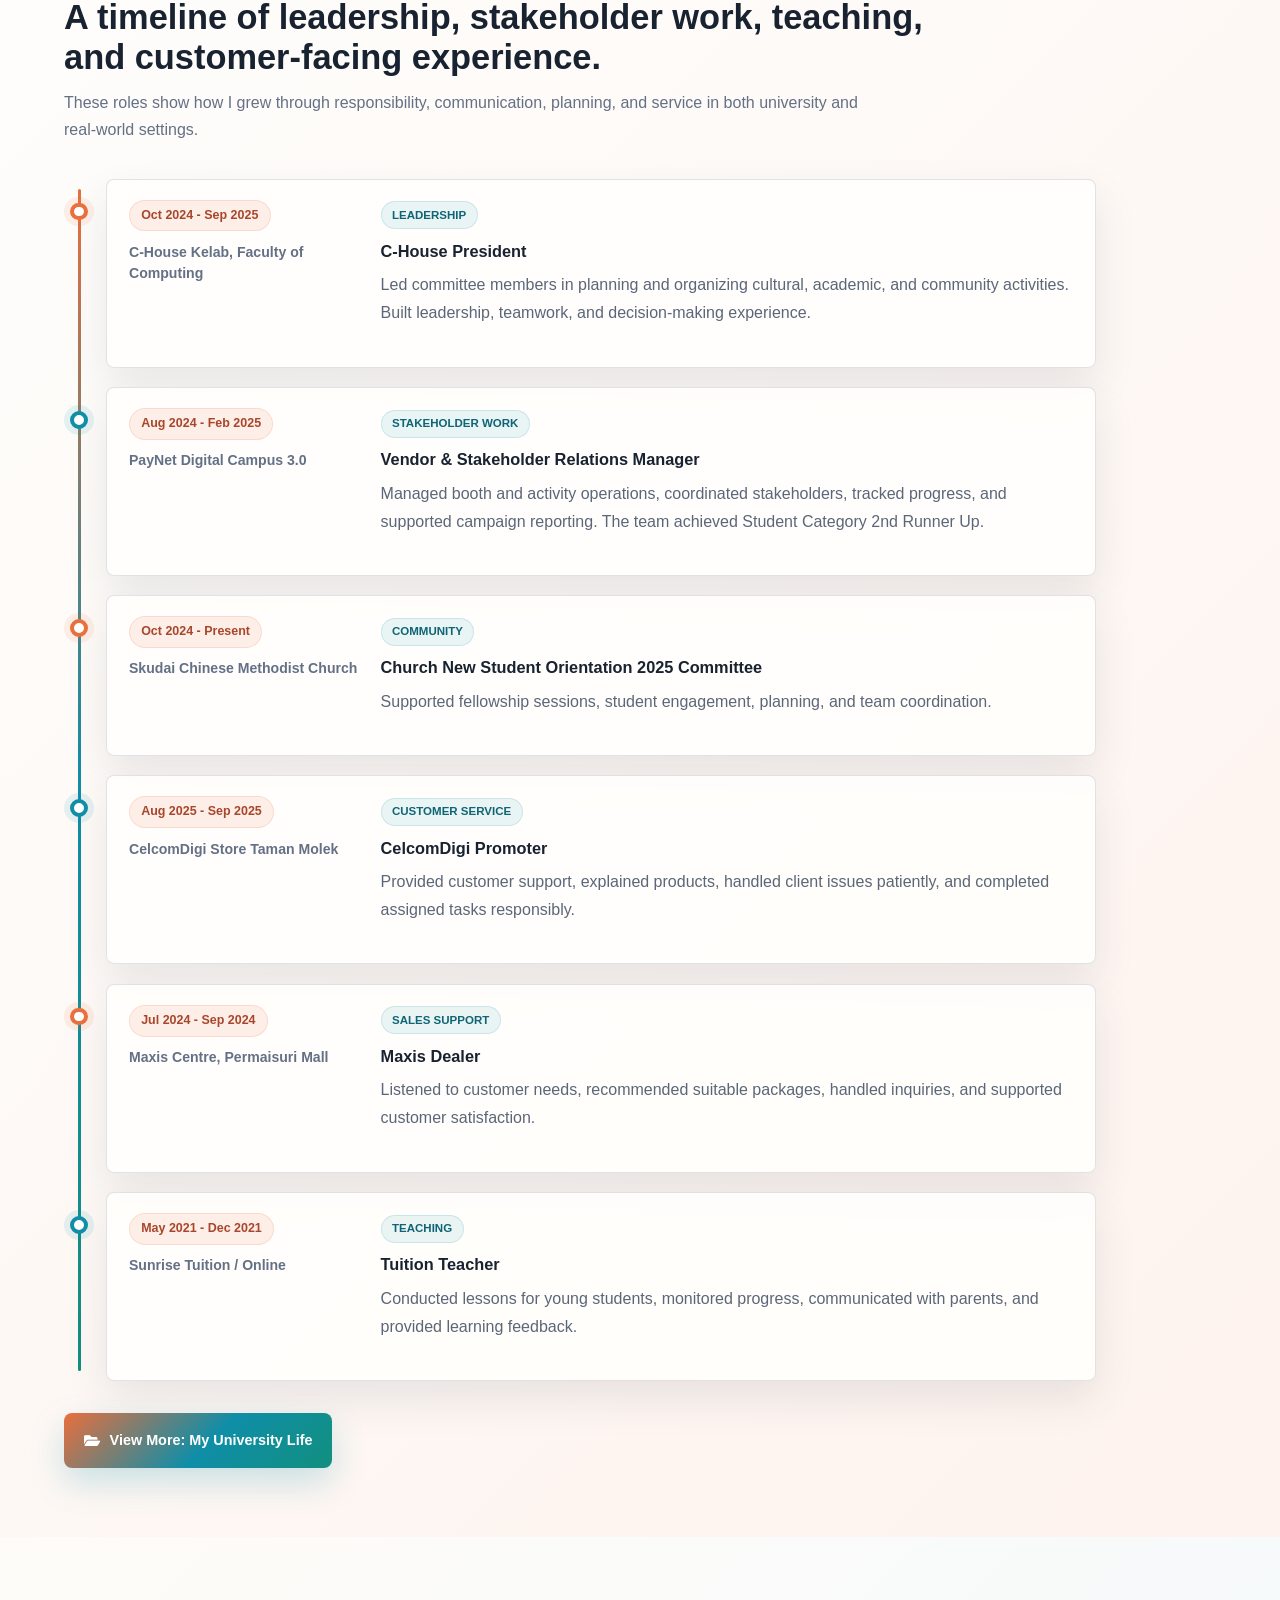
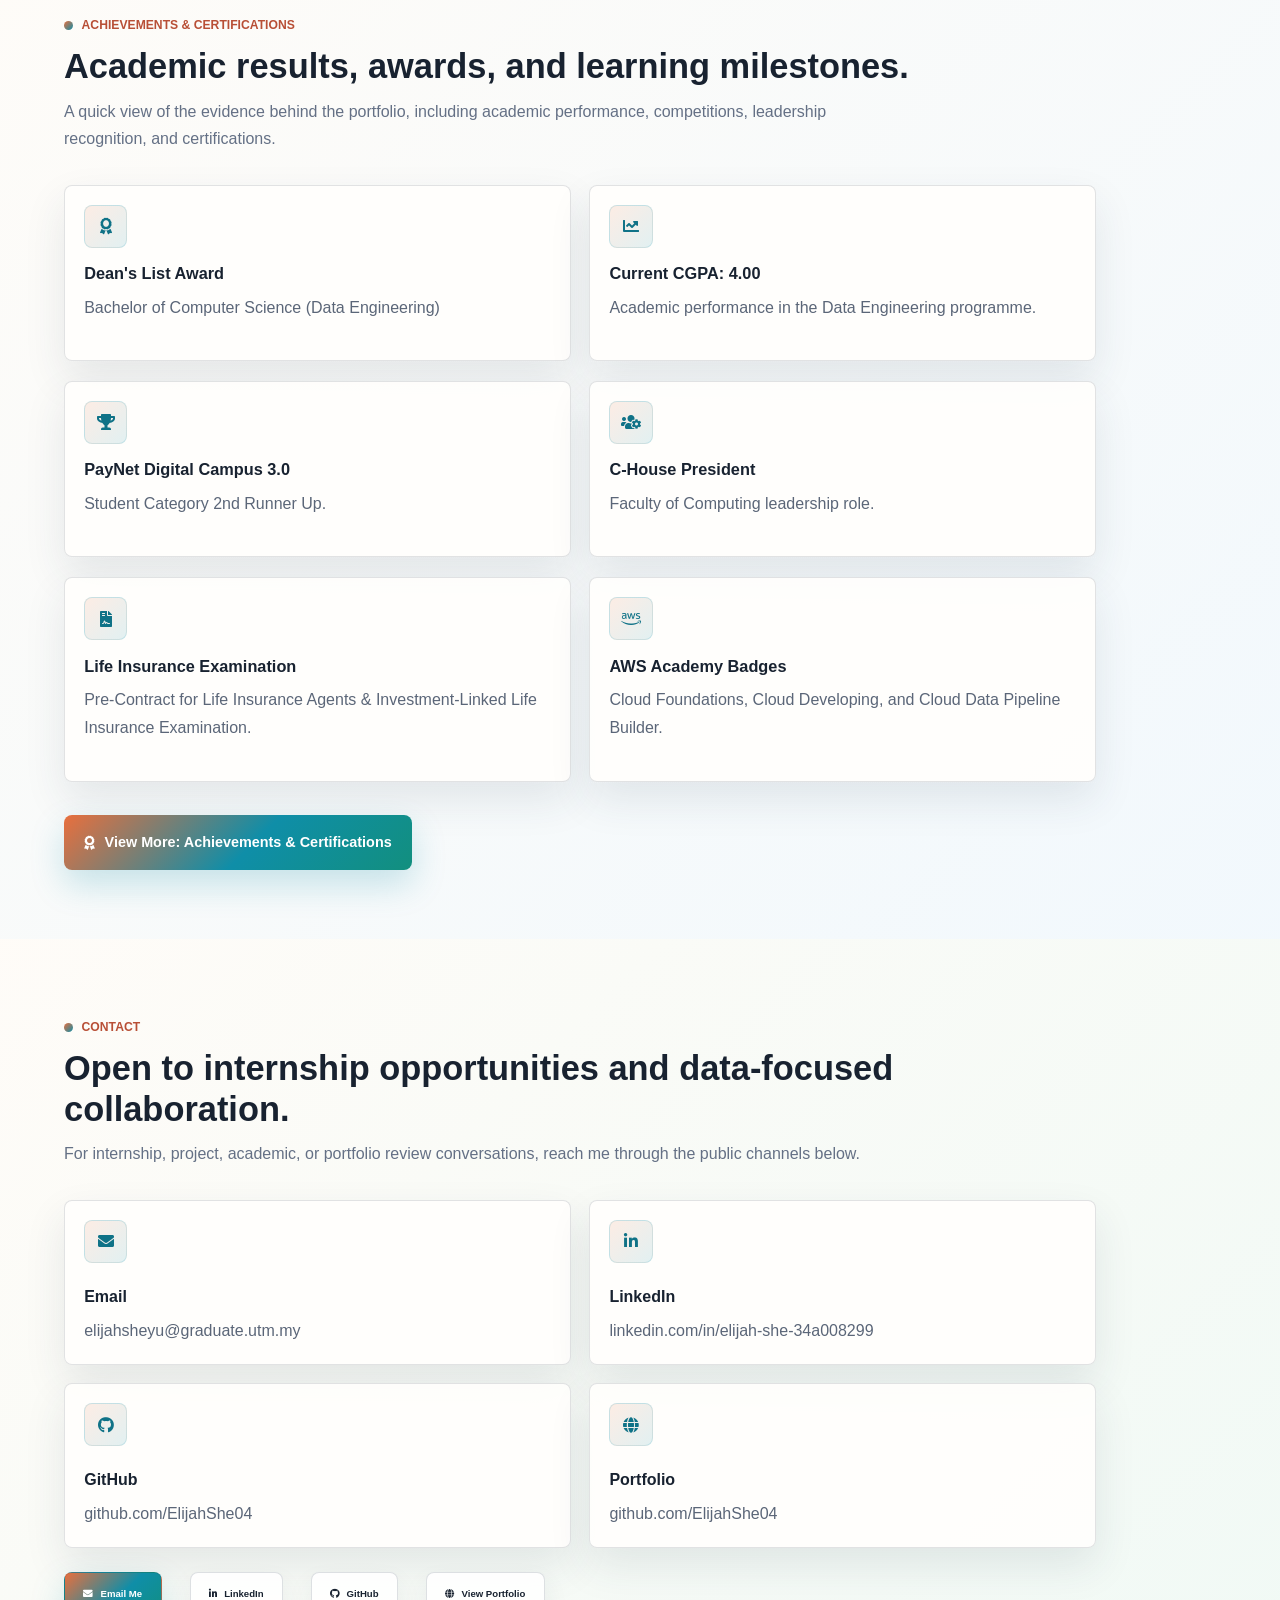
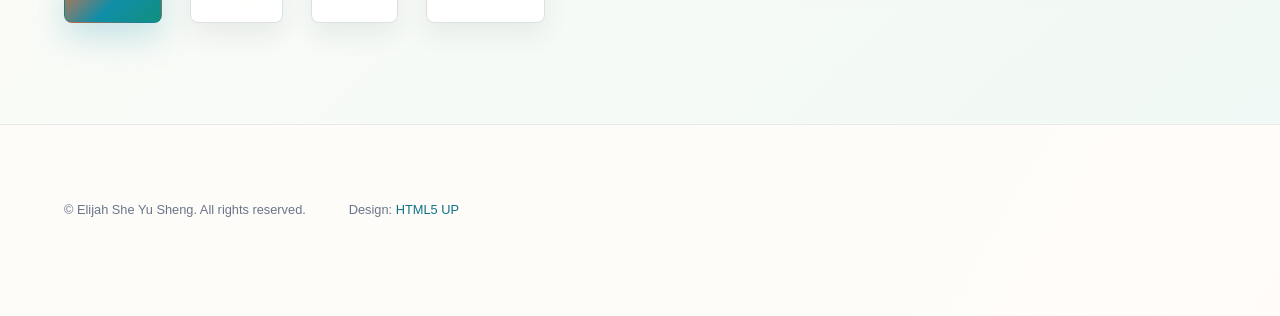
==== commit c011bf46: "Update index.html" ====
--- a/index.html
+++ b/index.html
@@ -286,7 +286,7 @@
 								<li>Data Pipeline</li>
 							</ul>
 
-							<a href="https://github.com/ELIJAHSHE04/Semester-Assignment-Portfolio/blob/main/year%202/SYSTEM%20DEVELOPMENT%20TECHNOLOGY%20(WBL)/TechMedico%20Presentation%20Slide.pdf"
+							<a href="https://github.com/ELIJAHSHE04/Semester-Assignment-Portfolio/blob/main/year%203/SPECIAL%20TOPIC%20IN%20DATA%20ENGINEERING/STDE%20PROJECT%20GROUP%204%20(SECP3843-01)(1).pdf"
 								class="button small icon solid fa-external-link-alt">
 								View Project Details
 							</a>
